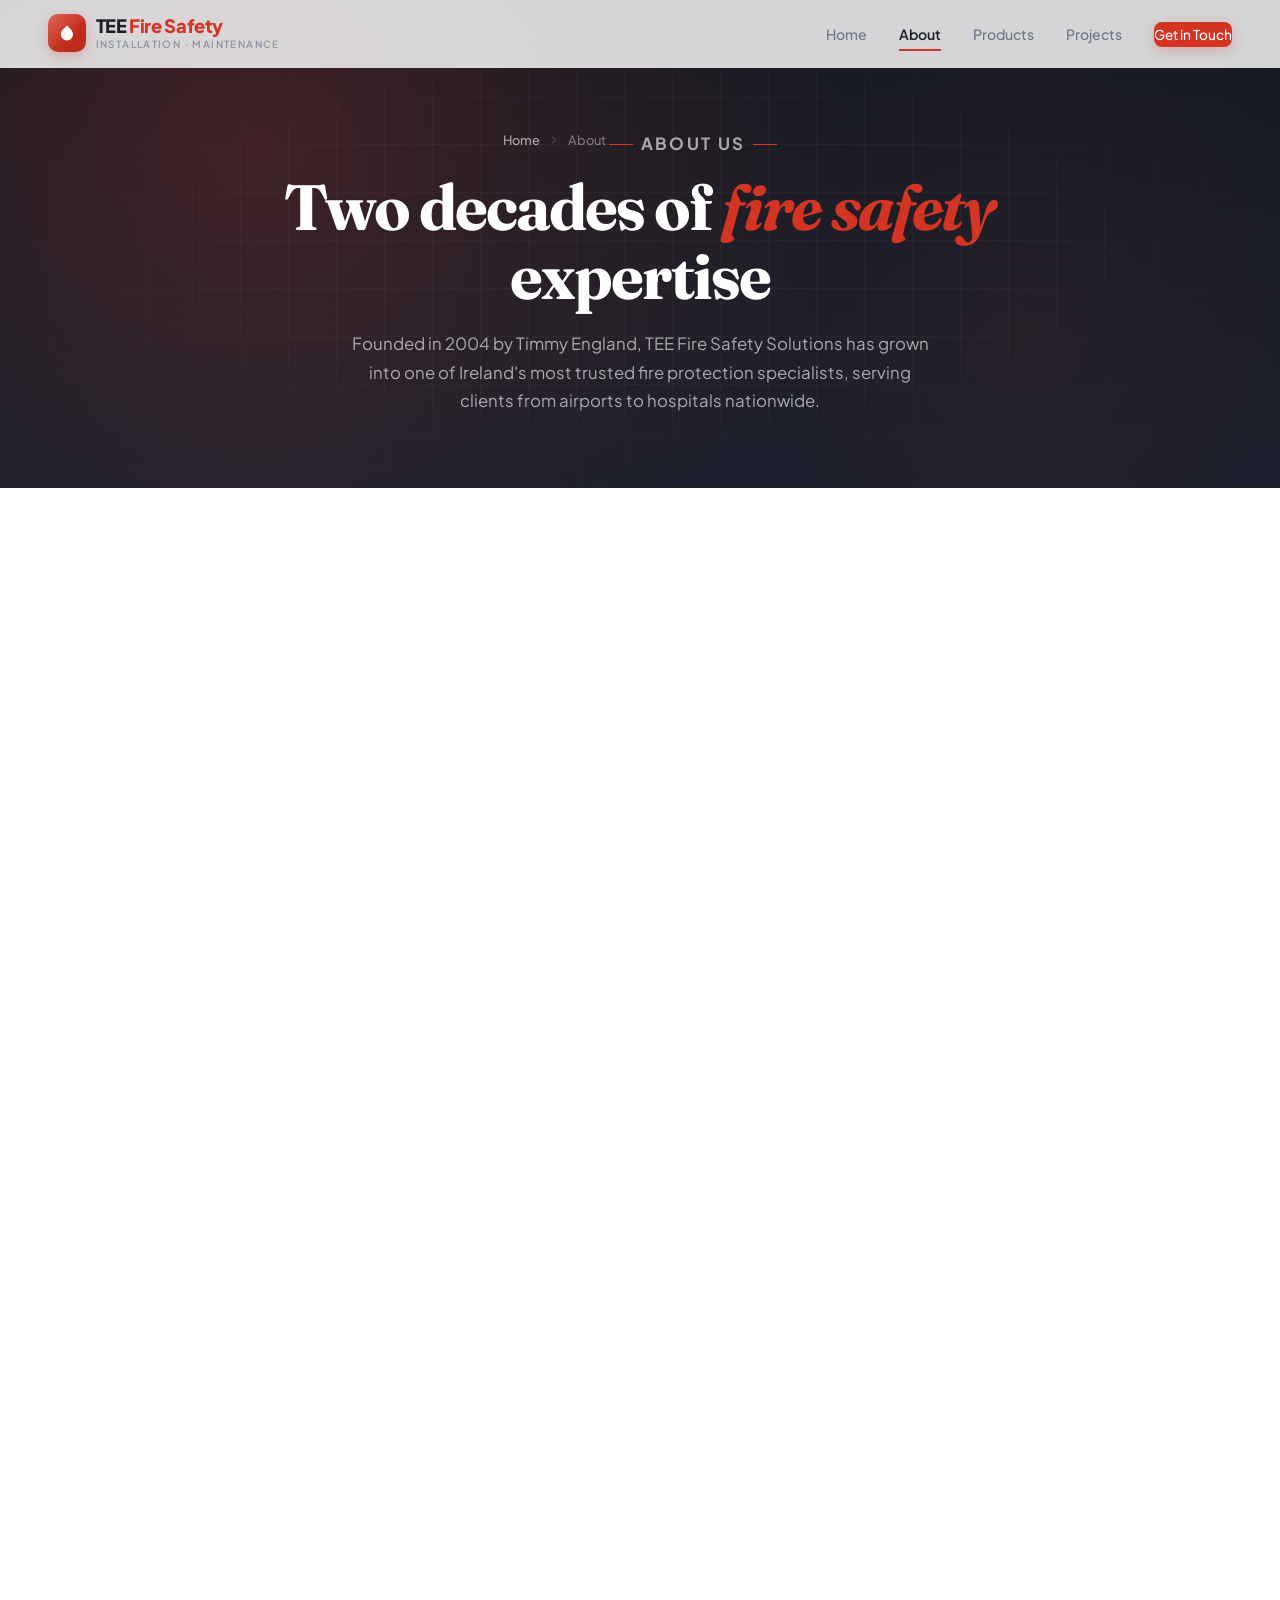
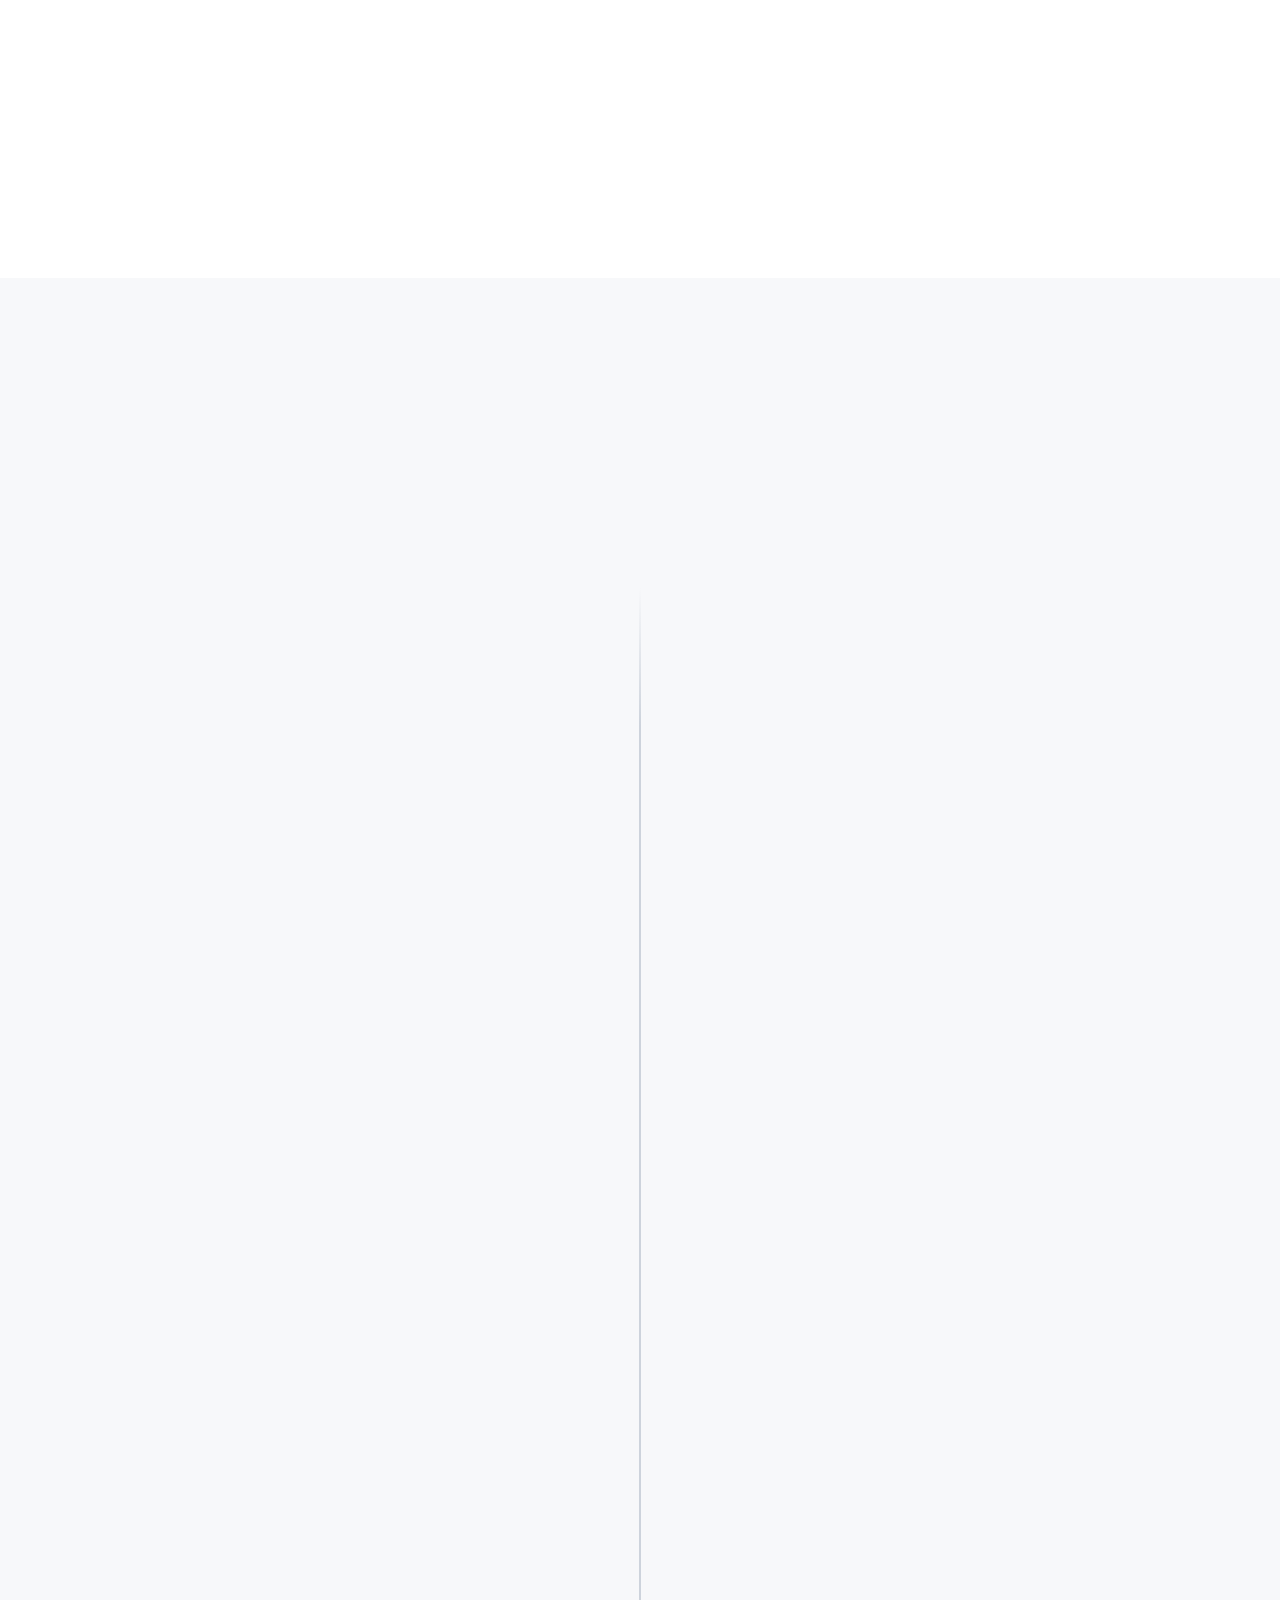
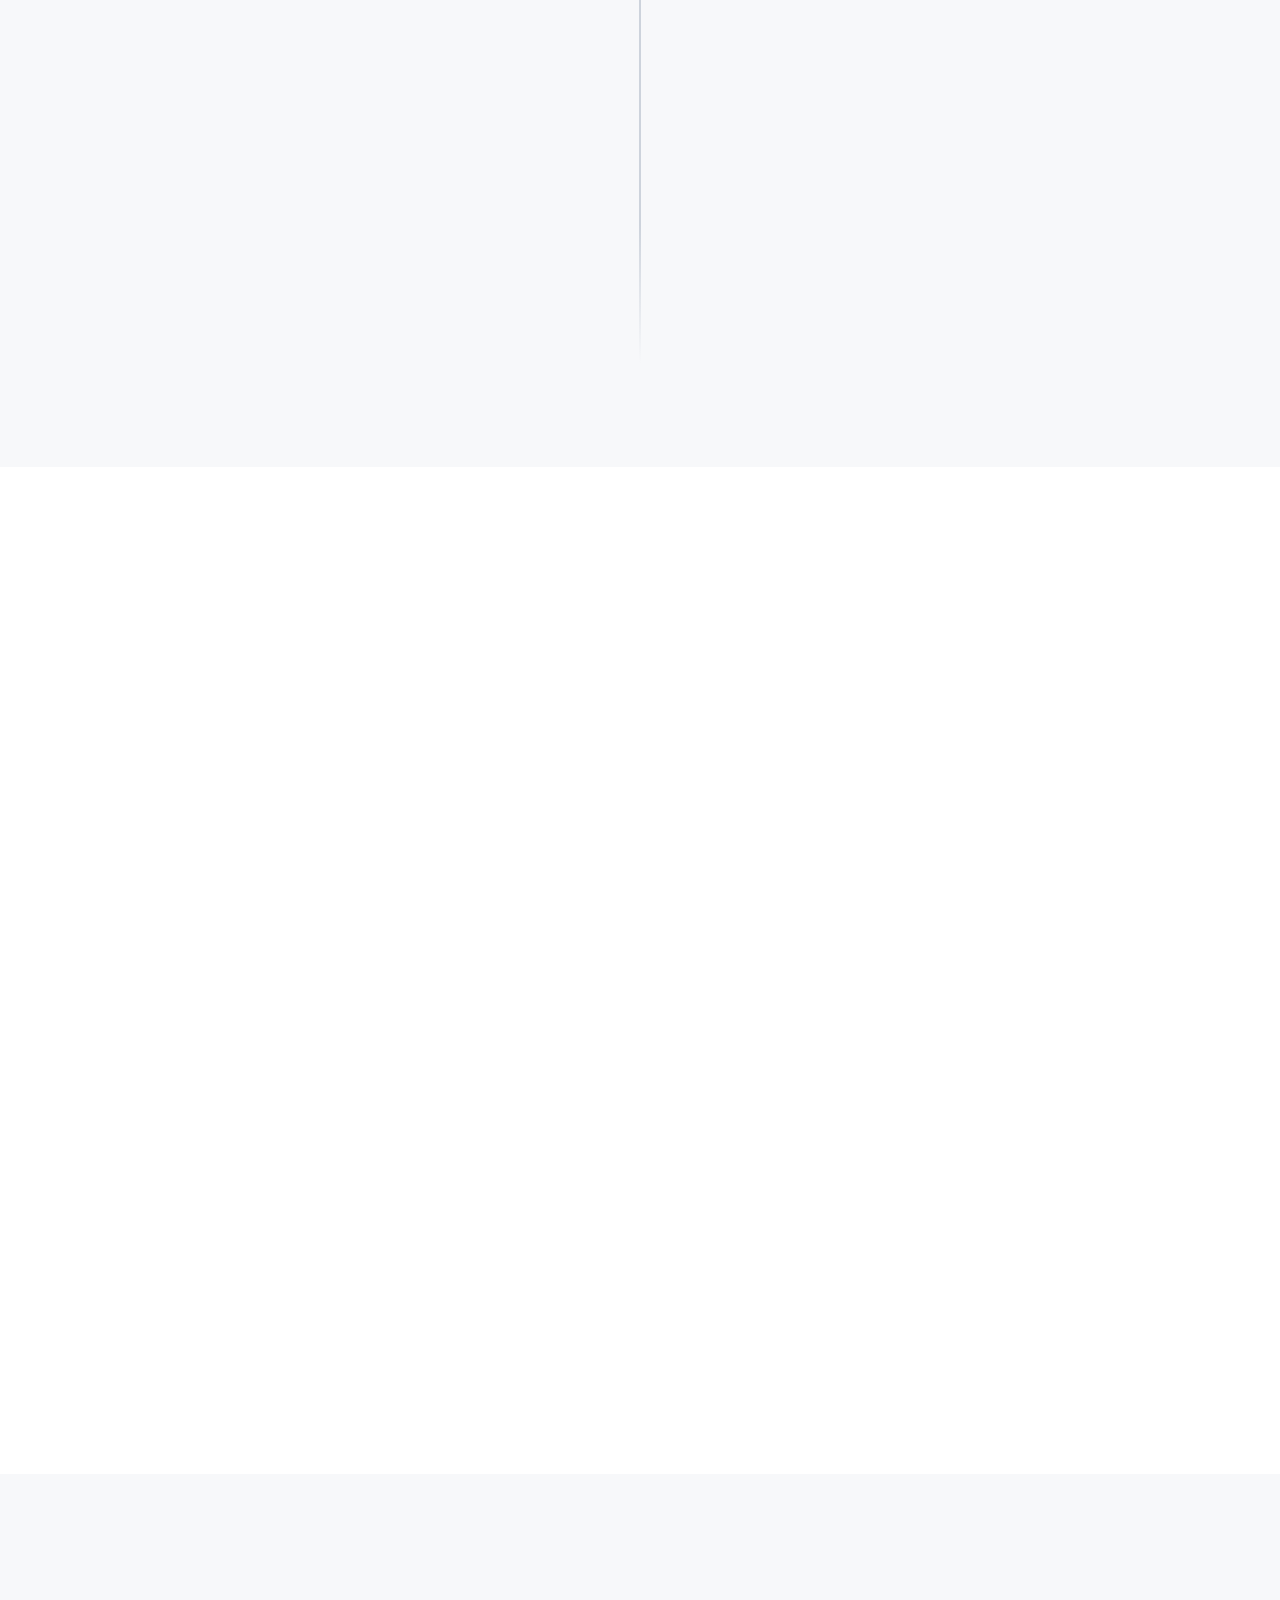
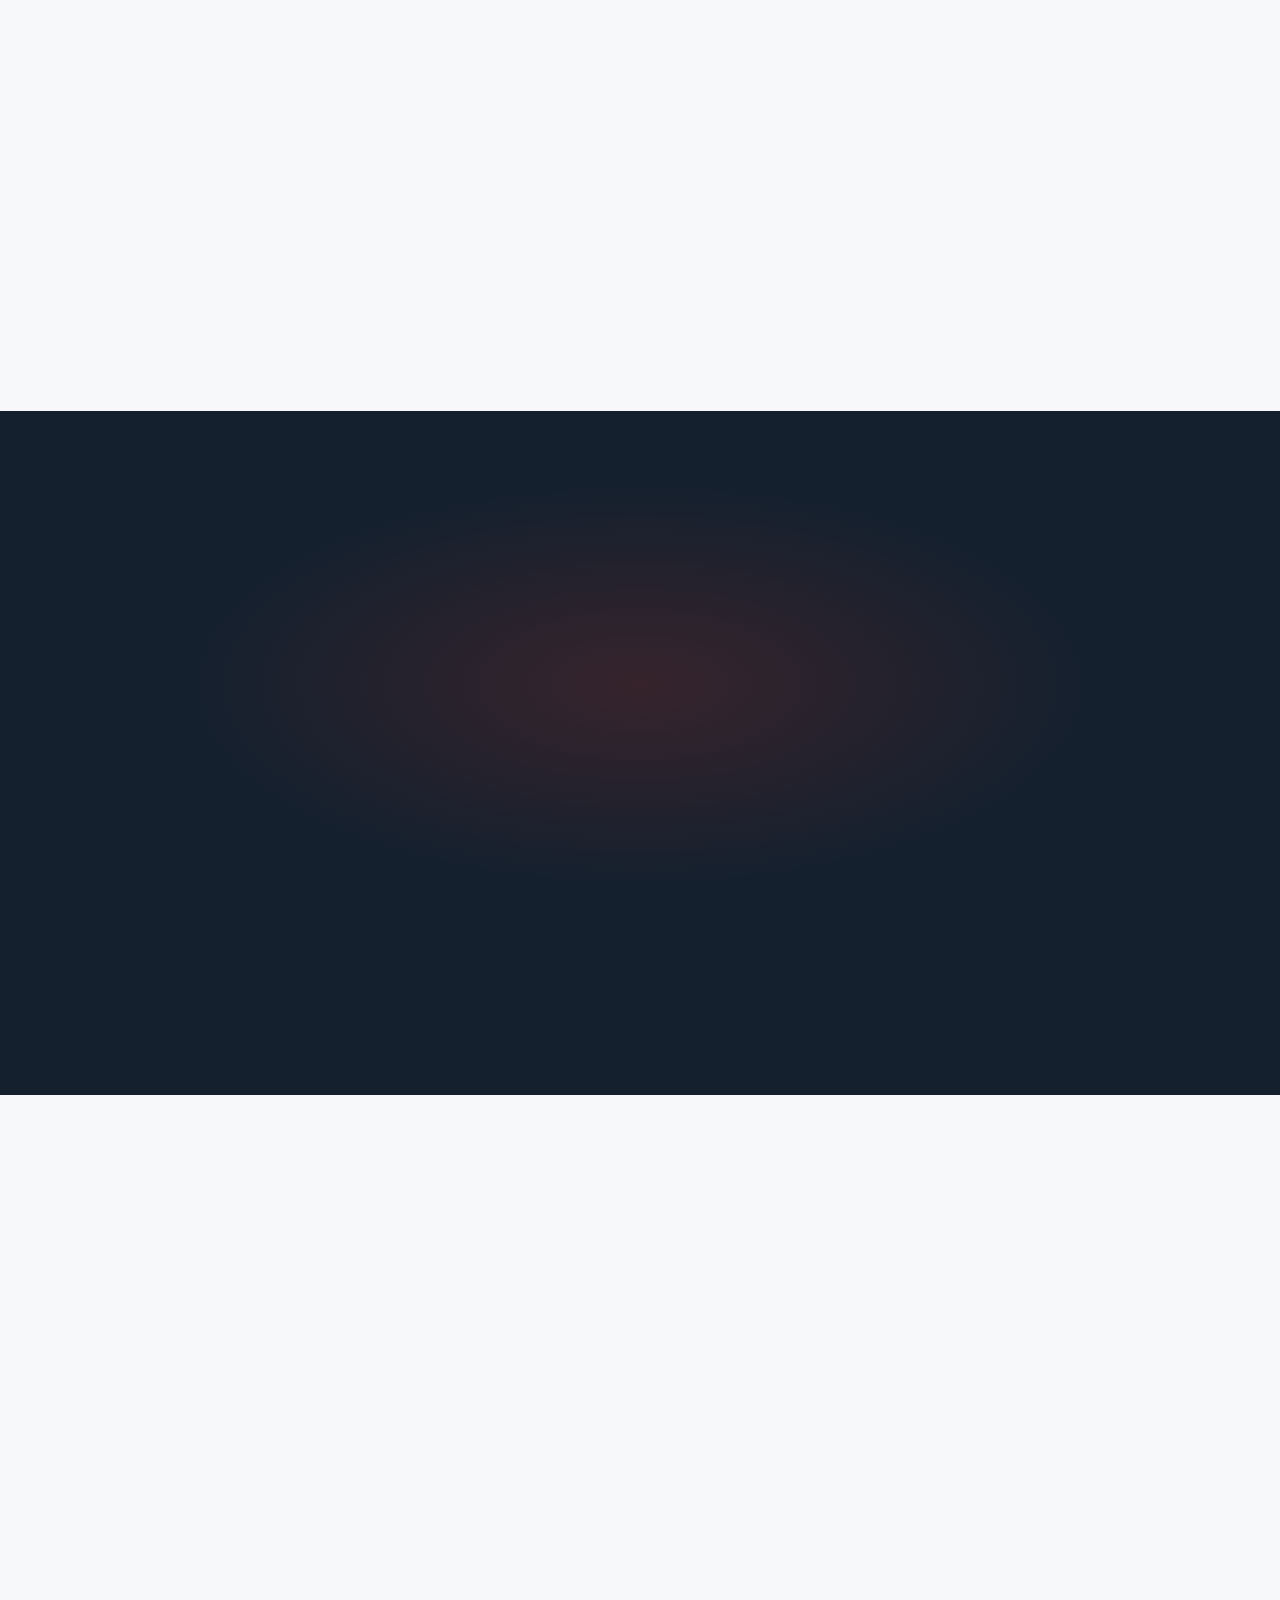
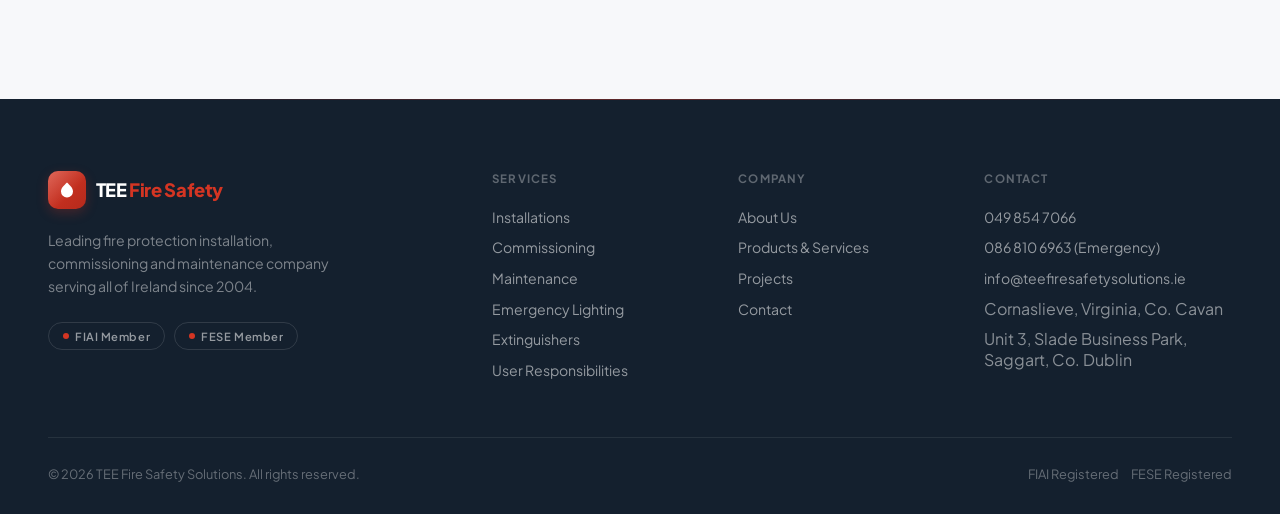
==== about.html @ 0a38d97e "Initial commit: TEE Fire Safety Solutions website rebuild" ====
<!DOCTYPE html>
<html lang="en">
<head>
<meta charset="UTF-8">
<meta name="viewport" content="width=device-width, initial-scale=1.0">
<title>About TEE Fire Safety Solutions | Two Decades of Fire Safety Expertise</title>
<meta name="description" content="Founded in 2004 by Timmy England, TEE Fire Safety Solutions has grown into one of Ireland's most trusted fire protection specialists. FIAI &amp; FESE registered with 10+ highly trained staff nationwide.">
<meta name="theme-color" content="#14202e">
<link rel="canonical" href="https://teefiresafetysolutions.ie/about.html">
<meta property="og:type" content="website">
<meta property="og:title" content="About TEE Fire Safety Solutions">
<meta property="og:description" content="Two decades of fire safety expertise. Founded 2004 by Timmy England. FIAI &amp; FESE registered.">
<meta property="og:url" content="https://teefiresafetysolutions.ie/about.html">
<meta property="og:image" content="https://teefiresafetysolutions.ie/images/hero-croke-park.jpg">
<link rel="preconnect" href="https://fonts.googleapis.com">
<link rel="preconnect" href="https://fonts.gstatic.com" crossorigin>
<link href="https://fonts.googleapis.com/css2?family=Plus+Jakarta+Sans:wght@300;400;500;600;700;800&family=Fraunces:ital,wght@0,700;1,700&display=swap" rel="stylesheet">
<link rel="stylesheet" href="styles.css">
<script type="application/ld+json">
{
  "@context": "https://schema.org",
  "@type": "AboutPage",
  "url": "https://teefiresafetysolutions.ie/about.html",
  "name": "About TEE Fire Safety Solutions",
  "about": {
    "@type": "Organization",
    "name": "TEE Fire Safety Solutions",
    "foundingDate": "2004",
    "founder": { "@type": "Person", "name": "Timmy England" },
    "description": "Ireland's trusted fire safety contractor delivering installation, commissioning and maintenance services nationwide.",
    "memberOf": [
      { "@type": "Organization", "name": "Fire Industry Association of Ireland" },
      { "@type": "Organization", "name": "Fire Engineering Systems Association" }
    ]
  }
}
</script>
</head>
<body>

<a href="#main" class="skip-link">Skip to main content</a>
<div class="scroll-progress" aria-hidden="true"></div>

<!-- NAV -->
<nav class="site-nav">
  <a href="index.html" class="logo" aria-label="TEE Fire Safety Solutions home">
    <div class="logo-icon"><svg width="18" height="18" viewBox="0 0 24 24" fill="none"><path d="M12 2C8 6 4 9 4 14a8 8 0 0016 0c0-5-4-8-8-12z" fill="white"/></svg></div>
    <span class="logo-text">TEE <span>Fire Safety</span><small>Installation &middot; Maintenance</small></span>
  </a>
  <ul class="nav-links">
    <li><a href="index.html">Home</a></li>
    <li><a href="about.html" class="active">About</a></li>
    <li><a href="products.html">Products</a></li>
    <li><a href="projects.html">Projects</a></li>
    <li><a href="contact.html" class="nav-cta">Get in Touch</a></li>
  </ul>
  <button class="nav-toggle" aria-label="Toggle menu" aria-expanded="false">
    <svg width="24" height="24" viewBox="0 0 24 24" fill="none" stroke="currentColor" stroke-width="2" stroke-linecap="round"><path d="M4 6h16M4 12h16M4 18h16"/></svg>
  </button>
</nav>

<main id="main">

<!-- PAGE HERO -->
<section class="page-hero">
  <div class="page-hero-content">
    <div class="breadcrumb">
      <a href="index.html">Home</a>
      <svg width="12" height="12" viewBox="0 0 16 16" fill="none"><path d="M6 4l4 4-4 4" stroke="currentColor" stroke-width="1.5" stroke-linecap="round" stroke-linejoin="round"/></svg>
      <span>About</span>
    </div>
    <p class="section-label centered">About Us</p>
    <h1>Two decades of <em>fire safety</em> expertise</h1>
    <p>Founded in 2004 by Timmy England, TEE Fire Safety Solutions has grown into one of Ireland's most trusted fire protection specialists, serving clients from airports to hospitals nationwide.</p>
  </div>
</section>

<!-- STORY -->
<section class="story">
  <div class="story-inner">
    <div class="story-left" data-reveal>
      <p class="section-label">Our Story</p>
      <h2 class="section-title">From electrical contractor to Ireland's trusted <em>fire safety</em> partner.</h2>
      <div class="story-stats">
        <div class="story-stat-solo">
          <h3>20<span>+</span></h3>
          <p>Years in Business</p>
        </div>
      </div>
    </div>

    <div class="story-body" data-reveal>
      <p class="story-chapter">The Company</p>
      <p><strong>TEE (Timmy England Electrical)</strong> was started in 2004 by Timmy England, primarily as an electrical contracting business. Our main frame of works concentrated on the installation of fire alarm systems for all the major fire alarm companies operating in Ireland at the time.</p>
      <p>Over the years that followed, TEE was involved in some of the largest system installations in the country, including at Kerry General Hospital, Naas General Hospital, Temple Street Hospital, Dublin Airport T1 and T2, and the ESB Money Point facility, which has the only fibre laser fire alarm and detection and deluge system in Europe. This system protects the movement of highly combustible coal from the ship to the stock yard, and subsequently from the stock yard to the interceptor.</p>

      <p class="story-chapter">The Expansion</p>
      <p>In late 2008, we made the decision to expand our efforts and set up TEE Fire Safety Solutions, with the aim of providing a one-stop shop for the client. This enables us to carry out the supply, installation, commissioning and maintenance not only of fire alarm systems, but also of associated systems such as emergency lighting, suppression systems, moisture detection and fire extinguishers.</p>
      <p>From our customers' perspective, this gives a very important comfort factor on any project, large or small. It means the client has one point of contact and all aspects are channelled through that contact.</p>

      <p class="story-chapter">Today</p>
      <p>TEE Fire Safety Solutions has become a leading fire protection installation, commissioning and maintenance company in Ireland. We have continued to grow and develop to meet the needs of our clients, and our reputation for professionalism and quality service is unrivalled in the fire safety and fire protection industry.</p>
      <p>This has ensured that TEE Fire Safety Solutions are the fire protection and safety installation contractor of choice. <strong>Our aim is to provide a top quality service to each customer with a competitive price, and in compliance with the required Fire Industry Regulations.</strong></p>
      <p>We are proud members of both the <strong>F.I.A.I.</strong> (Fire Industry Association of Ireland) and <strong>F.E.S.E.</strong> (Fire Engineering Systems Association).</p>
    </div>
  </div>
</section>

<!-- TIMELINE -->
<section class="timeline-section">
  <div class="timeline-inner">
    <div class="timeline-header" data-reveal>
      <p class="section-label">Our Journey</p>
      <h2 class="section-title">Two decades, <em>one mission</em></h2>
      <p class="section-desc">The milestones that shaped TEE into the fire safety partner Ireland trusts today.</p>
    </div>

    <div class="timeline" data-stagger>
      <div class="tl-item">
        <p class="tl-year">2004</p>
        <p class="tl-title">TEE is founded</p>
        <p class="tl-desc">Timmy England starts Timmy England Electrical, focusing on fire alarm installations for major fire alarm companies in Ireland.</p>
      </div>
      <div class="tl-item">
        <p class="tl-year">2006</p>
        <p class="tl-title">Major hospital installations</p>
        <p class="tl-desc">Delivery of fire alarm systems at Kerry General, Naas General, and Temple Street hospitals establishes TEE's reputation in critical environments.</p>
      </div>
      <div class="tl-item">
        <p class="tl-year">2007</p>
        <p class="tl-title">Dublin Airport Terminal projects</p>
        <p class="tl-desc">Involvement in fire alarm installations across Dublin Airport T1 and T2, cementing capability on live-environment projects.</p>
      </div>
      <div class="tl-item">
        <p class="tl-year">2008</p>
        <p class="tl-title">TEE Fire Safety Solutions launched</p>
        <p class="tl-desc">Expansion into a one-stop shop: supply, installation, commissioning and maintenance across fire alarms, emergency lighting, suppression, and extinguishers.</p>
      </div>
      <div class="tl-item">
        <p class="tl-year">2010</p>
        <p class="tl-title">ESB Money Point</p>
        <p class="tl-desc">Installation of the only fibre laser fire alarm detection and deluge system in Europe, protecting the movement of combustible coal at the facility.</p>
      </div>
      <div class="tl-item">
        <p class="tl-year">2015+</p>
        <p class="tl-title">National coverage</p>
        <p class="tl-desc">Field engineers placed across Killarney, Limerick, Clare, the Midlands and the Cavan region. Dublin office opened in Saggart.</p>
      </div>
      <div class="tl-item">
        <p class="tl-year">Today</p>
        <p class="tl-title">Ireland's trusted fire safety partner</p>
        <p class="tl-desc">FIAI and FESE members, with clients ranging from Croke Park to Lufthansa Technik, all backed by a team of 10+ highly trained staff.</p>
      </div>
    </div>
  </div>
</section>

<!-- VALUES -->
<section class="values">
  <div class="values-header" data-reveal>
    <p class="section-label">Training &amp; Standards</p>
    <h2 class="section-title">Every job done right, and <em>certified</em></h2>
    <p class="section-desc">Our reputation rests on one thing: doing the job properly. Here is what that looks like in practice.</p>
  </div>

  <div class="values-grid" data-stagger>
    <div class="value-card">
      <div class="value-icon">
        <svg width="20" height="20" viewBox="0 0 24 24" fill="none"><path d="M12 2L3 7v6c0 5.5 3.8 10.7 9 12 5.2-1.3 9-6.5 9-12V7l-9-5z" stroke="currentColor" stroke-width="1.5"/><path d="M9 12l2 2 4-4" stroke="currentColor" stroke-width="1.5" stroke-linecap="round" stroke-linejoin="round"/></svg>
      </div>
      <h3>Fully certified staff</h3>
      <p>All TEE staff members are highly trained and certified to the relevant fire industry standards. Ongoing development is part of the culture.</p>
    </div>
    <div class="value-card">
      <div class="value-icon">
        <svg width="20" height="20" viewBox="0 0 24 24" fill="none"><path d="M20 7L9 18l-5-5" stroke="currentColor" stroke-width="1.5" stroke-linecap="round" stroke-linejoin="round"/></svg>
      </div>
      <h3>IS 3218 &amp; FESA certified</h3>
      <p>We install and maintain to Irish fire alarm and emergency lighting standards, with full documentation supplied on every project.</p>
    </div>
    <div class="value-card">
      <div class="value-icon">
        <svg width="20" height="20" viewBox="0 0 24 24" fill="none"><path d="M3 7h18M3 12h18M3 17h18" stroke="currentColor" stroke-width="1.5" stroke-linecap="round"/></svg>
      </div>
      <h3>Supplier-trained</h3>
      <p>Product training direct from all of our major suppliers, so we work fluently across the systems we specify and install.</p>
    </div>
    <div class="value-card">
      <div class="value-icon">
        <svg width="20" height="20" viewBox="0 0 24 24" fill="none"><path d="M12 2v4M12 18v4M2 12h4M18 12h4M4.9 4.9l2.8 2.8M16.3 16.3l2.8 2.8M4.9 19.1l2.8-2.8M16.3 7.7l2.8-2.8" stroke="currentColor" stroke-width="1.5" stroke-linecap="round"/></svg>
      </div>
      <h3>MEWP &amp; ladder trained</h3>
      <p>Certified to work at heights. Whatever the access challenge, our team is trained to handle it safely and properly.</p>
    </div>
    <div class="value-card">
      <div class="value-icon">
        <svg width="20" height="20" viewBox="0 0 24 24" fill="none"><circle cx="12" cy="12" r="9" stroke="currentColor" stroke-width="1.5"/><path d="M12 7v5l3 2" stroke="currentColor" stroke-width="1.5" stroke-linecap="round"/></svg>
      </div>
      <h3>24 hour response</h3>
      <p>Scheduled preventative maintenance calls plus reactive 24/7 call-out service with guaranteed response times on contract.</p>
    </div>
    <div class="value-card">
      <div class="value-icon">
        <svg width="20" height="20" viewBox="0 0 24 24" fill="none"><path d="M7 12l3 3 7-7" stroke="currentColor" stroke-width="1.5" stroke-linecap="round" stroke-linejoin="round"/><circle cx="12" cy="12" r="9" stroke="currentColor" stroke-width="1.5"/></svg>
      </div>
      <h3>Compliance guaranteed</h3>
      <p>Every system delivered in compliance with the required Fire Industry Regulations. Full certification supplied as standard.</p>
    </div>
  </div>
</section>

<!-- TEAM -->
<section class="team">
  <div class="team-inner">
    <div class="team-header" data-reveal>
      <p class="section-label">Our Team</p>
      <h2 class="section-title">Staff and staff locations</h2>
      <p class="section-desc">A team of 10 covering Ireland, with engineers strategically placed to respond fast wherever you are.</p>
    </div>

    <div class="team-grid" data-stagger>
      <div class="team-cell">
        <h3>1</h3>
        <p>Killarney</p>
      </div>
      <div class="team-cell">
        <h3>2</h3>
        <p>Limerick / Clare</p>
      </div>
      <div class="team-cell">
        <h3>4</h3>
        <p>Midlands</p>
      </div>
      <div class="team-cell">
        <h3>2</h3>
        <p>Cavan Region</p>
      </div>
      <div class="team-cell">
        <h3>1</h3>
        <p>Office Based</p>
      </div>
    </div>
  </div>
</section>

<!-- TESTIMONIAL HERO -->
<section class="testimonial-hero">
  <div class="th-inner" data-reveal>
    <div class="th-header">
      <p class="section-label">What Customers Say</p>
      <h2 class="section-title">Trusted by Ireland's most demanding clients</h2>
    </div>

    <div class="th-quote">"</div>
    <p class="th-text">Timmy England Electrical have carried out various electrical works at Lufthansa Technik Airmotive Ireland over the last approx. 8 years. I have found them very professional to deal with and very obliging. On many occasions Timmy would arrange his staff at very short notice to come to site to fix a problem. I would have no hesitation in recommending TEE as a competent, hardworking and reliable service provider.</p>

    <div class="th-author">
      <div class="th-avatar">SM</div>
      <div class="th-author-text">
        <strong>Stephen Mc Fadden</strong>
        <small>Facilities Manager, Lufthansa Technik Airmotive Ireland</small>
      </div>
    </div>
  </div>
</section>

<!-- CTA -->
<section class="cta-section alt">
  <div class="cta-inner">
    <div class="cta-banner" data-reveal>
      <p class="section-label">Get in Touch</p>
      <h2 class="section-title">Ready to work with us?</h2>
      <p class="section-desc">Whether you need a new system, a maintenance contract, or a second opinion, we are here to help.</p>
      <div class="cta-banner-actions">
        <a href="contact.html" class="btn-primary">
          Contact our team
          <svg width="16" height="16" viewBox="0 0 16 16" fill="none"><path d="M3 8h10M9 4l4 4-4 4" stroke="currentColor" stroke-width="1.5" stroke-linecap="round" stroke-linejoin="round"/></svg>
        </a>
        <a href="tel:0498547066" class="btn-ghost">049 854 7066</a>
      </div>
    </div>
  </div>
</section>

</main>

<!-- FOOTER -->
<footer>
  <div class="footer-inner">
    <div class="footer-brand">
      <a href="index.html" class="logo">
        <div class="logo-icon"><svg width="18" height="18" viewBox="0 0 24 24" fill="none"><path d="M12 2C8 6 4 9 4 14a8 8 0 0016 0c0-5-4-8-8-12z" fill="white"/></svg></div>
        <span class="logo-text">TEE <span>Fire Safety</span></span>
      </a>
      <p>Leading fire protection installation, commissioning and maintenance company serving all of Ireland since 2004.</p>
      <div class="footer-badges">
        <span class="footer-badge">FIAI Member</span>
        <span class="footer-badge">FESE Member</span>
      </div>
    </div>
    <div class="footer-col">
      <h4>Services</h4>
      <ul>
        <li><a href="products.html#installations">Installations</a></li>
        <li><a href="products.html#commissioning">Commissioning</a></li>
        <li><a href="products.html#maintenance">Maintenance</a></li>
        <li><a href="products.html#emergency-lighting">Emergency Lighting</a></li>
        <li><a href="products.html#extinguishers">Extinguishers</a></li>
        <li><a href="products.html#responsibilities">User Responsibilities</a></li>
      </ul>
    </div>
    <div class="footer-col">
      <h4>Company</h4>
      <ul>
        <li><a href="about.html">About Us</a></li>
        <li><a href="products.html">Products &amp; Services</a></li>
        <li><a href="projects.html">Projects</a></li>
        <li><a href="contact.html">Contact</a></li>
      </ul>
    </div>
    <div class="footer-col">
      <h4>Contact</h4>
      <ul>
        <li><a href="tel:0498547066">049 854 7066</a></li>
        <li><a href="tel:0868106963">086 810 6963 (Emergency)</a></li>
        <li><a href="mailto:info@teefiresafetysolutions.ie">info@teefiresafetysolutions.ie</a></li>
        <li>Cornaslieve, Virginia, Co. Cavan</li>
        <li>Unit 3, Slade Business Park, Saggart, Co. Dublin</li>
      </ul>
    </div>
  </div>
  <div class="footer-bottom">
    <span>&copy; <span data-year>2026</span> TEE Fire Safety Solutions. All rights reserved.</span>
    <div class="memberships">
      <span>FIAI Registered</span>
      <span>FESE Registered</span>
    </div>
  </div>
</footer>

<script src="main.js" defer></script>
</body>
</html>
---- styles.css ----
/* =========================================================
   TEE Fire Safety Solutions - Shared Stylesheet
   v2 - 2026
   ========================================================= */

*, *::before, *::after { margin: 0; padding: 0; box-sizing: border-box; }

:root {
  --white: #ffffff;
  --off-white: #f7f8fa;
  --gray-50: #f0f2f5;
  --gray-100: #e4e7ec;
  --gray-200: #cdd3dc;
  --gray-400: #8a95a5;
  --gray-500: #6b7788;
  --gray-700: #3d4856;
  --gray-900: #1a1f28;
  --fire: #d43523;
  --fire-light: #e8493a;
  --fire-dark: #b52a1c;
  --fire-glow: rgba(212, 53, 35, 0.08);
  --fire-glow-strong: rgba(212, 53, 35, 0.14);
  --navy: #14202e;
  --navy-deep: #0f1822;
  --font-body: 'Plus Jakarta Sans', sans-serif;
  --font-display: 'Fraunces', serif;
  --shadow-sm: 0 2px 8px rgba(15, 24, 34, 0.04);
  --shadow-md: 0 8px 28px rgba(15, 24, 34, 0.07);
  --shadow-lg: 0 20px 50px rgba(15, 24, 34, 0.10);
  --radius-sm: 8px;
  --radius-md: 12px;
  --radius-lg: 16px;
  --radius-xl: 20px;
}

html { scroll-behavior: smooth; }

body {
  font-family: var(--font-body);
  background: var(--white);
  color: var(--gray-700);
  overflow-x: hidden;
  -webkit-font-smoothing: antialiased;
  text-rendering: optimizeLegibility;
}

a { color: inherit; text-decoration: none; }
img { display: block; max-width: 100%; }

::selection { background: rgba(212, 53, 35, 0.22); color: var(--gray-900); }

/* Skip link for a11y */
.skip-link {
  position: absolute; top: -60px; left: 1rem; z-index: 200;
  background: var(--fire); color: var(--white);
  padding: 0.75rem 1.25rem; border-radius: 8px;
  font-size: 0.85rem; font-weight: 600;
  transition: top 0.2s;
}
.skip-link:focus { top: 1rem; }

/* =========================================================
   SCROLL PROGRESS BAR
   ========================================================= */
.scroll-progress {
  position: fixed; top: 0; left: 0;
  height: 2px; width: 0%;
  background: linear-gradient(90deg, var(--fire), var(--fire-light));
  z-index: 101;
  transition: width 0.08s linear;
}

/* =========================================================
   NAV
   ========================================================= */
nav.site-nav {
  position: fixed;
  top: 0; left: 0; right: 0;
  z-index: 100;
  padding: 0.9rem 3rem;
  display: flex;
  align-items: center;
  justify-content: space-between;
  backdrop-filter: blur(20px);
  -webkit-backdrop-filter: blur(20px);
  background: rgba(255, 255, 255, 0.82);
  border-bottom: 1px solid transparent;
  transition: padding 0.25s ease, background 0.25s ease, border-color 0.25s ease, box-shadow 0.25s ease;
}
nav.site-nav.scrolled {
  padding: 0.6rem 3rem;
  background: rgba(255, 255, 255, 0.94);
  border-bottom-color: var(--gray-100);
  box-shadow: 0 4px 20px rgba(15, 24, 34, 0.04);
}

.logo { display: flex; align-items: center; gap: 0.6rem; }
.logo-icon {
  width: 38px; height: 38px;
  background: linear-gradient(135deg, var(--fire) 0%, var(--fire-dark) 100%);
  border-radius: 10px;
  display: flex; align-items: center; justify-content: center;
  box-shadow: 0 4px 12px rgba(212, 53, 35, 0.25);
  position: relative;
  overflow: hidden;
}
.logo-icon::after {
  content: ''; position: absolute; inset: 0;
  background: linear-gradient(135deg, rgba(255,255,255,0.25) 0%, transparent 60%);
}
.logo-text {
  font-weight: 800; font-size: 1.15rem; color: var(--gray-900);
  letter-spacing: -0.02em; line-height: 1;
}
.logo-text span { color: var(--fire); }
.logo-text small {
  display: block; font-size: 0.62rem; font-weight: 600;
  color: var(--gray-400); text-transform: uppercase;
  letter-spacing: 0.14em; margin-top: 0.25rem;
}

.nav-links { display: flex; gap: 2rem; list-style: none; align-items: center; }
.nav-links a {
  position: relative;
  font-size: 0.88rem; font-weight: 500;
  color: var(--gray-500); transition: color 0.2s;
  padding: 0.25rem 0;
}
.nav-links a::after {
  content: ''; position: absolute;
  left: 0; right: 0; bottom: -4px;
  height: 2px; background: var(--fire);
  transform: scaleX(0); transform-origin: left;
  transition: transform 0.25s ease;
}
.nav-links a:hover { color: var(--gray-900); }
.nav-links a:hover::after { transform: scaleX(1); }
.nav-links a.active { color: var(--gray-900); font-weight: 600; }
.nav-links a.active::after { transform: scaleX(1); }
.nav-links a.nav-cta::after { display: none; }

.nav-cta {
  background: var(--fire) !important; color: var(--white) !important;
  padding: 0.65rem 1.4rem; border-radius: 8px;
  font-weight: 600; font-size: 0.85rem !important;
  transition: background 0.2s, transform 0.2s, box-shadow 0.2s !important;
  box-shadow: 0 4px 14px rgba(212, 53, 35, 0.25);
}
.nav-cta:hover {
  background: var(--fire-light) !important;
  transform: translateY(-1px);
  box-shadow: 0 6px 18px rgba(212, 53, 35, 0.33);
}

.nav-toggle {
  display: none; background: none; border: none; cursor: pointer;
  color: var(--gray-900); padding: 0.5rem;
}

/* =========================================================
   REUSABLE SECTION HEADINGS
   ========================================================= */
section { padding: 6.5rem 3rem; position: relative; }

.section-label {
  display: inline-flex; align-items: center; gap: 0.5rem;
  font-size: 0.72rem; font-weight: 700;
  text-transform: uppercase; letter-spacing: 0.14em;
  color: var(--fire); margin-bottom: 0.85rem;
}
.section-label.centered::before,
.section-label.centered::after {
  content: ''; width: 24px; height: 1px; background: var(--fire);
}
.section-title {
  font-family: var(--font-display);
  font-size: clamp(2rem, 3.4vw, 2.85rem);
  color: var(--gray-900); line-height: 1.1;
  letter-spacing: -0.025em; margin-bottom: 0.85rem;
  font-weight: 700;
}
.section-title em { font-style: italic; color: var(--fire); }
.section-desc {
  font-size: 1.02rem; color: var(--gray-500);
  max-width: 560px; line-height: 1.7;
}

/* =========================================================
   BUTTONS
   ========================================================= */
.btn-primary {
  display: inline-flex; align-items: center; gap: 0.5rem;
  padding: 0.95rem 1.9rem;
  background: var(--fire); color: var(--white);
  font-family: var(--font-body);
  font-weight: 600; font-size: 0.92rem;
  border-radius: 10px; border: none;
  cursor: pointer;
  transition: background 0.2s, transform 0.2s, box-shadow 0.2s;
  box-shadow: 0 4px 14px rgba(212, 53, 35, 0.25);
  position: relative; overflow: hidden;
}
.btn-primary::before {
  content: ''; position: absolute; inset: 0;
  background: linear-gradient(135deg, rgba(255,255,255,0.18), transparent 60%);
  pointer-events: none;
}
.btn-primary:hover {
  background: var(--fire-light);
  transform: translateY(-2px);
  box-shadow: 0 10px 26px rgba(212, 53, 35, 0.36);
}

.btn-secondary {
  display: inline-flex; align-items: center; gap: 0.5rem;
  padding: 0.95rem 1.9rem;
  background: rgba(255,255,255,0.08);
  color: rgba(255,255,255,0.92);
  font-family: var(--font-body);
  font-weight: 600; font-size: 0.92rem;
  border-radius: 10px;
  border: 1px solid rgba(255,255,255,0.16);
  cursor: pointer;
  backdrop-filter: blur(10px);
  transition: all 0.2s;
}
.btn-secondary:hover {
  background: rgba(255,255,255,0.14);
  border-color: rgba(255,255,255,0.28);
  color: var(--white);
}

.btn-ghost {
  display: inline-flex; align-items: center; gap: 0.4rem;
  padding: 0.65rem 1.2rem;
  background: transparent;
  color: var(--gray-700);
  font-weight: 600; font-size: 0.85rem;
  border: 1px solid var(--gray-100);
  border-radius: 8px;
  transition: all 0.2s;
}
.btn-ghost:hover {
  background: var(--off-white);
  border-color: var(--gray-200);
  color: var(--gray-900);
}

/* =========================================================
   DARK SURFACE HELPERS
   ========================================================= */
.dark-surface {
  position: relative; background: var(--gray-900);
  color: var(--white); overflow: hidden;
}
.dark-surface::before {
  content: ''; position: absolute; inset: 0;
  background:
    radial-gradient(circle at 18% 28%, rgba(212, 53, 35, 0.26), transparent 55%),
    radial-gradient(circle at 82% 72%, rgba(212, 53, 35, 0.12), transparent 50%),
    linear-gradient(180deg, var(--navy-deep) 0%, var(--navy) 100%);
  z-index: 0;
}
.dark-surface::after {
  content: ''; position: absolute; inset: 0; z-index: 0;
  background-image:
    linear-gradient(rgba(255,255,255,0.03) 1px, transparent 1px),
    linear-gradient(90deg, rgba(255,255,255,0.03) 1px, transparent 1px);
  background-size: 48px 48px;
  mask-image: radial-gradient(ellipse at center, black 40%, transparent 85%);
  -webkit-mask-image: radial-gradient(ellipse at center, black 40%, transparent 85%);
}
.dark-surface > * { position: relative; z-index: 2; }

/* Subtle drifting orbs for premium depth */
.bg-orbs { position: absolute; inset: 0; z-index: 1; overflow: hidden; pointer-events: none; }
.bg-orb {
  position: absolute;
  width: 520px; height: 520px;
  border-radius: 50%;
  background: radial-gradient(circle, rgba(212, 53, 35, 0.18), transparent 65%);
  filter: blur(20px);
  animation: orbDrift 22s ease-in-out infinite;
}
.bg-orb.b { top: -120px; left: -80px; animation-delay: -6s; }
.bg-orb.c { bottom: -140px; right: -120px;
  background: radial-gradient(circle, rgba(212, 53, 35, 0.11), transparent 65%);
  animation-delay: -12s;
}
@keyframes orbDrift {
  0%, 100% { transform: translate(0, 0) scale(1); }
  33%      { transform: translate(60px, -40px) scale(1.08); }
  66%      { transform: translate(-30px, 50px) scale(0.95); }
}

/* =========================================================
   HOMEPAGE HERO
   ========================================================= */
.hero {
  position: relative; min-height: 100vh;
  display: flex; align-items: center;
  padding: 7rem 3rem 4rem;
  overflow: hidden; background: var(--gray-900);
}
.hero-slides { position: absolute; inset: 0; z-index: 0; }
.hero-slide { position: absolute; inset: 0; opacity: 0; transition: opacity 1.4s ease; }
.hero-slide.active { opacity: 1; }
.hero-slide img {
  width: 100%; height: 100%; object-fit: cover;
  transform: scale(1.06);
  animation: kenBurns 12s ease-in-out infinite alternate;
}
@keyframes kenBurns {
  0%   { transform: scale(1.06) translate(0, 0); }
  100% { transform: scale(1.12) translate(-1%, 1%); }
}

.hero-overlay {
  position: absolute; inset: 0; z-index: 1;
  background:
    linear-gradient(100deg, rgba(15, 24, 34, 0.94) 0%, rgba(15, 24, 34, 0.72) 50%, rgba(15, 24, 34, 0.42) 100%),
    radial-gradient(ellipse 70% 50% at 0% 50%, rgba(212, 53, 35, 0.12), transparent 60%);
}

.hero-content {
  position: relative; z-index: 2;
  max-width: 720px; width: 100%;
}

.hero-badge {
  display: inline-flex; align-items: center; gap: 0.6rem;
  padding: 0.45rem 1rem 0.45rem 0.7rem;
  background: rgba(255,255,255,0.06);
  border: 1px solid rgba(255,255,255,0.14);
  border-radius: 100px;
  backdrop-filter: blur(10px);
  font-size: 0.78rem; font-weight: 600;
  color: rgba(255,255,255,0.88);
  margin-bottom: 2rem;
  animation: fadeUp 0.8s ease both;
}
.badge-dot {
  width: 8px; height: 8px; background: var(--fire);
  border-radius: 50%;
  box-shadow: 0 0 0 0 rgba(212, 53, 35, 0.6);
  animation: pulseDot 2.2s ease-out infinite;
}
@keyframes pulseDot {
  0%   { box-shadow: 0 0 0 0 rgba(212, 53, 35, 0.55); }
  70%  { box-shadow: 0 0 0 10px rgba(212, 53, 35, 0); }
  100% { box-shadow: 0 0 0 0 rgba(212, 53, 35, 0); }
}

.hero h1 {
  font-family: var(--font-display);
  font-size: clamp(2.9rem, 6vw, 5rem);
  color: var(--white); line-height: 1.04;
  letter-spacing: -0.035em; margin-bottom: 1.5rem;
  font-weight: 700;
  animation: fadeUp 0.8s 0.08s ease both;
}
.hero h1 em { font-style: italic; color: var(--fire); }
.hero h1 .h1-underline {
  display: inline-block; position: relative;
}
.hero h1 .h1-underline::after {
  content: ''; position: absolute;
  left: 0; right: 0; bottom: -6px;
  height: 5px; border-radius: 4px;
  background: linear-gradient(90deg, var(--fire), transparent);
  transform-origin: left;
  animation: underlineGrow 1.1s 0.6s ease both;
}
@keyframes underlineGrow {
  from { transform: scaleX(0); }
  to   { transform: scaleX(1); }
}

.hero-sub {
  font-size: 1.12rem; line-height: 1.7;
  color: rgba(255,255,255,0.68);
  max-width: 540px; margin-bottom: 2.25rem;
  animation: fadeUp 0.8s 0.18s ease both;
}

.hero-actions {
  display: flex; gap: 0.75rem; flex-wrap: wrap;
  margin-bottom: 3rem;
  animation: fadeUp 0.8s 0.28s ease both;
}

.hero-stats {
  position: relative; z-index: 2;
  display: grid; grid-template-columns: repeat(4, 1fr);
  gap: 0;
  margin-top: 2rem; padding-top: 2.5rem;
  border-top: 1px solid rgba(255,255,255,0.1);
  animation: fadeUp 0.8s 0.36s ease both;
}
.hero-stat { padding: 0 1.25rem 0 0; border-right: 1px solid rgba(255,255,255,0.08); }
.hero-stat:last-child { border-right: none; }
.hero-stat-num {
  font-family: var(--font-display);
  font-size: 2rem; color: var(--white);
  line-height: 1; letter-spacing: -0.02em;
  font-weight: 700;
}
.hero-stat-num span { color: var(--fire); }
.hero-stat-label {
  font-size: 0.74rem; font-weight: 600;
  text-transform: uppercase; letter-spacing: 0.1em;
  color: rgba(255,255,255,0.55);
  margin-top: 0.5rem;
}

/* Hero slide indicators */
.hero-indicators {
  position: absolute; bottom: 2rem; right: 3rem;
  z-index: 3;
  display: flex; gap: 0.5rem;
  animation: fadeUp 0.8s 0.5s ease both;
}
.hero-dot {
  width: 28px; height: 3px;
  background: rgba(255,255,255,0.2);
  border: none; border-radius: 2px;
  cursor: pointer;
  transition: background 0.3s ease, width 0.3s ease;
}
.hero-dot:hover { background: rgba(255,255,255,0.4); }
.hero-dot.active { background: var(--fire); width: 42px; }

@keyframes fadeUp {
  from { opacity: 0; transform: translateY(24px); }
  to   { opacity: 1; transform: translateY(0); }
}

/* =========================================================
   PAGE HERO (inner pages)
   ========================================================= */
.page-hero {
  position: relative; min-height: 48vh;
  display: flex; align-items: center; justify-content: center;
  padding: 8rem 3rem 4.5rem;
  background: var(--gray-900);
  overflow: hidden; text-align: center;
}
.page-hero::before {
  content: ''; position: absolute; inset: 0;
  background:
    radial-gradient(circle at 20% 30%, rgba(212, 53, 35, 0.24), transparent 55%),
    radial-gradient(circle at 80% 70%, rgba(212, 53, 35, 0.10), transparent 50%),
    linear-gradient(180deg, var(--navy-deep) 0%, var(--navy) 100%);
  z-index: 0;
}
.page-hero::after {
  content: ''; position: absolute; inset: 0; z-index: 0;
  background-image:
    linear-gradient(rgba(255,255,255,0.03) 1px, transparent 1px),
    linear-gradient(90deg, rgba(255,255,255,0.03) 1px, transparent 1px);
  background-size: 48px 48px;
  mask-image: radial-gradient(ellipse at center, black 40%, transparent 80%);
  -webkit-mask-image: radial-gradient(ellipse at center, black 40%, transparent 80%);
}
.page-hero-content { position: relative; z-index: 2; max-width: 760px; }
.page-hero h1 {
  font-family: var(--font-display);
  font-size: clamp(2.5rem, 5vw, 4rem);
  color: var(--white); line-height: 1.08;
  letter-spacing: -0.03em; margin-bottom: 1.25rem;
  font-weight: 700;
}
.page-hero h1 em { font-style: italic; color: var(--fire); }
.page-hero p {
  font-size: 1.05rem; line-height: 1.7;
  color: rgba(255,255,255,0.62);
  max-width: 580px; margin: 0 auto;
}

/* Breadcrumb (inner pages) */
.breadcrumb {
  position: relative; z-index: 2;
  display: inline-flex; align-items: center; gap: 0.5rem;
  color: rgba(255,255,255,0.4);
  font-size: 0.8rem; font-weight: 500;
  margin-bottom: 1.5rem;
}
.breadcrumb a { color: rgba(255,255,255,0.62); transition: color 0.2s; }
.breadcrumb a:hover { color: var(--fire); }
.breadcrumb svg { opacity: 0.4; }

/* =========================================================
   LOGO / SECTORS MARQUEE
   ========================================================= */
.marquee-strip {
  background: var(--off-white);
  border-top: 1px solid var(--gray-100);
  border-bottom: 1px solid var(--gray-100);
  padding: 1.5rem 0;
  overflow: hidden;
}
.marquee-head {
  max-width: 1200px; margin: 0 auto 1rem;
  padding: 0 3rem;
  font-size: 0.72rem; font-weight: 700;
  text-transform: uppercase; letter-spacing: 0.14em;
  color: var(--gray-400);
  text-align: center;
}
.marquee-track {
  display: flex; gap: 3rem;
  animation: marquee 32s linear infinite;
  width: max-content;
}
.marquee-track:hover { animation-play-state: paused; }
.marquee-item {
  display: flex; align-items: center; gap: 0.65rem;
  font-family: var(--font-display);
  font-size: 1.25rem; color: var(--gray-700);
  font-weight: 700; letter-spacing: -0.01em;
  white-space: nowrap;
}
.marquee-item svg { color: var(--fire); opacity: 0.8; flex-shrink: 0; }
.marquee-dot {
  width: 6px; height: 6px;
  background: var(--fire);
  border-radius: 50%;
  opacity: 0.5;
  flex-shrink: 0;
}
@keyframes marquee {
  from { transform: translateX(0); }
  to   { transform: translateX(-50%); }
}

/* =========================================================
   SERVICES GRID (homepage)
   ========================================================= */
.services-header { text-align: center; max-width: 640px; margin: 0 auto 3.5rem; }
.services-header .section-label { display: inline-flex; }
.services-header .section-desc { margin: 0.75rem auto 0; }

.services-grid {
  display: grid; grid-template-columns: repeat(3, 1fr);
  gap: 1.25rem; max-width: 1200px; margin: 0 auto;
}
.service-card {
  position: relative;
  background: var(--white);
  border: 1px solid var(--gray-100);
  border-radius: var(--radius-lg);
  padding: 2.25rem 2rem;
  transition: transform 0.3s ease, box-shadow 0.3s ease, border-color 0.3s ease;
  overflow: hidden;
}
.service-card::before {
  content: ''; position: absolute;
  inset: 0; border-radius: inherit;
  padding: 1px;
  background: linear-gradient(135deg, rgba(212,53,35,0.35), transparent 60%);
  -webkit-mask: linear-gradient(#000 0 0) content-box, linear-gradient(#000 0 0);
  mask: linear-gradient(#000 0 0) content-box, linear-gradient(#000 0 0);
  -webkit-mask-composite: xor;
  mask-composite: exclude;
  opacity: 0;
  transition: opacity 0.3s;
}
.service-card:hover {
  transform: translateY(-4px);
  box-shadow: var(--shadow-lg);
  border-color: var(--gray-200);
}
.service-card:hover::before { opacity: 1; }

.service-icon {
  width: 52px; height: 52px;
  background: var(--fire-glow-strong);
  border-radius: 12px;
  display: flex; align-items: center; justify-content: center;
  margin-bottom: 1.35rem; color: var(--fire);
}
.service-card h3 {
  font-family: var(--font-display);
  font-weight: 700;
  font-size: 1.2rem;
  color: var(--gray-900);
  margin-bottom: 0.6rem;
  letter-spacing: -0.01em;
}
.service-card p {
  font-size: 0.92rem; line-height: 1.65; color: var(--gray-500);
}
.service-card-more {
  margin-top: 1.25rem;
  font-size: 0.82rem; font-weight: 600;
  color: var(--fire);
  display: inline-flex; align-items: center; gap: 0.35rem;
  transition: gap 0.2s;
}
.service-card:hover .service-card-more { gap: 0.6rem; }

/* =========================================================
   PROJECT GRID (homepage + projects page)
   ========================================================= */
.projects-header { text-align: center; max-width: 640px; margin: 0 auto 3.5rem; }
.projects-header .section-label { display: inline-flex; }
.projects-header .section-desc { margin: 0.75rem auto 0; }

.project-grid {
  display: grid; grid-template-columns: repeat(3, 1fr);
  gap: 1.5rem; max-width: 1200px; margin: 0 auto;
}
.project-card {
  background: var(--white);
  border: 1px solid var(--gray-100);
  border-radius: var(--radius-lg);
  overflow: hidden;
  transition: transform 0.35s ease, box-shadow 0.35s ease, border-color 0.35s ease;
  display: flex; flex-direction: column;
}
.project-card:hover {
  transform: translateY(-5px);
  box-shadow: var(--shadow-lg);
  border-color: var(--gray-200);
}
.project-img-wrap {
  position: relative; width: 100%; aspect-ratio: 3/2; overflow: hidden;
  background: var(--navy);
}
.project-img {
  width: 100%; height: 100%; object-fit: cover;
  transition: transform 0.6s cubic-bezier(.2,.8,.2,1);
}
.project-card:hover .project-img { transform: scale(1.08); }
.project-img-overlay {
  position: absolute; inset: 0; z-index: 1;
  background: linear-gradient(180deg, rgba(15, 24, 34, 0.05) 0%, rgba(15, 24, 34, 0.55) 100%);
}
.project-img-tag {
  position: absolute; top: 1rem; left: 1rem; z-index: 2;
  display: inline-block; padding: 0.3rem 0.75rem;
  background: rgba(255,255,255,0.96);
  color: var(--fire);
  font-size: 0.68rem; font-weight: 700;
  text-transform: uppercase; letter-spacing: 0.1em;
  border-radius: 4px;
  backdrop-filter: blur(8px);
}
.project-body {
  padding: 1.75rem 1.85rem 1.85rem;
  flex: 1; display: flex; flex-direction: column;
}
.project-body h3 {
  font-family: var(--font-display);
  font-weight: 700; font-size: 1.2rem;
  color: var(--gray-900); margin-bottom: 0.6rem;
  line-height: 1.3; letter-spacing: -0.01em;
}
.project-body p {
  font-size: 0.9rem; line-height: 1.6;
  color: var(--gray-500); flex: 1;
}
.project-meta {
  margin-top: 1.25rem; padding-top: 1rem;
  border-top: 1px solid var(--gray-100);
  display: flex; align-items: center; justify-content: space-between;
  font-size: 0.82rem;
}
.project-meta-loc { color: var(--gray-400); font-weight: 500; }
.project-meta-link {
  color: var(--fire); font-weight: 600;
  display: inline-flex; align-items: center; gap: 0.35rem;
  transition: gap 0.2s;
}
.project-card:hover .project-meta-link { gap: 0.6rem; }

/* Fallback visual (when no image) */
.project-visual-fallback {
  position: relative; width: 100%; aspect-ratio: 3/2; overflow: hidden;
  background: var(--navy);
}
.project-visual-fallback::before {
  content: ''; position: absolute; inset: 0; z-index: 1;
  background:
    radial-gradient(circle at 30% 30%, rgba(212, 53, 35, 0.28), transparent 55%),
    linear-gradient(135deg, rgba(20, 32, 46, 0.6) 0%, rgba(20, 32, 46, 0.9) 100%);
}
.project-visual-fallback::after {
  content: ''; position: absolute; inset: 0; z-index: 0;
  background-image:
    linear-gradient(rgba(255,255,255,0.05) 1px, transparent 1px),
    linear-gradient(90deg, rgba(255,255,255,0.05) 1px, transparent 1px);
  background-size: 36px 36px;
}
.project-visual-inner {
  position: absolute; inset: 0; z-index: 2;
  display: flex; flex-direction: column; justify-content: space-between;
  padding: 1.5rem;
}
.project-visual-icon {
  width: 44px; height: 44px; border-radius: 10px;
  background: rgba(212, 53, 35, 0.18);
  border: 1px solid rgba(212, 53, 35, 0.35);
  display: flex; align-items: center; justify-content: center;
  color: var(--fire);
}
.project-visual-title {
  font-family: var(--font-display);
  font-size: 1.5rem; font-weight: 700; line-height: 1.15;
  color: var(--white); letter-spacing: -0.01em;
}

/* =========================================================
   WHY / FEATURE LIST
   ========================================================= */
.why-section { background: var(--off-white); }
.why-inner { max-width: 1200px; margin: 0 auto; }
.why-header { text-align: center; max-width: 640px; margin: 0 auto 3.5rem; }
.why-header .section-label { display: inline-flex; }
.why-header .section-desc { margin: 0.75rem auto 0; }

.why-grid {
  display: grid; grid-template-columns: 0.95fr 1.05fr;
  gap: 3rem; align-items: start;
  max-width: 1200px; margin: 0 auto;
}

.why-visual {
  position: sticky; top: 6rem;
  background: var(--white);
  border: 1px solid var(--gray-100);
  border-radius: var(--radius-lg);
  padding: 2.25rem 2rem;
  display: flex; flex-direction: column; gap: 1rem;
  box-shadow: var(--shadow-sm);
}
.why-visual-stat {
  display: flex; align-items: flex-start; gap: 1rem;
  padding: 1.1rem 1.25rem;
  background: var(--off-white);
  border: 1px solid var(--gray-100);
  border-radius: 12px;
}
.wv-icon {
  width: 40px; height: 40px;
  background: var(--fire-glow-strong);
  border-radius: 10px;
  display: flex; align-items: center; justify-content: center;
  color: var(--fire); flex-shrink: 0;
}
.wv-text { display: flex; flex-direction: column; }
.wv-text strong {
  font-weight: 700; color: var(--gray-900);
  font-size: 0.95rem; margin-bottom: 0.15rem;
}
.wv-text small { font-size: 0.82rem; color: var(--gray-500); }

.why-list { display: flex; flex-direction: column; gap: 1rem; }
.why-item {
  display: flex; gap: 1.25rem;
  padding: 1.75rem;
  background: var(--white);
  border: 1px solid var(--gray-100);
  border-radius: 14px;
  transition: transform 0.25s, border-color 0.25s, box-shadow 0.25s;
}
.why-item:hover {
  transform: translateX(4px);
  border-color: var(--gray-200);
  box-shadow: var(--shadow-sm);
}
.why-num {
  font-family: var(--font-display);
  font-size: 1.5rem; font-weight: 700;
  color: var(--fire);
  line-height: 1; flex-shrink: 0;
  width: 38px;
}
.why-item h4 {
  font-family: var(--font-display);
  font-weight: 700; font-size: 1.08rem;
  color: var(--gray-900); margin-bottom: 0.4rem;
  letter-spacing: -0.01em;
}
.why-item p {
  font-size: 0.9rem; line-height: 1.6;
  color: var(--gray-500);
}

/* =========================================================
   STAT ROW (inline)
   ========================================================= */
.stat-row {
  display: grid; grid-template-columns: repeat(4, 1fr);
  max-width: 1200px; margin: 0 auto;
  background: var(--white);
  border: 1px solid var(--gray-100);
  border-radius: var(--radius-lg);
  overflow: hidden;
}
.stat-cell {
  padding: 2.25rem 2rem;
  border-right: 1px solid var(--gray-100);
  text-align: center;
}
.stat-cell:last-child { border-right: none; }
.stat-cell h3 {
  font-family: var(--font-display);
  font-size: 2.75rem; font-weight: 700;
  color: var(--gray-900);
  line-height: 1; letter-spacing: -0.03em;
  margin-bottom: 0.5rem;
}
.stat-cell h3 span { color: var(--fire); }
.stat-cell p {
  font-size: 0.78rem; font-weight: 600;
  text-transform: uppercase; letter-spacing: 0.1em;
  color: var(--gray-500);
}

/* =========================================================
   TESTIMONIALS
   ========================================================= */
.testimonials { background: var(--white); }
.testimonials-header { text-align: center; max-width: 640px; margin: 0 auto 3.5rem; }
.testimonials-header .section-label { display: inline-flex; }
.testimonials-header .section-desc { margin: 0.75rem auto 0; }

.testimonial-grid {
  display: grid; grid-template-columns: repeat(3, 1fr);
  gap: 1.25rem; max-width: 1200px; margin: 0 auto;
}
.testimonial-card {
  background: var(--off-white);
  border: 1px solid var(--gray-100);
  border-radius: var(--radius-lg);
  padding: 2rem 1.85rem 1.85rem;
  display: flex; flex-direction: column;
  transition: transform 0.25s, box-shadow 0.25s, border-color 0.25s;
}
.testimonial-card:hover {
  transform: translateY(-3px);
  box-shadow: var(--shadow-md);
  border-color: var(--gray-200);
}
.tc-quote {
  font-family: var(--font-display);
  font-size: 3.5rem;
  color: var(--fire);
  line-height: 0.4;
  opacity: 0.35;
  margin-bottom: 0.5rem;
}
.testimonial-card blockquote {
  font-size: 0.95rem; line-height: 1.7;
  color: var(--gray-700);
  font-style: italic;
  margin-bottom: 1.5rem;
  flex: 1;
}
.testimonial-author {
  display: flex; align-items: center; gap: 0.85rem;
  padding-top: 1.25rem;
  border-top: 1px solid var(--gray-100);
}
.author-avatar {
  width: 42px; height: 42px; border-radius: 10px;
  background: var(--fire-glow-strong);
  display: flex; align-items: center; justify-content: center;
  font-weight: 700; color: var(--fire);
  font-size: 0.82rem;
  flex-shrink: 0;
}
.author-info { display: flex; flex-direction: column; }
.author-info span {
  font-weight: 700; font-size: 0.9rem;
  color: var(--gray-900);
}
.author-info small {
  font-size: 0.78rem; color: var(--gray-500);
  margin-top: 0.15rem;
}

/* =========================================================
   SECTORS
   ========================================================= */
.sectors { background: var(--navy); color: var(--white); position: relative; overflow: hidden; }
.sectors::before {
  content: ''; position: absolute; inset: 0;
  background:
    radial-gradient(circle at 15% 20%, rgba(212, 53, 35, 0.14), transparent 55%),
    radial-gradient(circle at 85% 80%, rgba(212, 53, 35, 0.08), transparent 50%);
}
.sectors > * { position: relative; z-index: 2; }
.sectors-header { text-align: center; max-width: 640px; margin: 0 auto 3.5rem; }
.sectors-header .section-label { color: var(--fire); display: inline-flex; }
.sectors-header .section-title { color: var(--white); }
.sectors-header .section-desc { color: rgba(255,255,255,0.6); margin: 0.75rem auto 0; }

.sectors-grid {
  display: flex; flex-wrap: wrap; gap: 0.6rem;
  justify-content: center; max-width: 1000px; margin: 0 auto;
}
.sector-pill {
  padding: 0.85rem 1.5rem;
  background: rgba(255,255,255,0.04);
  border: 1px solid rgba(255,255,255,0.1);
  border-radius: 100px;
  font-size: 0.9rem; font-weight: 600;
  color: rgba(255,255,255,0.85);
  backdrop-filter: blur(10px);
  transition: all 0.2s;
  display: inline-flex; align-items: center; gap: 0.5rem;
}
.sector-pill:hover {
  background: rgba(212, 53, 35, 0.12);
  border-color: rgba(212, 53, 35, 0.4);
  color: var(--white);
  transform: translateY(-2px);
}
.sector-pill svg { color: var(--fire); opacity: 0.85; }

/* =========================================================
   CTA BANNER
   ========================================================= */
.cta-section { background: var(--white); }
.cta-section.alt { background: var(--off-white); }
.cta-inner { max-width: 1200px; margin: 0 auto; }
.cta-banner {
  position: relative; background: var(--off-white);
  border: 1px solid var(--gray-100);
  border-radius: var(--radius-xl);
  padding: 5rem 4rem; text-align: center; overflow: hidden;
}
.cta-section.alt .cta-banner { background: var(--white); }
.cta-banner::before {
  content: ''; position: absolute; inset: 0;
  background:
    radial-gradient(ellipse 50% 60% at 50% 40%, var(--fire-glow), transparent),
    radial-gradient(ellipse 40% 50% at 15% 90%, rgba(212, 53, 35, 0.05), transparent 60%),
    radial-gradient(ellipse 40% 50% at 85% 10%, rgba(212, 53, 35, 0.05), transparent 60%);
  pointer-events: none;
}
.cta-banner > * { position: relative; z-index: 2; }
.cta-banner .section-label { display: inline-flex; }
.cta-banner .section-desc {
  margin: 0.5rem auto 2rem; text-align: center;
}
.cta-banner .btn-primary { padding: 1rem 2.25rem; font-size: 0.95rem; }
.cta-banner-actions {
  display: flex; gap: 0.75rem; justify-content: center; flex-wrap: wrap;
}

/* Dark CTA variant */
.cta-banner.dark {
  background: var(--navy); color: var(--white); border-color: rgba(255,255,255,0.08);
}
.cta-banner.dark .section-title { color: var(--white); }
.cta-banner.dark .section-desc { color: rgba(255,255,255,0.66); }
.cta-banner.dark::before {
  background:
    radial-gradient(ellipse 55% 60% at 50% 40%, rgba(212, 53, 35, 0.18), transparent),
    radial-gradient(ellipse 40% 50% at 15% 90%, rgba(212, 53, 35, 0.08), transparent 60%);
}
.cta-banner.dark .btn-secondary { color: rgba(255,255,255,0.92); }

/* =========================================================
   FOOTER
   ========================================================= */
footer {
  background: var(--navy);
  padding: 4.5rem 3rem 2rem;
  color: rgba(255,255,255,0.5);
  position: relative; overflow: hidden;
}
footer::before {
  content: ''; position: absolute;
  top: 0; left: 50%; transform: translateX(-50%);
  width: 80%; height: 1px;
  background: linear-gradient(90deg, transparent, rgba(212, 53, 35, 0.4), transparent);
}
.footer-inner {
  max-width: 1200px; margin: 0 auto;
  display: grid; grid-template-columns: 2fr 1fr 1fr 1.25fr; gap: 3rem;
}
.footer-brand .logo { margin-bottom: 1.25rem; }
.footer-brand .logo-text { color: var(--white); }
.footer-brand p {
  font-size: 0.88rem; line-height: 1.65; max-width: 300px;
  color: rgba(255,255,255,0.45);
}
.footer-brand .footer-badges {
  margin-top: 1.5rem; display: flex; gap: 0.6rem; flex-wrap: wrap;
}
.footer-badge {
  padding: 0.35rem 0.85rem;
  border: 1px solid rgba(255,255,255,0.12);
  border-radius: 100px;
  font-size: 0.7rem; font-weight: 600;
  letter-spacing: 0.05em;
  color: rgba(255,255,255,0.55);
  display: inline-flex; align-items: center; gap: 0.4rem;
}
.footer-badge::before {
  content: ''; width: 6px; height: 6px;
  background: var(--fire); border-radius: 50%;
}
.footer-col h4 {
  font-size: 0.72rem; font-weight: 700;
  text-transform: uppercase; letter-spacing: 0.1em;
  color: rgba(255,255,255,0.32);
  margin-bottom: 1.25rem;
}
.footer-col ul { list-style: none; }
.footer-col li { margin-bottom: 0.6rem; }
.footer-col a {
  font-size: 0.88rem;
  color: rgba(255,255,255,0.55);
  transition: color 0.2s;
}
.footer-col a:hover { color: var(--white); }
.footer-bottom {
  max-width: 1200px; margin: 3rem auto 0;
  padding-top: 1.75rem;
  border-top: 1px solid rgba(255,255,255,0.08);
  display: flex; justify-content: space-between; align-items: center;
  font-size: 0.8rem; color: rgba(255,255,255,0.35);
  flex-wrap: wrap; gap: 1rem;
}
.memberships { display: flex; gap: 0.75rem; align-items: center; }

/* =========================================================
   REVEAL ANIMATIONS
   ========================================================= */
[data-reveal] {
  opacity: 0; transform: translateY(28px);
  transition: opacity 0.7s ease, transform 0.7s cubic-bezier(.2,.8,.2,1);
}
[data-reveal].in { opacity: 1; transform: translateY(0); }

/* Staggered children */
[data-stagger] > * {
  opacity: 0; transform: translateY(20px);
  transition: opacity 0.6s ease, transform 0.6s cubic-bezier(.2,.8,.2,1);
}
[data-stagger].in > * { opacity: 1; transform: translateY(0); }
[data-stagger].in > *:nth-child(1) { transition-delay: 0.02s; }
[data-stagger].in > *:nth-child(2) { transition-delay: 0.08s; }
[data-stagger].in > *:nth-child(3) { transition-delay: 0.14s; }
[data-stagger].in > *:nth-child(4) { transition-delay: 0.2s; }
[data-stagger].in > *:nth-child(5) { transition-delay: 0.26s; }
[data-stagger].in > *:nth-child(6) { transition-delay: 0.32s; }
[data-stagger].in > *:nth-child(7) { transition-delay: 0.38s; }
[data-stagger].in > *:nth-child(8) { transition-delay: 0.44s; }
[data-stagger].in > *:nth-child(9) { transition-delay: 0.5s; }

/* =========================================================
   FAQ ACCORDION
   ========================================================= */
.faq-list { max-width: 860px; margin: 0 auto; display: flex; flex-direction: column; gap: 0.75rem; }
.faq-item {
  background: var(--white);
  border: 1px solid var(--gray-100);
  border-radius: 14px;
  overflow: hidden;
  transition: border-color 0.2s, box-shadow 0.2s;
}
.faq-item:hover { border-color: var(--gray-200); }
.faq-item[open] {
  border-color: rgba(212, 53, 35, 0.22);
  box-shadow: var(--shadow-sm);
}
.faq-item summary {
  padding: 1.25rem 1.5rem;
  cursor: pointer;
  font-family: var(--font-body);
  font-weight: 600; font-size: 0.98rem;
  color: var(--gray-900);
  display: flex; align-items: center; justify-content: space-between;
  gap: 1rem;
  list-style: none;
}
.faq-item summary::-webkit-details-marker { display: none; }
.faq-plus {
  width: 24px; height: 24px; flex-shrink: 0;
  background: var(--fire-glow-strong); color: var(--fire);
  border-radius: 6px;
  display: flex; align-items: center; justify-content: center;
  transition: transform 0.25s ease, background 0.25s ease;
}
.faq-item[open] .faq-plus { transform: rotate(45deg); background: var(--fire); color: var(--white); }
.faq-body {
  padding: 0 1.5rem 1.5rem;
  font-size: 0.92rem; line-height: 1.7; color: var(--gray-500);
}

/* =========================================================
   UTILITIES
   ========================================================= */
.container { max-width: 1200px; margin: 0 auto; }
.text-center { text-align: center; }

/* =========================================================
   RESPONSIVE
   ========================================================= */
@media (max-width: 1100px) {
  .footer-inner { grid-template-columns: 1.5fr 1fr 1fr 1.25fr; gap: 2rem; }
  .why-grid { grid-template-columns: 1fr; }
  .why-visual { position: static; }
  .services-grid, .project-grid, .testimonial-grid { grid-template-columns: repeat(2, 1fr); }
  .stat-row { grid-template-columns: repeat(2, 1fr); }
  .stat-cell:nth-child(2) { border-right: none; }
  .stat-cell:nth-child(1), .stat-cell:nth-child(2) { border-bottom: 1px solid var(--gray-100); }
  .hero-stats { grid-template-columns: repeat(2, 1fr); gap: 1.25rem 0; }
  .hero-stat:nth-child(2) { border-right: none; }
}
@media (max-width: 900px) {
  nav.site-nav, nav.site-nav.scrolled { padding: 0.75rem 1.25rem; }
  .nav-links { display: none; }
  .nav-toggle { display: block; }
  .nav-links.open {
    display: flex; flex-direction: column;
    position: absolute; top: 100%; left: 0; right: 0;
    background: var(--white); padding: 1.5rem;
    gap: 1rem; border-bottom: 1px solid var(--gray-100);
    box-shadow: 0 12px 28px rgba(15,24,34,0.1);
  }
  .nav-links.open a::after { display: none; }
  section { padding: 4rem 1.25rem; }
  .hero { padding: 7rem 1.25rem 4rem; }
  .hero h1 { font-size: clamp(2.25rem, 9vw, 3rem); }
  .hero-sub { font-size: 1rem; }
  .hero-indicators { right: 1.25rem; bottom: 1rem; }
  .page-hero { padding: 7rem 1.25rem 3rem; min-height: auto; }
  .marquee-head { padding: 0 1.25rem; }
  .services-grid, .project-grid, .testimonial-grid { grid-template-columns: 1fr; }
  .cta-banner { padding: 3rem 1.5rem; }
  .stat-row { grid-template-columns: 1fr; }
  .stat-cell { border-right: none !important; border-bottom: 1px solid var(--gray-100); }
  .stat-cell:last-child { border-bottom: none; }
  .hero-stats { grid-template-columns: 1fr 1fr; }
  .footer-inner { grid-template-columns: 1fr 1fr; }
  .footer-bottom { flex-direction: column; gap: 0.75rem; text-align: center; }
}
@media (max-width: 480px) {
  .hero-stats { grid-template-columns: 1fr; }
  .hero-stat { border-right: none; padding-bottom: 1rem; border-bottom: 1px solid rgba(255,255,255,0.08); }
  .hero-stat:last-child { border-bottom: none; padding-bottom: 0; }
  .footer-inner { grid-template-columns: 1fr; }
}

/* =========================================================
   PRODUCTS PAGE (tab nav + service blocks)
   ========================================================= */
.tab-nav {
  padding: 1.5rem 3rem;
  border-bottom: 1px solid var(--gray-100);
  position: sticky; top: 64px; z-index: 50;
  backdrop-filter: blur(20px);
  background: rgba(247, 248, 250, 0.94);
}
.tab-nav-inner {
  max-width: 1200px; margin: 0 auto;
  display: flex; gap: 0.5rem; flex-wrap: wrap;
  justify-content: center;
}
.tab-link {
  padding: 0.65rem 1.25rem;
  background: var(--white);
  border: 1px solid var(--gray-100);
  border-radius: 100px;
  font-size: 0.82rem; font-weight: 600;
  color: var(--gray-500);
  transition: all 0.25s;
  cursor: pointer;
  display: inline-flex; align-items: center; gap: 0.5rem;
}
.tab-link:hover { color: var(--gray-900); border-color: var(--gray-200); }
.tab-link.active {
  background: var(--fire); color: var(--white);
  border-color: var(--fire);
  box-shadow: 0 4px 14px rgba(212, 53, 35, 0.25);
}
.tab-link-num {
  display: inline-flex; align-items: center; justify-content: center;
  width: 20px; height: 20px; border-radius: 50%;
  background: var(--fire-glow-strong); color: var(--fire);
  font-size: 0.68rem; font-weight: 700;
}
.tab-link.active .tab-link-num {
  background: rgba(255,255,255,0.22); color: var(--white);
}

.service-block { padding: 6rem 3rem; scroll-margin-top: 140px; }
.service-block:nth-child(even) { background: var(--off-white); }
.service-block:nth-child(odd) { background: var(--white); }
.service-inner {
  max-width: 1200px; margin: 0 auto;
  display: grid; grid-template-columns: 1fr 1.3fr;
  gap: 4rem; align-items: start;
}
.service-meta { position: sticky; top: 10rem; }
.service-meta .section-label {
  display: inline-flex; align-items: center; gap: 0.6rem;
  padding: 0.4rem 0.9rem; background: var(--fire-glow);
  border-radius: 100px; margin-bottom: 1.25rem;
}
.service-meta .section-label::before {
  content: ''; width: 8px; height: 8px; background: var(--fire);
  border-radius: 50%;
}
.service-icon-large {
  width: 68px; height: 68px;
  background: var(--fire-glow-strong);
  border-radius: 16px;
  display: flex; align-items: center; justify-content: center;
  margin-bottom: 1.5rem; color: var(--fire);
}
.service-cert {
  display: inline-flex; align-items: center; gap: 0.5rem;
  margin-top: 1.5rem; padding: 0.55rem 1rem;
  background: var(--white);
  border: 1px solid var(--gray-100);
  border-radius: 8px;
  font-size: 0.78rem; font-weight: 600;
  color: var(--gray-700);
}
.service-cert svg { color: var(--fire); }
.service-content { font-size: 0.98rem; line-height: 1.75; color: var(--gray-700); }
.service-content p { margin-bottom: 1.25rem; }
.service-content p strong { color: var(--gray-900); font-weight: 700; }
.service-features {
  list-style: none; margin-top: 1.5rem;
  display: grid; grid-template-columns: 1fr; gap: 0.75rem;
}
.service-features li {
  display: flex; align-items: flex-start; gap: 0.85rem;
  padding: 1.1rem 1.25rem;
  background: var(--white);
  border: 1px solid var(--gray-100);
  border-radius: 10px;
  font-size: 0.92rem; color: var(--gray-700);
  line-height: 1.6;
  transition: border-color 0.2s, transform 0.2s;
}
.service-features li:hover {
  border-color: rgba(212, 53, 35, 0.25);
  transform: translateX(3px);
}
.service-block:nth-child(odd) .service-features li { background: var(--off-white); }
.service-features li svg { flex-shrink: 0; margin-top: 0.2rem; color: var(--fire); }
.service-sub {
  margin-top: 2rem; padding: 1.5rem 1.75rem;
  background: rgba(212, 53, 35, 0.04);
  border: 1px solid rgba(212, 53, 35, 0.15);
  border-radius: 12px;
  border-left: 3px solid var(--fire);
}
.service-sub h4 {
  font-size: 0.95rem; font-weight: 700;
  color: var(--gray-900); margin-bottom: 0.5rem;
}
.service-sub p {
  font-size: 0.88rem; line-height: 1.65;
  color: var(--gray-500); margin-bottom: 0;
}
.sub-heading {
  font-family: var(--font-display);
  font-size: 1.35rem; font-weight: 700;
  color: var(--gray-900);
  margin: 2rem 0 0.75rem;
  letter-spacing: -0.01em;
}
.sub-heading:first-child { margin-top: 0; }
.resp-callout {
  background: var(--navy); color: var(--white);
  border-radius: 16px; padding: 2.5rem;
  margin-top: 1.5rem;
  position: relative; overflow: hidden;
}
.resp-callout::before {
  content: ''; position: absolute;
  top: 0; right: 0; width: 260px; height: 260px;
  background: radial-gradient(circle, rgba(212, 53, 35, 0.18), transparent 70%);
  pointer-events: none;
}
.resp-callout > * { position: relative; z-index: 2; }
.resp-callout h4 {
  font-family: var(--font-display);
  font-size: 1.4rem; margin-bottom: 1rem;
  color: var(--white); font-weight: 700;
}
.resp-callout p {
  color: rgba(255,255,255,0.72);
  font-size: 0.92rem; line-height: 1.7;
  margin-bottom: 1.25rem;
}
.resp-callout ul { list-style: none; }
.resp-callout li {
  padding: 0.85rem 0; border-top: 1px solid rgba(255,255,255,0.08);
  font-size: 0.9rem; color: rgba(255,255,255,0.78);
  display: flex; align-items: flex-start; gap: 0.75rem;
}
.resp-callout li:first-of-type { border-top: none; padding-top: 0; }
.resp-callout li svg { flex-shrink: 0; margin-top: 0.2rem; color: var(--fire); }

@media (max-width: 900px) {
  .tab-nav { padding: 1rem 1.25rem; top: 56px; }
  .tab-link { font-size: 0.78rem; padding: 0.55rem 1rem; }
  .service-block { padding: 4rem 1.25rem; }
  .service-inner { grid-template-columns: 1fr; gap: 2rem; }
  .service-meta { position: static; }
  .resp-callout { padding: 1.75rem; }
}

/* =========================================================
   PROJECTS PAGE
   ========================================================= */
.filter-bar {
  padding: 1.5rem 3rem;
  border-bottom: 1px solid var(--gray-100);
  position: sticky; top: 64px; z-index: 50;
  backdrop-filter: blur(20px);
  background: rgba(247, 248, 250, 0.94);
}
.filter-inner {
  max-width: 1200px; margin: 0 auto;
  display: flex; gap: 0.5rem; flex-wrap: wrap;
  justify-content: center;
}
.filter-chip {
  padding: 0.65rem 1.35rem;
  background: var(--white);
  border: 1px solid var(--gray-100);
  border-radius: 100px;
  font-size: 0.82rem; font-weight: 600;
  color: var(--gray-500);
  transition: all 0.25s;
  cursor: pointer;
}
.filter-chip:hover { color: var(--gray-900); border-color: var(--gray-200); }
.filter-chip.active {
  background: var(--fire); color: var(--white);
  border-color: var(--fire);
  box-shadow: 0 4px 14px rgba(212, 53, 35, 0.25);
}

@media (max-width: 900px) {
  .filter-bar { padding: 1rem 1.25rem; top: 56px; }
}

/* =========================================================
   PROJECT DETAIL PAGE
   ========================================================= */
.project-hero {
  position: relative; min-height: 62vh;
  display: flex; align-items: center;
  padding: 9rem 3rem 5rem;
  background: var(--gray-900); overflow: hidden;
}
.project-hero::before {
  content: ''; position: absolute; inset: 0;
  background:
    radial-gradient(circle at 75% 35%, rgba(212, 53, 35, 0.28), transparent 55%),
    radial-gradient(circle at 15% 70%, rgba(212, 53, 35, 0.13), transparent 50%),
    linear-gradient(180deg, var(--navy-deep) 0%, var(--navy) 100%);
  z-index: 0;
}
.project-hero::after {
  content: ''; position: absolute; inset: 0; z-index: 0;
  background-image:
    linear-gradient(rgba(255,255,255,0.03) 1px, transparent 1px),
    linear-gradient(90deg, rgba(255,255,255,0.03) 1px, transparent 1px);
  background-size: 48px 48px;
  mask-image: radial-gradient(ellipse at center, black 40%, transparent 80%);
  -webkit-mask-image: radial-gradient(ellipse at center, black 40%, transparent 80%);
}
.project-hero-inner {
  position: relative; z-index: 2;
  max-width: 1200px; margin: 0 auto; width: 100%;
  display: grid; grid-template-columns: 1.3fr 0.9fr;
  gap: 4rem; align-items: center;
}
.project-hero .project-tag {
  display: inline-block; padding: 0.35rem 0.85rem;
  background: rgba(212, 53, 35, 0.15);
  border: 1px solid rgba(212, 53, 35, 0.35);
  color: var(--fire);
  font-size: 0.72rem; font-weight: 700;
  text-transform: uppercase; letter-spacing: 0.1em;
  border-radius: 100px;
  margin-bottom: 1.25rem;
}
.project-hero h1 {
  font-family: var(--font-display);
  font-size: clamp(2.25rem, 4.5vw, 3.5rem);
  color: var(--white); line-height: 1.1;
  letter-spacing: -0.025em; margin-bottom: 1.25rem;
  font-weight: 700;
}
.project-hero h1 em { font-style: italic; color: var(--fire); }
.project-hero p {
  font-size: 1.1rem; line-height: 1.65;
  color: rgba(255,255,255,0.68);
}

.project-hero-visual {
  position: relative; aspect-ratio: 4/3;
  border-radius: 18px; overflow: hidden;
  border: 1px solid rgba(212, 53, 35, 0.2);
  box-shadow: 0 30px 80px rgba(0,0,0,0.4);
}
.project-hero-visual img {
  width: 100%; height: 100%; object-fit: cover;
}
.project-hero-visual::after {
  content: ''; position: absolute; inset: 0;
  background: linear-gradient(180deg, transparent 60%, rgba(15, 24, 34, 0.5) 100%);
  pointer-events: none;
}

.meta-bar {
  background: var(--off-white);
  border-bottom: 1px solid var(--gray-100);
  padding: 2rem 3rem;
}
.meta-inner {
  max-width: 1200px; margin: 0 auto;
  display: grid; grid-template-columns: repeat(5, 1fr);
  gap: 1.5rem;
}
.meta-cell { display: flex; flex-direction: column; gap: 0.3rem; }
.meta-label {
  font-size: 0.68rem; font-weight: 700;
  text-transform: uppercase; letter-spacing: 0.1em;
  color: var(--gray-400);
}
.meta-value {
  font-size: 0.98rem; font-weight: 700;
  color: var(--gray-900);
  font-family: var(--font-display);
  letter-spacing: -0.01em;
}

.project-body-section { padding: 6rem 3rem; background: var(--white); }
.body-inner {
  max-width: 1200px; margin: 0 auto;
  display: grid; grid-template-columns: 1fr 1.4fr;
  gap: 5rem; align-items: start;
}
.body-sidebar { position: sticky; top: 7rem; }
.body-sidebar h2 {
  font-family: var(--font-display);
  font-size: clamp(1.75rem, 2.8vw, 2.25rem);
  color: var(--gray-900); line-height: 1.15;
  letter-spacing: -0.02em; margin-bottom: 1.25rem;
  font-weight: 700;
}
.body-sidebar p {
  font-size: 0.95rem; color: var(--gray-500); line-height: 1.7;
}
.body-content { font-size: 1rem; line-height: 1.8; color: var(--gray-700); }
.body-content p { margin-bottom: 1.25rem; }
.body-content p strong { color: var(--gray-900); font-weight: 700; }
.body-content h3 {
  font-family: var(--font-display);
  font-size: 1.4rem; font-weight: 700;
  color: var(--gray-900);
  letter-spacing: -0.01em;
  margin: 2.5rem 0 0.85rem;
}
.body-content h3:first-child { margin-top: 0; }
.outcome-list {
  list-style: none; margin: 1.5rem 0;
  display: grid; gap: 0.75rem;
}
.outcome-list li {
  padding: 1.1rem 1.35rem;
  background: var(--off-white);
  border: 1px solid var(--gray-100);
  border-left: 3px solid var(--fire);
  border-radius: 10px;
  font-size: 0.92rem; line-height: 1.65; color: var(--gray-700);
  display: flex; align-items: flex-start; gap: 0.85rem;
  transition: transform 0.2s, border-left-width 0.2s;
}
.outcome-list li:hover {
  transform: translateX(4px);
  border-left-width: 5px;
}
.outcome-list li svg { flex-shrink: 0; margin-top: 0.15rem; color: var(--fire); }
.outcome-list li strong { display: block; margin-bottom: 0.25rem; color: var(--gray-900); }
.pullquote {
  margin: 2.5rem 0;
  padding: 2.5rem;
  background: linear-gradient(135deg, rgba(212, 53, 35, 0.05), rgba(212, 53, 35, 0.01));
  border-radius: 16px;
  border-left: 3px solid var(--fire);
  position: relative;
}
.pullquote::before {
  content: '"';
  position: absolute; top: 0.5rem; left: 1.5rem;
  font-family: var(--font-display);
  font-size: 4.5rem; line-height: 1;
  color: var(--fire); opacity: 0.22;
}
.pullquote p {
  font-family: var(--font-display);
  font-style: italic; font-size: 1.22rem;
  line-height: 1.55; color: var(--gray-900);
  margin-bottom: 1rem !important;
  padding-left: 1rem;
  font-weight: 500;
}
.pullquote cite {
  font-style: normal; font-weight: 600;
  font-size: 0.85rem; color: var(--gray-500);
  padding-left: 1rem;
}

.related-section { background: var(--off-white); padding: 6rem 3rem; }
.related-inner { max-width: 1200px; margin: 0 auto; }
.related-header { text-align: center; max-width: 640px; margin: 0 auto 3rem; }
.related-header .section-label { display: inline-flex; }
.related-grid {
  display: grid; grid-template-columns: repeat(3, 1fr);
  gap: 1.25rem;
}
.related-card {
  background: var(--white); border: 1px solid var(--gray-100);
  border-radius: 14px; padding: 1.85rem;
  transition: transform 0.25s, box-shadow 0.25s, border-color 0.25s;
  display: block;
}
.related-card:hover {
  transform: translateY(-3px);
  box-shadow: var(--shadow-md);
  border-color: var(--gray-200);
}
.related-card .tag {
  display: inline-block; padding: 0.25rem 0.7rem;
  background: var(--fire-glow); color: var(--fire);
  font-size: 0.68rem; font-weight: 600;
  text-transform: uppercase; letter-spacing: 0.08em;
  border-radius: 4px; margin-bottom: 0.75rem;
}
.related-card h4 {
  font-family: var(--font-display);
  font-size: 1.18rem; font-weight: 700;
  color: var(--gray-900);
  line-height: 1.25; margin-bottom: 0.5rem;
  letter-spacing: -0.01em;
}
.related-card p {
  font-size: 0.85rem; color: var(--gray-500); line-height: 1.6;
}

@media (max-width: 900px) {
  .project-hero { padding: 7rem 1.25rem 3rem; min-height: auto; }
  .project-hero-inner { grid-template-columns: 1fr; gap: 2.5rem; }
  .meta-bar { padding: 1.5rem 1.25rem; }
  .meta-inner { grid-template-columns: repeat(2, 1fr); }
  .project-body-section { padding: 4rem 1.25rem; }
  .body-inner { grid-template-columns: 1fr; gap: 2.5rem; }
  .body-sidebar { position: static; }
  .related-section { padding: 4rem 1.25rem; }
  .related-grid { grid-template-columns: 1fr; }
  .pullquote { padding: 1.75rem; }
}
@media (max-width: 480px) {
  .meta-inner { grid-template-columns: 1fr; }
}

/* =========================================================
   ABOUT PAGE
   ========================================================= */
.story { background: var(--white); }
.story-inner {
  max-width: 1200px; margin: 0 auto;
  display: grid; grid-template-columns: 1fr 1.25fr;
  gap: 5rem; align-items: start;
}
.story-left { position: sticky; top: 7rem; }
.story-stats {
  display: grid; grid-template-columns: 1fr;
  gap: 1rem; margin-top: 2rem;
}
.story-stat-solo {
  padding: 2rem 2.25rem;
  display: flex; align-items: center; gap: 1.5rem;
  background: linear-gradient(135deg, rgba(212, 53, 35, 0.06), rgba(212, 53, 35, 0.02));
  border: 1px solid rgba(212, 53, 35, 0.18);
  border-radius: 14px;
}
.story-stat-solo h3 {
  font-family: var(--font-display);
  font-size: 3.5rem; color: var(--gray-900);
  line-height: 1; letter-spacing: -0.03em;
  flex-shrink: 0; font-weight: 700;
}
.story-stat-solo h3 span { color: var(--fire); }
.story-stat-solo p {
  font-size: 0.8rem; font-weight: 600;
  text-transform: uppercase; letter-spacing: 0.1em;
  color: var(--gray-500);
  line-height: 1.4;
}
.story-body { font-size: 1rem; line-height: 1.8; color: var(--gray-700); }
.story-body p { margin-bottom: 1.25rem; }
.story-body p strong { color: var(--gray-900); font-weight: 700; }
.story-chapter {
  font-size: 0.72rem; font-weight: 700;
  text-transform: uppercase; letter-spacing: 0.14em;
  color: var(--fire);
  margin: 2rem 0 0.75rem;
  display: flex; align-items: center; gap: 0.75rem;
}
.story-chapter::before {
  content: ''; width: 24px; height: 1px; background: var(--fire);
}

.timeline-section { background: var(--off-white); }
.timeline-inner { max-width: 1100px; margin: 0 auto; }
.timeline-header { text-align: center; max-width: 600px; margin: 0 auto 3.5rem; }
.timeline-header .section-label { display: inline-flex; }
.timeline-header .section-desc { margin: 0.75rem auto 0; }
.timeline {
  position: relative; max-width: 920px; margin: 0 auto;
  padding: 1rem 0;
}
.timeline::before {
  content: ''; position: absolute; left: 50%;
  top: 0; bottom: 0; width: 2px;
  background: linear-gradient(to bottom, transparent, var(--gray-200) 10%, var(--gray-200) 90%, transparent);
  transform: translateX(-50%);
}
.tl-item {
  position: relative; width: 50%;
  padding: 1rem 2.5rem 2rem;
  box-sizing: border-box;
}
.tl-item:nth-child(odd) { margin-left: 0; text-align: right; }
.tl-item:nth-child(even) { margin-left: 50%; text-align: left; }
.tl-item::before {
  content: ''; position: absolute; top: 1.75rem;
  width: 14px; height: 14px; border-radius: 50%;
  background: var(--fire);
  box-shadow: 0 0 0 4px var(--off-white), 0 0 0 5px var(--gray-200);
}
.tl-item:nth-child(odd)::before { right: -7px; }
.tl-item:nth-child(even)::before { left: -7px; }
.tl-year {
  font-family: var(--font-display);
  font-size: 1.65rem; color: var(--fire);
  font-weight: 700; margin-bottom: 0.5rem;
  letter-spacing: -0.01em;
}
.tl-title {
  font-weight: 700; font-size: 1.08rem;
  color: var(--gray-900); margin-bottom: 0.5rem;
  letter-spacing: -0.01em;
}
.tl-desc {
  font-size: 0.92rem; line-height: 1.65;
  color: var(--gray-500);
}

.values { background: var(--white); }
.values-header { text-align: center; max-width: 640px; margin: 0 auto 3.5rem; }
.values-header .section-label { display: inline-flex; }
.values-header .section-desc { margin: 0.75rem auto 0; }
.values-grid {
  display: grid; grid-template-columns: repeat(3, 1fr);
  gap: 1.25rem; max-width: 1200px; margin: 0 auto;
}
.value-card {
  background: var(--off-white); border: 1px solid var(--gray-100);
  border-radius: 14px; padding: 2.25rem 2rem;
  transition: transform 0.25s, box-shadow 0.25s, border-color 0.25s;
}
.value-card:hover {
  transform: translateY(-4px);
  box-shadow: var(--shadow-md);
  border-color: var(--gray-200);
}
.value-icon {
  width: 48px; height: 48px;
  background: var(--fire-glow-strong); border-radius: 12px;
  display: flex; align-items: center; justify-content: center;
  margin-bottom: 1.35rem; color: var(--fire);
}
.value-card h3 {
  font-family: var(--font-display);
  font-weight: 700; font-size: 1.15rem;
  color: var(--gray-900); margin-bottom: 0.65rem;
  letter-spacing: -0.01em;
}
.value-card p { font-size: 0.92rem; line-height: 1.65; color: var(--gray-500); }

.team { background: var(--off-white); }
.team-inner { max-width: 1200px; margin: 0 auto; }
.team-header { text-align: center; max-width: 600px; margin: 0 auto 3.5rem; }
.team-header .section-label { display: inline-flex; }
.team-header .section-desc { margin: 0.75rem auto 0; }
.team-grid {
  display: grid; grid-template-columns: repeat(5, 1fr);
  gap: 1rem; max-width: 1050px; margin: 0 auto;
}
.team-cell {
  background: var(--white); border: 1px solid var(--gray-100);
  border-radius: 14px; padding: 1.85rem 1rem; text-align: center;
  transition: transform 0.25s, box-shadow 0.25s, border-color 0.25s;
}
.team-cell:hover {
  transform: translateY(-3px);
  box-shadow: var(--shadow-md);
  border-color: rgba(212, 53, 35, 0.25);
}
.team-cell h3 {
  font-family: var(--font-display);
  font-size: 2.25rem; color: var(--fire);
  line-height: 1; margin-bottom: 0.6rem;
  font-weight: 700; letter-spacing: -0.02em;
}
.team-cell p {
  font-size: 0.78rem; text-transform: uppercase;
  letter-spacing: 0.08em; color: var(--gray-500);
  font-weight: 600;
}

.testimonial-hero { background: var(--navy); color: var(--white); position: relative; overflow: hidden; }
.testimonial-hero::before {
  content: ''; position: absolute; inset: 0;
  background:
    radial-gradient(ellipse 60% 50% at 50% 40%, rgba(212, 53, 35, 0.18), transparent 60%);
}
.testimonial-hero > * { position: relative; z-index: 2; }
.testimonial-hero .section-label { color: var(--fire); display: inline-flex; }
.th-inner { max-width: 900px; margin: 0 auto; text-align: center; }
.th-header { margin-bottom: 2.5rem; }
.th-header .section-title { color: var(--white); }
.th-quote {
  font-family: var(--font-display);
  font-size: 4.5rem; color: var(--fire);
  line-height: 0; opacity: 0.4; margin-bottom: 1.5rem;
}
.th-text {
  font-family: var(--font-display);
  font-style: italic; font-weight: 400;
  font-size: clamp(1.25rem, 2.2vw, 1.7rem);
  line-height: 1.55; color: rgba(255,255,255,0.92);
  margin-bottom: 2rem;
}
.th-author { display: inline-flex; align-items: center; gap: 1rem; }
.th-avatar {
  width: 46px; height: 46px; border-radius: 11px;
  background: var(--fire-glow-strong);
  display: flex; align-items: center; justify-content: center;
  font-weight: 700; color: var(--fire);
}
.th-author-text { text-align: left; }
.th-author-text strong {
  display: block; font-weight: 700;
  color: var(--white); font-size: 0.98rem;
}
.th-author-text small {
  font-size: 0.84rem; color: rgba(255,255,255,0.55);
}

@media (max-width: 1100px) {
  .story-inner { grid-template-columns: 1fr; gap: 2.5rem; }
  .story-left { position: static; }
  .values-grid { grid-template-columns: 1fr 1fr; }
  .team-grid { grid-template-columns: repeat(3, 1fr); }
}
@media (max-width: 900px) {
  .values-grid { grid-template-columns: 1fr; }
  .team-grid { grid-template-columns: repeat(2, 1fr); }
  .timeline::before { left: 20px; }
  .tl-item {
    width: 100%;
    padding: 0.5rem 0 2rem 3rem;
    text-align: left !important;
    margin-left: 0 !important;
  }
  .tl-item::before { left: 13px !important; right: auto !important; }
}
@media (max-width: 480px) {
  .team-grid { grid-template-columns: 1fr; }
  .story-stats { grid-template-columns: 1fr; }
}

/* =========================================================
   CONTACT PAGE
   ========================================================= */
.quick-bar {
  background: var(--white);
  padding: 3rem 3rem;
  border-bottom: 1px solid var(--gray-100);
}
.quick-inner {
  max-width: 1200px; margin: 0 auto;
  display: grid; grid-template-columns: repeat(3, 1fr);
  gap: 1rem;
}
.quick-card {
  background: var(--off-white); border: 1px solid var(--gray-100);
  border-radius: 14px; padding: 2rem;
  display: flex; align-items: flex-start; gap: 1.25rem;
  transition: transform 0.25s, box-shadow 0.25s, border-color 0.25s;
}
.quick-card:hover {
  transform: translateY(-3px);
  box-shadow: var(--shadow-md);
  border-color: rgba(212, 53, 35, 0.22);
}
.quick-icon {
  width: 48px; height: 48px;
  background: var(--fire-glow-strong); border-radius: 11px;
  display: flex; align-items: center; justify-content: center;
  color: var(--fire); flex-shrink: 0;
}
.quick-body { flex: 1; min-width: 0; }
.quick-label {
  font-size: 0.7rem; font-weight: 700;
  text-transform: uppercase; letter-spacing: 0.1em;
  color: var(--gray-400); margin-bottom: 0.35rem;
}
.quick-value {
  font-family: var(--font-display);
  font-size: 1.25rem; font-weight: 700;
  color: var(--gray-900); letter-spacing: -0.01em;
  margin-bottom: 0.35rem;
  display: block;
  transition: color 0.2s;
}
.quick-card:hover .quick-value { color: var(--fire); }
.quick-sub { font-size: 0.82rem; color: var(--gray-500); }

.contact-main { padding: 6rem 3rem; background: var(--off-white); }
.contact-inner {
  max-width: 1200px; margin: 0 auto;
  display: grid; grid-template-columns: 1.1fr 1fr;
  gap: 3rem; align-items: start;
}
.form-card {
  background: var(--white); border: 1px solid var(--gray-100);
  border-radius: 18px; padding: 2.75rem;
}
.form-card .form-title {
  font-family: var(--font-display);
  font-size: 1.95rem; color: var(--gray-900);
  line-height: 1.15; letter-spacing: -0.02em;
  margin-bottom: 0.75rem; font-weight: 700;
}
.form-card .form-sub {
  font-size: 0.95rem; color: var(--gray-500);
  line-height: 1.65; margin-bottom: 2rem;
}
.form-group { margin-bottom: 1rem; }
.form-row { display: grid; grid-template-columns: 1fr 1fr; gap: 1rem; }
.form-label {
  display: block;
  font-size: 0.78rem; font-weight: 600;
  color: var(--gray-700); margin-bottom: 0.5rem;
  letter-spacing: 0.02em;
}
.form-input, .form-textarea, .form-select {
  width: 100%; padding: 0.9rem 1rem;
  background: var(--off-white);
  border: 1px solid var(--gray-100);
  border-radius: 10px;
  font-family: var(--font-body);
  font-size: 0.92rem; color: var(--gray-900);
  transition: border-color 0.2s, background 0.2s;
}
.form-input:focus, .form-textarea:focus, .form-select:focus {
  outline: none;
  border-color: var(--fire);
  background: var(--white);
  box-shadow: 0 0 0 3px rgba(212, 53, 35, 0.12);
}
.form-textarea { resize: vertical; min-height: 140px; font-family: var(--font-body); }
.form-submit {
  width: 100%; margin-top: 0.75rem;
  padding: 1rem; background: var(--fire); color: var(--white);
  font-family: var(--font-body);
  font-weight: 600; font-size: 0.95rem;
  border: none; border-radius: 10px; cursor: pointer;
  display: inline-flex; align-items: center; justify-content: center; gap: 0.5rem;
  transition: all 0.2s;
  box-shadow: 0 4px 14px rgba(212, 53, 35, 0.25);
}
.form-submit:hover {
  background: var(--fire-light);
  transform: translateY(-1px);
  box-shadow: 0 10px 26px rgba(212, 53, 35, 0.36);
}
.form-note {
  margin-top: 1rem; font-size: 0.78rem;
  color: var(--gray-400); text-align: center;
}

.info-stack { display: flex; flex-direction: column; gap: 1rem; }
.info-card {
  background: var(--white); border: 1px solid var(--gray-100);
  border-radius: 14px; padding: 1.85rem;
}
.info-card h3 {
  font-size: 0.72rem; font-weight: 700;
  text-transform: uppercase; letter-spacing: 0.12em;
  color: var(--fire); margin-bottom: 1rem;
  display: flex; align-items: center; gap: 0.5rem;
}
.info-card h3::before {
  content: ''; width: 20px; height: 1px; background: var(--fire);
}
.office-row {
  display: grid; grid-template-columns: 40px 1fr;
  gap: 1rem; padding: 0.95rem 0;
  border-bottom: 1px solid var(--gray-100);
}
.office-row:last-child { border-bottom: none; padding-bottom: 0; }
.office-row:first-of-type { padding-top: 0; }
.office-icon {
  width: 40px; height: 40px;
  background: var(--fire-glow-strong); border-radius: 10px;
  display: flex; align-items: center; justify-content: center;
  color: var(--fire);
}
.office-text strong {
  display: block; font-size: 0.95rem;
  font-weight: 700; color: var(--gray-900);
  margin-bottom: 0.25rem;
}
.office-text p { font-size: 0.86rem; color: var(--gray-500); line-height: 1.55; }

.hours-list { list-style: none; }
.hours-list li {
  display: flex; justify-content: space-between;
  padding: 0.7rem 0; font-size: 0.9rem;
  border-bottom: 1px solid var(--gray-100);
}
.hours-list li:last-child { border-bottom: none; }
.hours-list span:first-child { color: var(--gray-700); font-weight: 500; }
.hours-list span:last-child { color: var(--gray-900); font-weight: 600; }
.hours-list li.highlight span:last-child { color: var(--fire); }

.emergency-card {
  background: var(--navy); color: var(--white);
  border-radius: 14px; padding: 1.85rem;
  position: relative; overflow: hidden;
}
.emergency-card::before {
  content: ''; position: absolute;
  top: -40px; right: -40px; width: 200px; height: 200px;
  background: radial-gradient(circle, rgba(212, 53, 35, 0.25), transparent 70%);
  pointer-events: none;
}
.emergency-card > * { position: relative; z-index: 2; }
.emergency-card h3 {
  font-size: 0.72rem; font-weight: 700;
  text-transform: uppercase; letter-spacing: 0.12em;
  color: var(--fire); margin-bottom: 0.75rem;
  display: flex; align-items: center; gap: 0.5rem;
}
.emergency-card h3::before {
  content: ''; width: 8px; height: 8px;
  background: var(--fire); border-radius: 50%;
  animation: pulseDot 2.2s ease-out infinite;
}
.emergency-card p {
  color: rgba(255,255,255,0.72);
  font-size: 0.9rem; line-height: 1.65;
  margin-bottom: 1.25rem;
}
.emergency-number {
  font-family: var(--font-display);
  font-size: 1.65rem; color: var(--white);
  font-weight: 700; letter-spacing: -0.01em;
  display: inline-flex; align-items: center; gap: 0.5rem;
  transition: color 0.2s;
}
.emergency-number:hover { color: var(--fire); }

.map-section { background: var(--white); padding: 6rem 3rem; }
.map-inner { max-width: 1200px; margin: 0 auto; }
.map-header { text-align: center; margin-bottom: 3rem; }
.map-grid {
  display: grid; grid-template-columns: 1fr 1fr;
  gap: 1.25rem;
}
.map-card {
  background: var(--off-white); border: 1px solid var(--gray-100);
  border-radius: 16px; overflow: hidden;
  transition: transform 0.25s, box-shadow 0.25s;
}
.map-card:hover {
  transform: translateY(-3px);
  box-shadow: var(--shadow-md);
}
.map-embed {
  width: 100%; height: 280px;
  border: 0; display: block;
  filter: grayscale(0.2) contrast(1.02);
}
.map-body { padding: 1.85rem 2rem; }
.map-body h4 {
  font-family: var(--font-display);
  font-size: 1.3rem; color: var(--gray-900);
  letter-spacing: -0.01em; margin-bottom: 0.75rem;
  font-weight: 700;
}
.map-body p {
  font-size: 0.9rem; color: var(--gray-500);
  line-height: 1.6; margin-bottom: 1rem;
}
.map-tag {
  display: inline-block; padding: 0.25rem 0.7rem;
  background: var(--fire-glow); color: var(--fire);
  font-size: 0.7rem; font-weight: 600;
  text-transform: uppercase; letter-spacing: 0.08em;
  border-radius: 4px; margin-bottom: 0.75rem;
}
.map-link {
  display: inline-flex; align-items: center; gap: 0.4rem;
  font-size: 0.88rem; font-weight: 600; color: var(--fire);
  transition: gap 0.2s;
}
.map-link:hover { gap: 0.65rem; }

@media (max-width: 900px) {
  .quick-bar { padding: 2.5rem 1.25rem; }
  .quick-inner { grid-template-columns: 1fr; }
  .contact-main { padding: 4rem 1.25rem; }
  .contact-inner { grid-template-columns: 1fr; }
  .form-card { padding: 1.75rem; }
  .form-row { grid-template-columns: 1fr; }
  .map-section { padding: 4rem 1.25rem; }
  .map-grid { grid-template-columns: 1fr; }
}

/* =========================================================
   TRUST STRIP (hero)
   ========================================================= */
.trust-strip {
  position: relative; z-index: 2;
  display: flex; gap: 2rem; margin-top: 3.5rem;
  padding-top: 2.25rem; border-top: 1px solid rgba(255,255,255,0.1);
  flex-wrap: wrap;
  animation: fadeUp 0.8s 0.42s ease both;
}
.trust-item {
  display: flex; align-items: center; gap: 0.5rem;
  font-size: 0.82rem; font-weight: 500;
  color: rgba(255,255,255,0.55);
}
.trust-icon { width: 18px; height: 18px; color: var(--fire); flex-shrink: 0; }

/* =========================================================
   REDUCED MOTION
   ========================================================= */
@media (prefers-reduced-motion: reduce) {
  *, *::before, *::after {
    animation-duration: 0.01ms !important;
    animation-iteration-count: 1 !important;
    transition-duration: 0.01ms !important;
    scroll-behavior: auto !important;
  }
  .hero-slide img { animation: none !important; transform: scale(1.02); }
  .bg-orb { animation: none !important; }
}
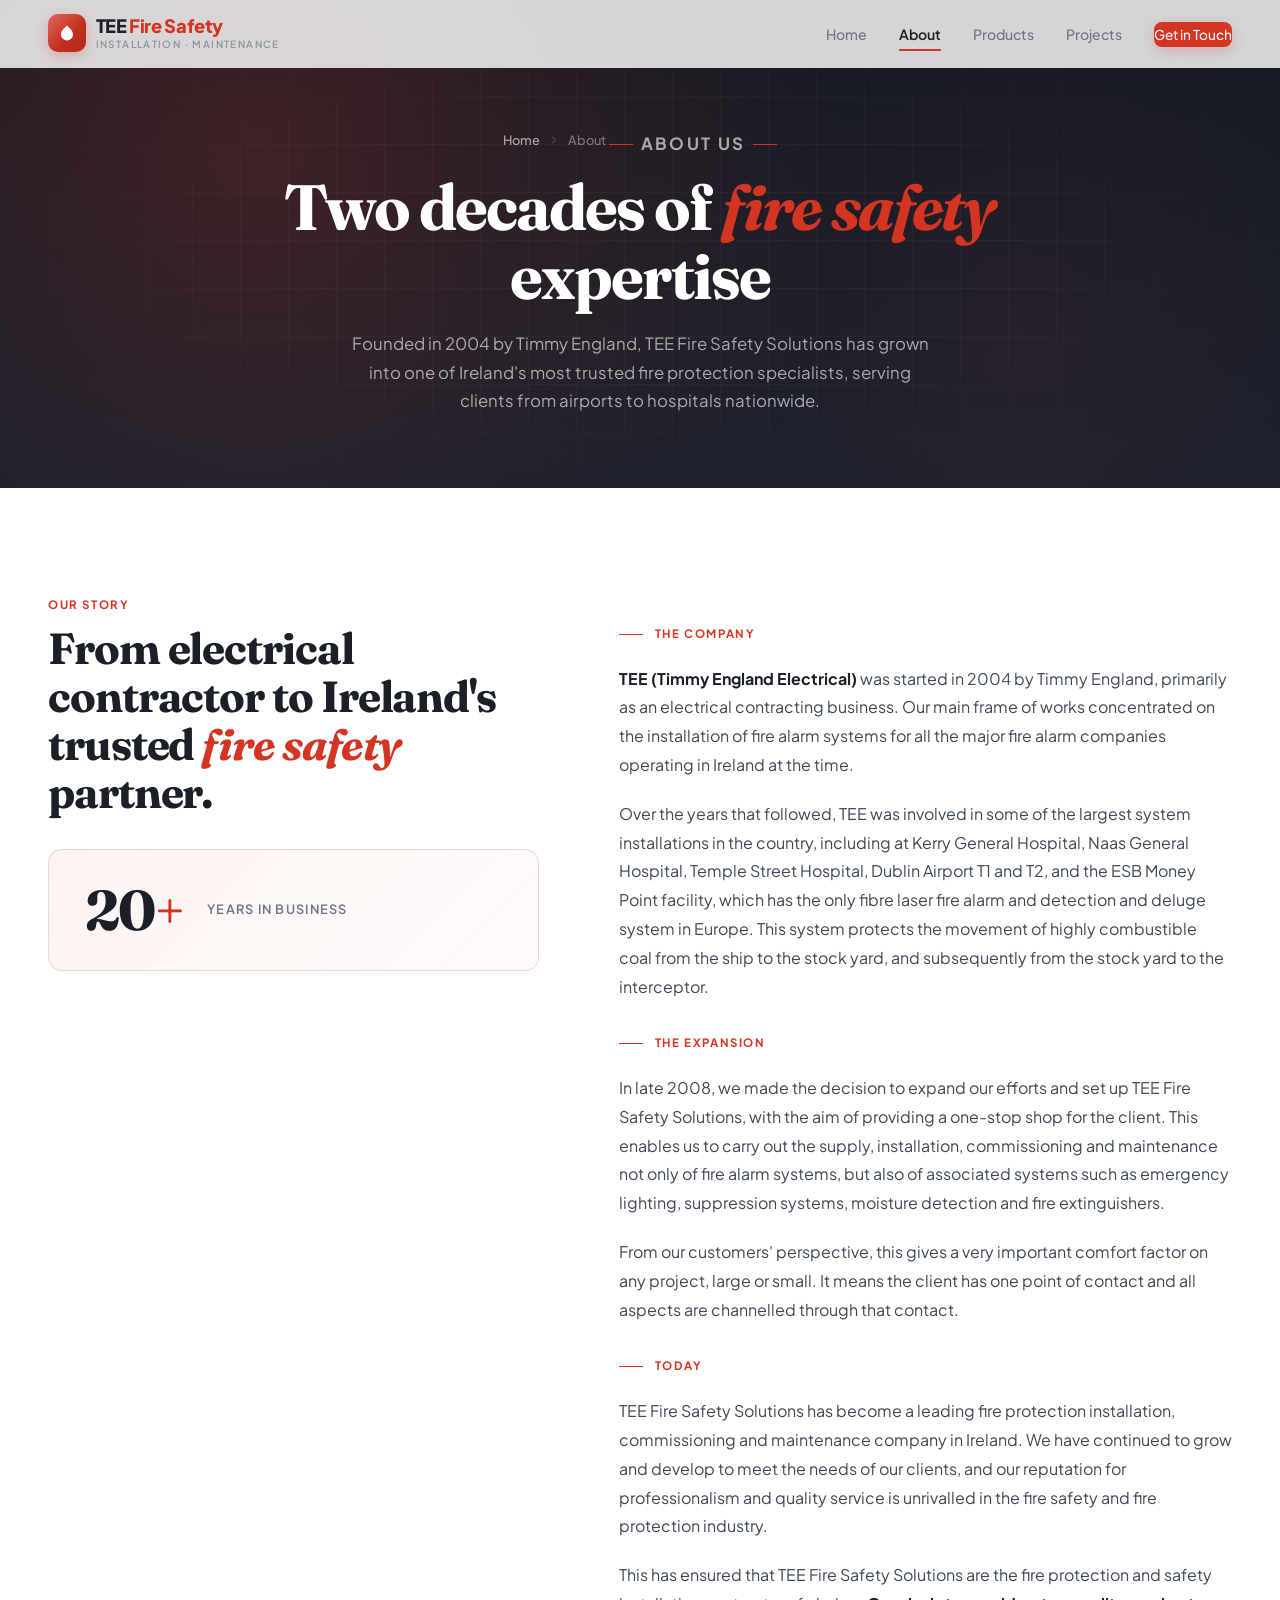
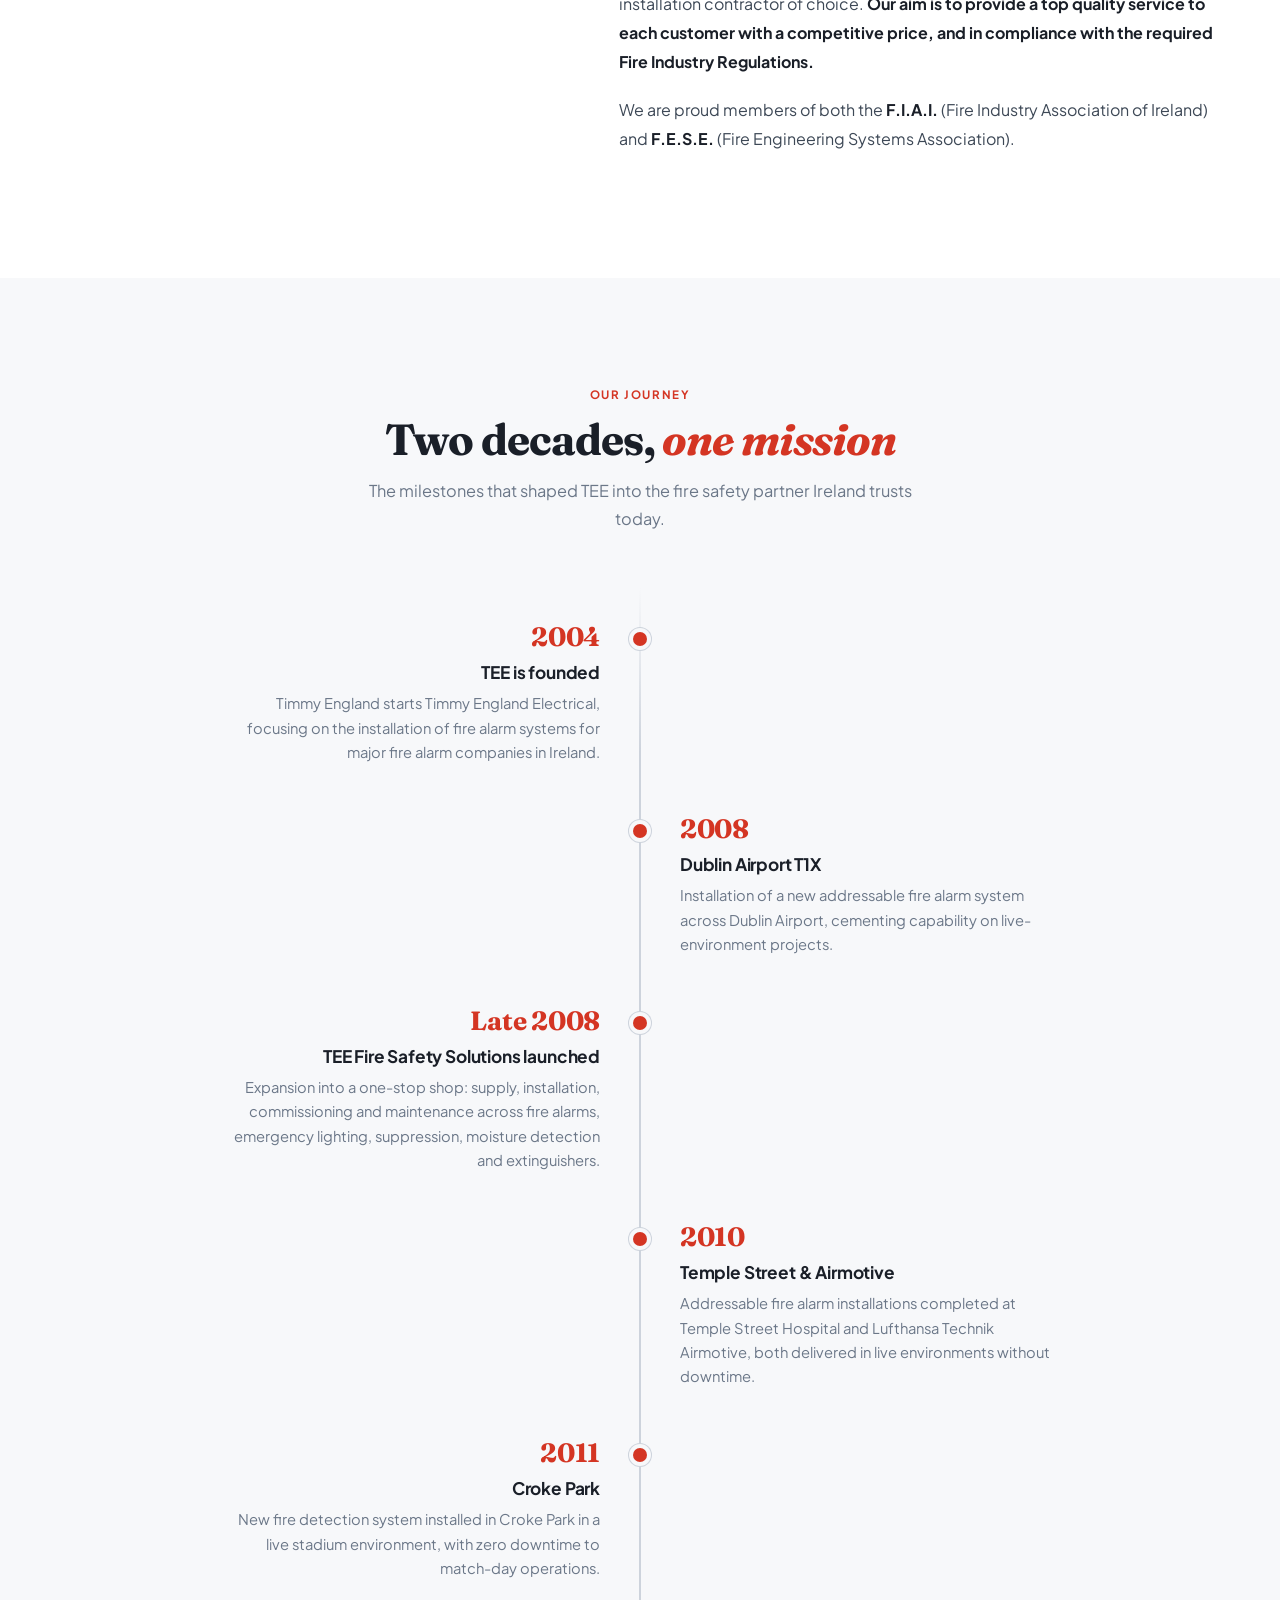
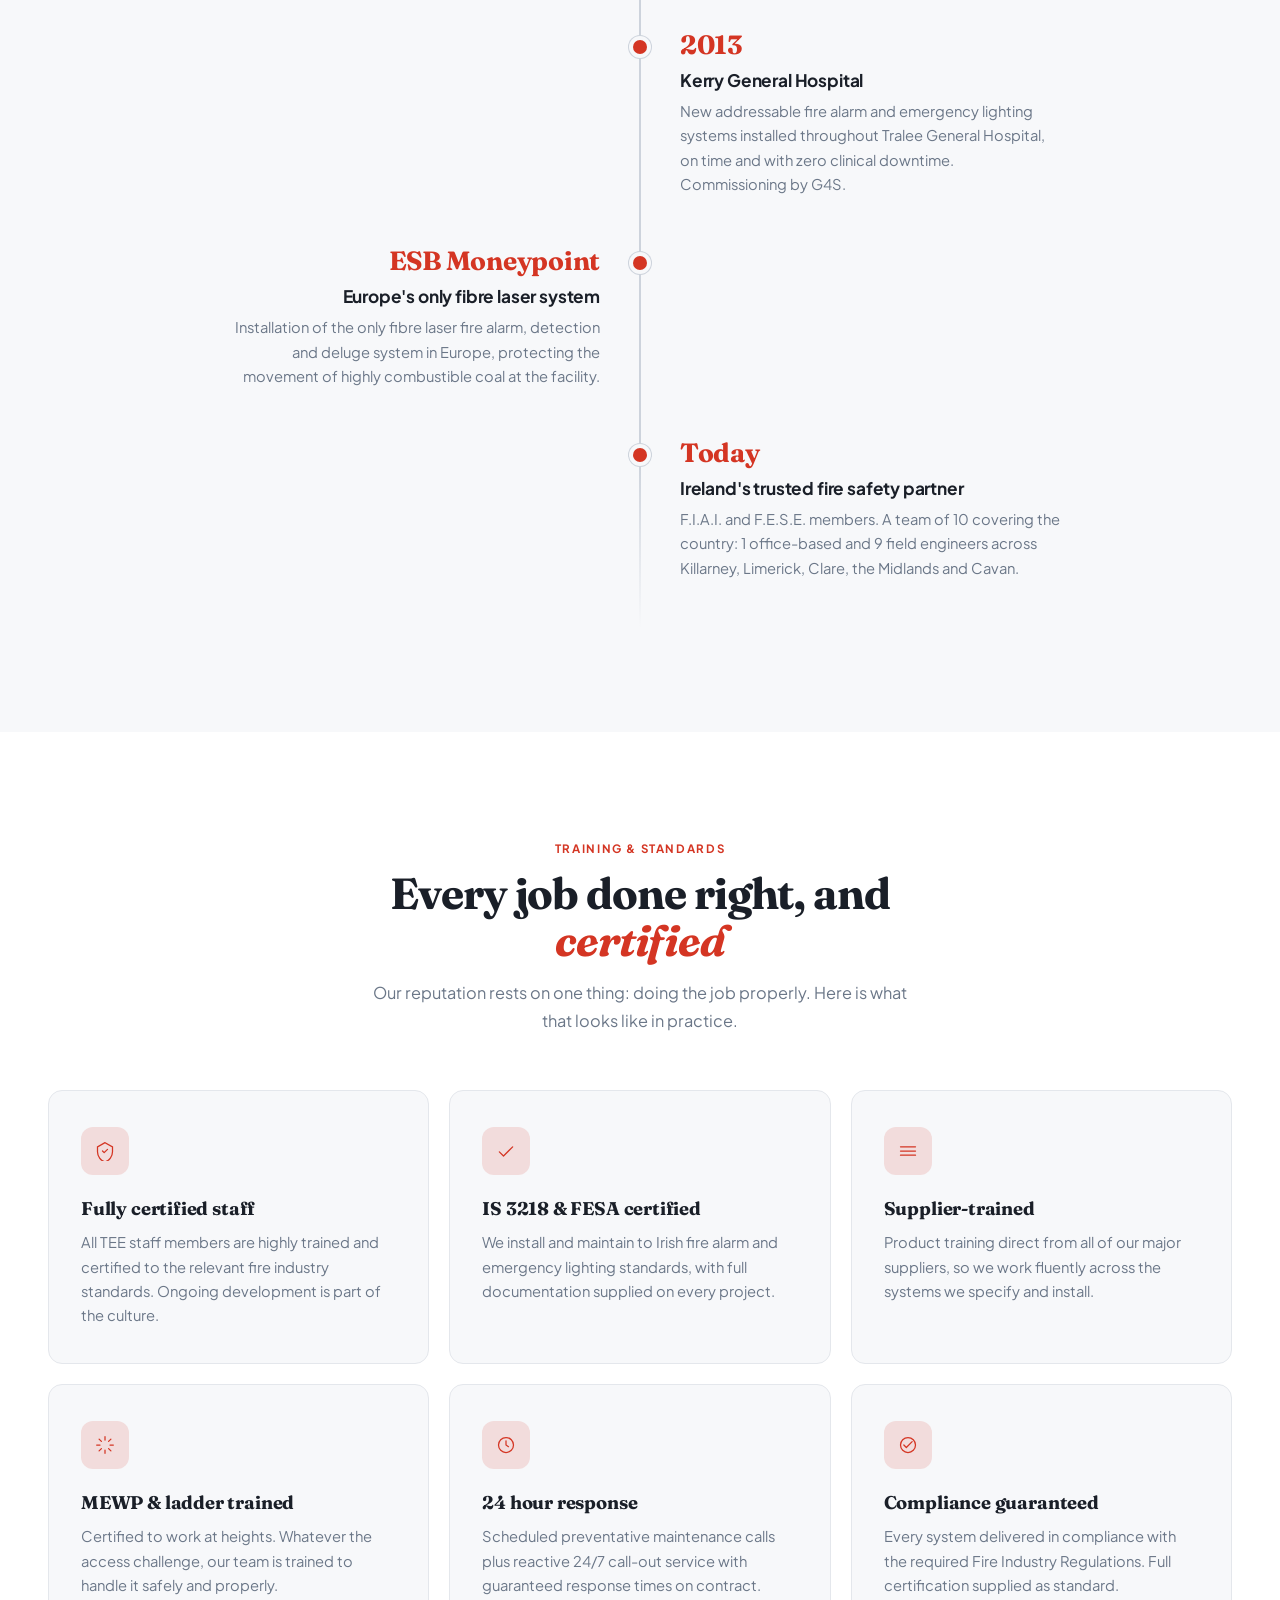
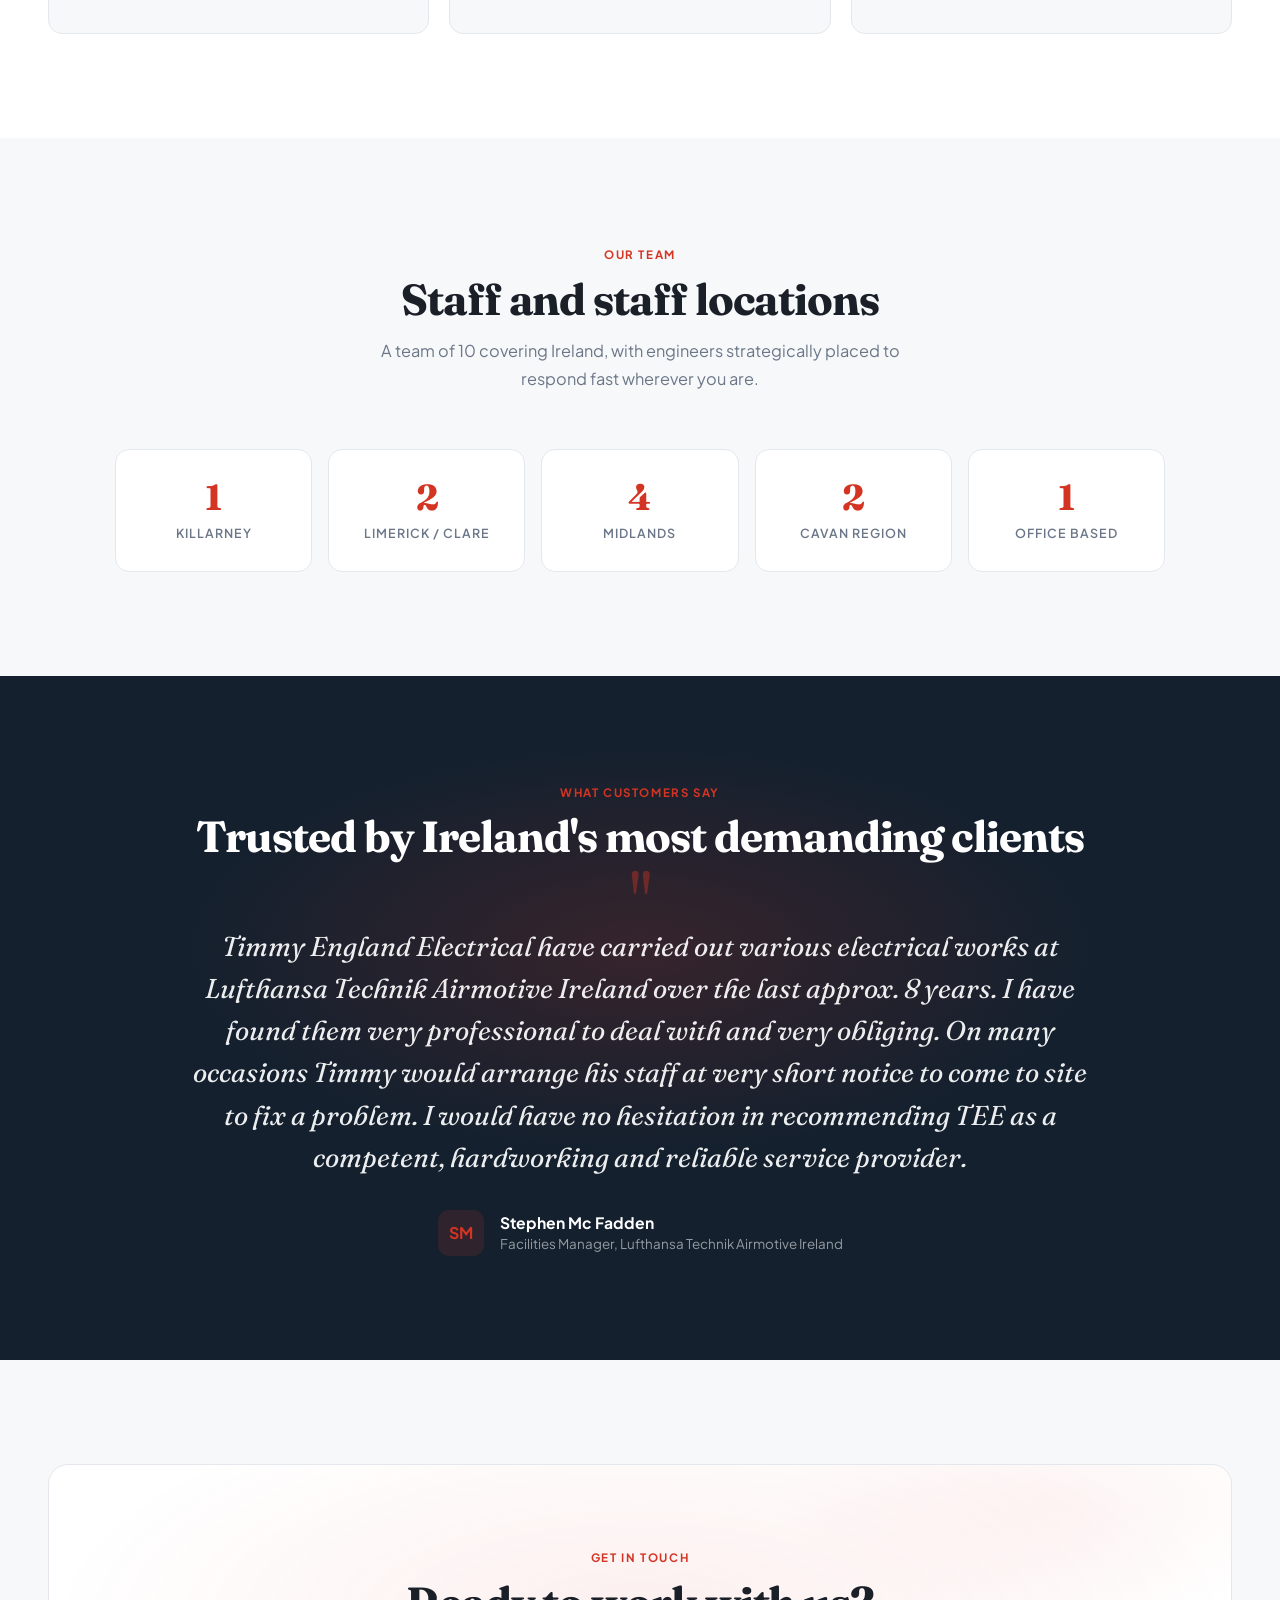
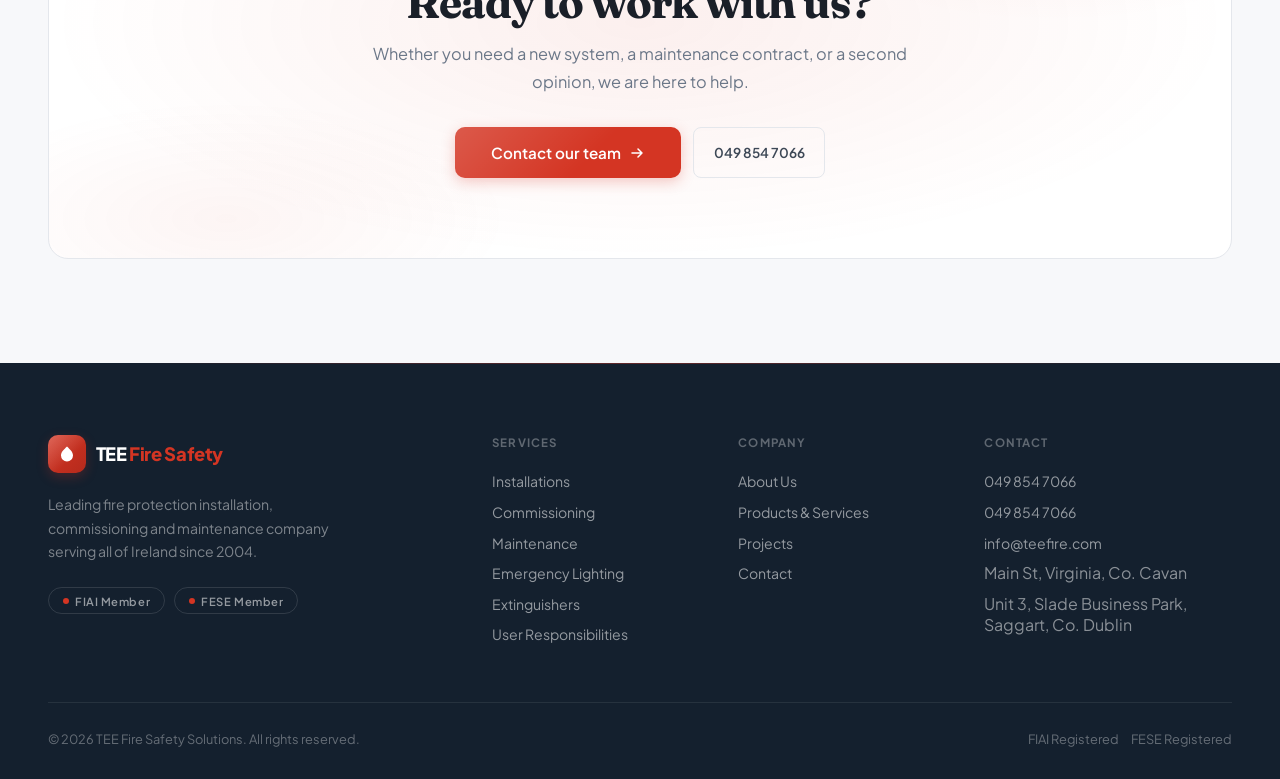
==== commit 4b0ff5cf: "Replace placeholder info with real teefire.ie content" ====
--- a/about.html
+++ b/about.html
@@ -119,37 +119,42 @@
       <div class="tl-item">
         <p class="tl-year">2004</p>
         <p class="tl-title">TEE is founded</p>
-        <p class="tl-desc">Timmy England starts Timmy England Electrical, focusing on fire alarm installations for major fire alarm companies in Ireland.</p>
-      </div>
-      <div class="tl-item">
-        <p class="tl-year">2006</p>
-        <p class="tl-title">Major hospital installations</p>
-        <p class="tl-desc">Delivery of fire alarm systems at Kerry General, Naas General, and Temple Street hospitals establishes TEE's reputation in critical environments.</p>
-      </div>
-      <div class="tl-item">
-        <p class="tl-year">2007</p>
-        <p class="tl-title">Dublin Airport Terminal projects</p>
-        <p class="tl-desc">Involvement in fire alarm installations across Dublin Airport T1 and T2, cementing capability on live-environment projects.</p>
+        <p class="tl-desc">Timmy England starts Timmy England Electrical, focusing on the installation of fire alarm systems for major fire alarm companies in Ireland.</p>
       </div>
       <div class="tl-item">
         <p class="tl-year">2008</p>
+        <p class="tl-title">Dublin Airport T1X</p>
+        <p class="tl-desc">Installation of a new addressable fire alarm system across Dublin Airport, cementing capability on live-environment projects.</p>
+      </div>
+      <div class="tl-item">
+        <p class="tl-year">Late 2008</p>
         <p class="tl-title">TEE Fire Safety Solutions launched</p>
-        <p class="tl-desc">Expansion into a one-stop shop: supply, installation, commissioning and maintenance across fire alarms, emergency lighting, suppression, and extinguishers.</p>
+        <p class="tl-desc">Expansion into a one-stop shop: supply, installation, commissioning and maintenance across fire alarms, emergency lighting, suppression, moisture detection and extinguishers.</p>
       </div>
       <div class="tl-item">
         <p class="tl-year">2010</p>
-        <p class="tl-title">ESB Money Point</p>
-        <p class="tl-desc">Installation of the only fibre laser fire alarm detection and deluge system in Europe, protecting the movement of combustible coal at the facility.</p>
-      </div>
-      <div class="tl-item">
-        <p class="tl-year">2015+</p>
-        <p class="tl-title">National coverage</p>
-        <p class="tl-desc">Field engineers placed across Killarney, Limerick, Clare, the Midlands and the Cavan region. Dublin office opened in Saggart.</p>
+        <p class="tl-title">Temple Street &amp; Airmotive</p>
+        <p class="tl-desc">Addressable fire alarm installations completed at Temple Street Hospital and Lufthansa Technik Airmotive, both delivered in live environments without downtime.</p>
+      </div>
+      <div class="tl-item">
+        <p class="tl-year">2011</p>
+        <p class="tl-title">Croke Park</p>
+        <p class="tl-desc">New fire detection system installed in Croke Park in a live stadium environment, with zero downtime to match-day operations.</p>
+      </div>
+      <div class="tl-item">
+        <p class="tl-year">2013</p>
+        <p class="tl-title">Kerry General Hospital</p>
+        <p class="tl-desc">New addressable fire alarm and emergency lighting systems installed throughout Tralee General Hospital, on time and with zero clinical downtime. Commissioning by G4S.</p>
+      </div>
+      <div class="tl-item">
+        <p class="tl-year">ESB Moneypoint</p>
+        <p class="tl-title">Europe's only fibre laser system</p>
+        <p class="tl-desc">Installation of the only fibre laser fire alarm, detection and deluge system in Europe, protecting the movement of highly combustible coal at the facility.</p>
       </div>
       <div class="tl-item">
         <p class="tl-year">Today</p>
         <p class="tl-title">Ireland's trusted fire safety partner</p>
-        <p class="tl-desc">FIAI and FESE members, with clients ranging from Croke Park to Lufthansa Technik, all backed by a team of 10+ highly trained staff.</p>
+        <p class="tl-desc">F.I.A.I. and F.E.S.E. members. A team of 10 covering the country: 1 office-based and 9 field engineers across Killarney, Limerick, Clare, the Midlands and Cavan.</p>
       </div>
     </div>
   </div>
@@ -322,9 +327,9 @@
       <h4>Contact</h4>
       <ul>
         <li><a href="tel:0498547066">049 854 7066</a></li>
-        <li><a href="tel:0868106963">086 810 6963 (Emergency)</a></li>
-        <li><a href="mailto:info@teefiresafetysolutions.ie">info@teefiresafetysolutions.ie</a></li>
-        <li>Cornaslieve, Virginia, Co. Cavan</li>
+        <li><a href="tel:0498547066">049 854 7066</a></li>
+        <li><a href="mailto:info@teefire.com">info@teefire.com</a></li>
+        <li>Main St, Virginia, Co. Cavan</li>
         <li>Unit 3, Slade Business Park, Saggart, Co. Dublin</li>
       </ul>
     </div>
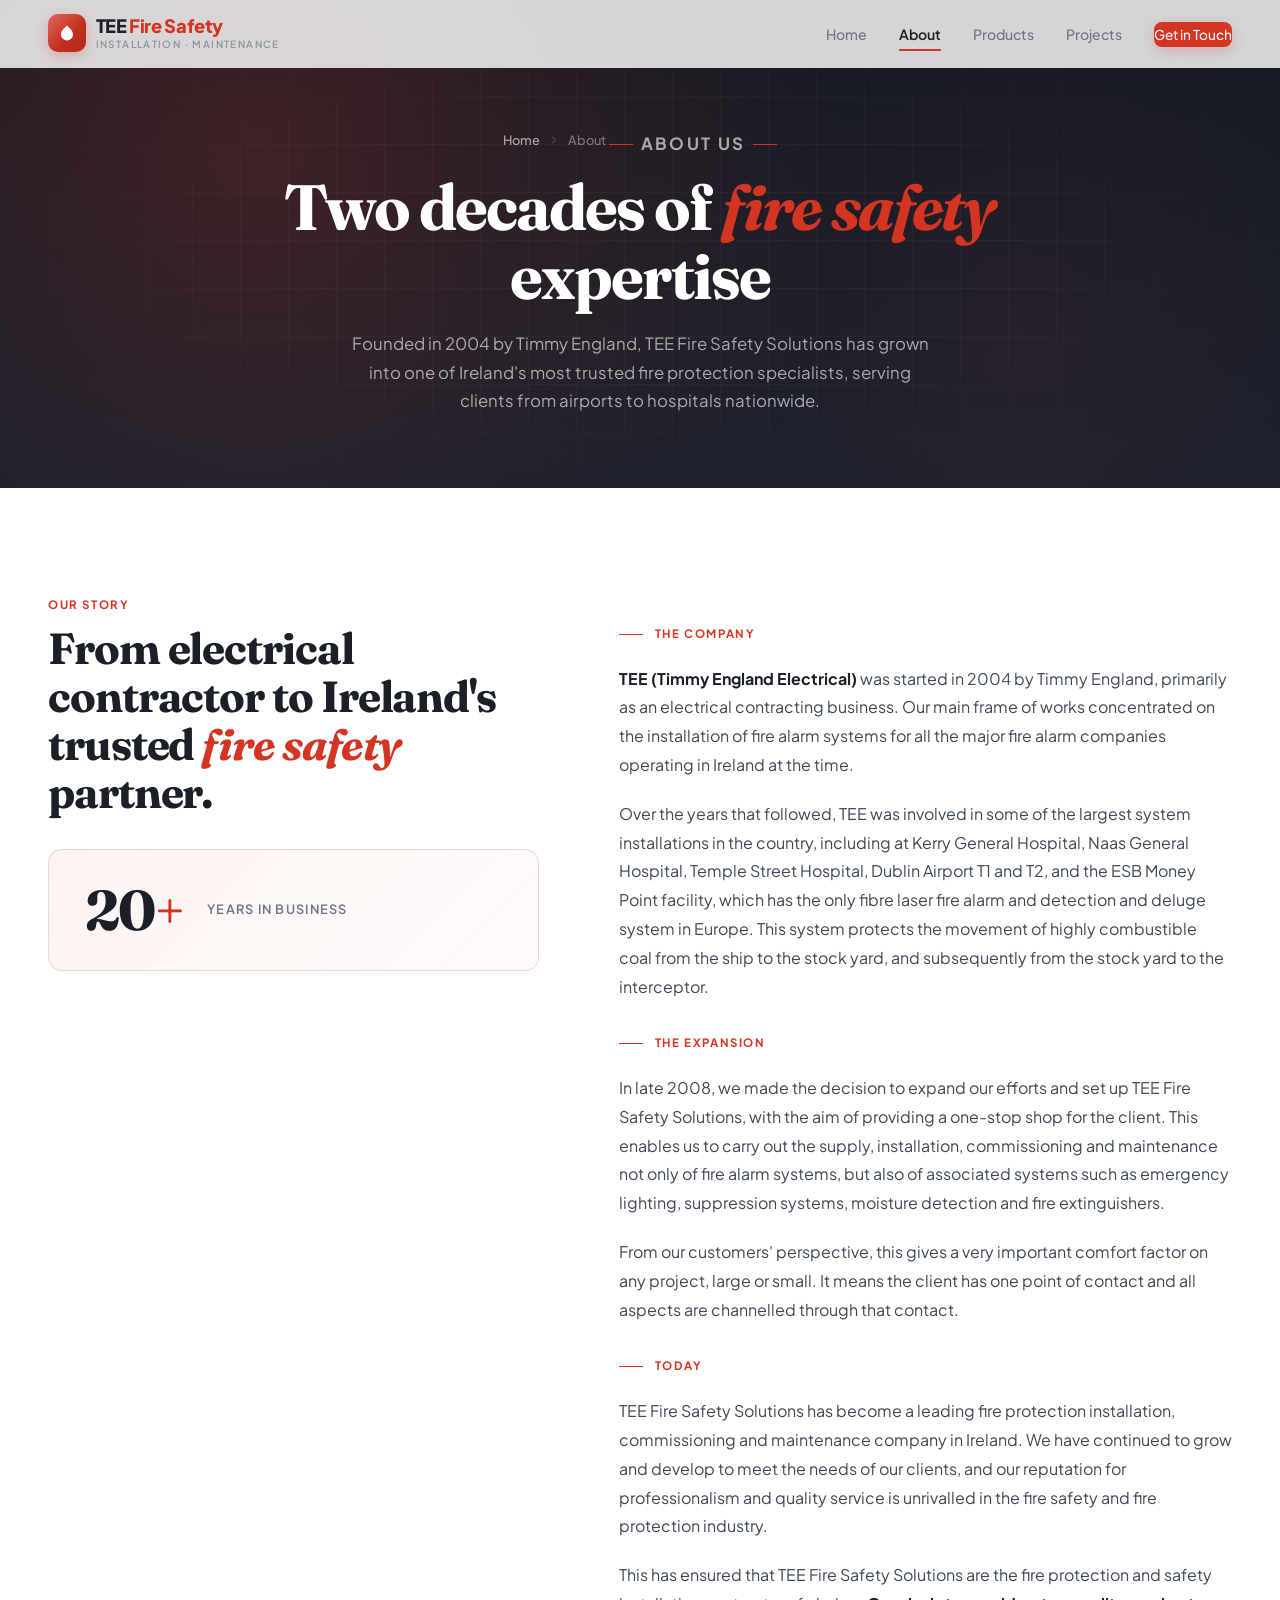
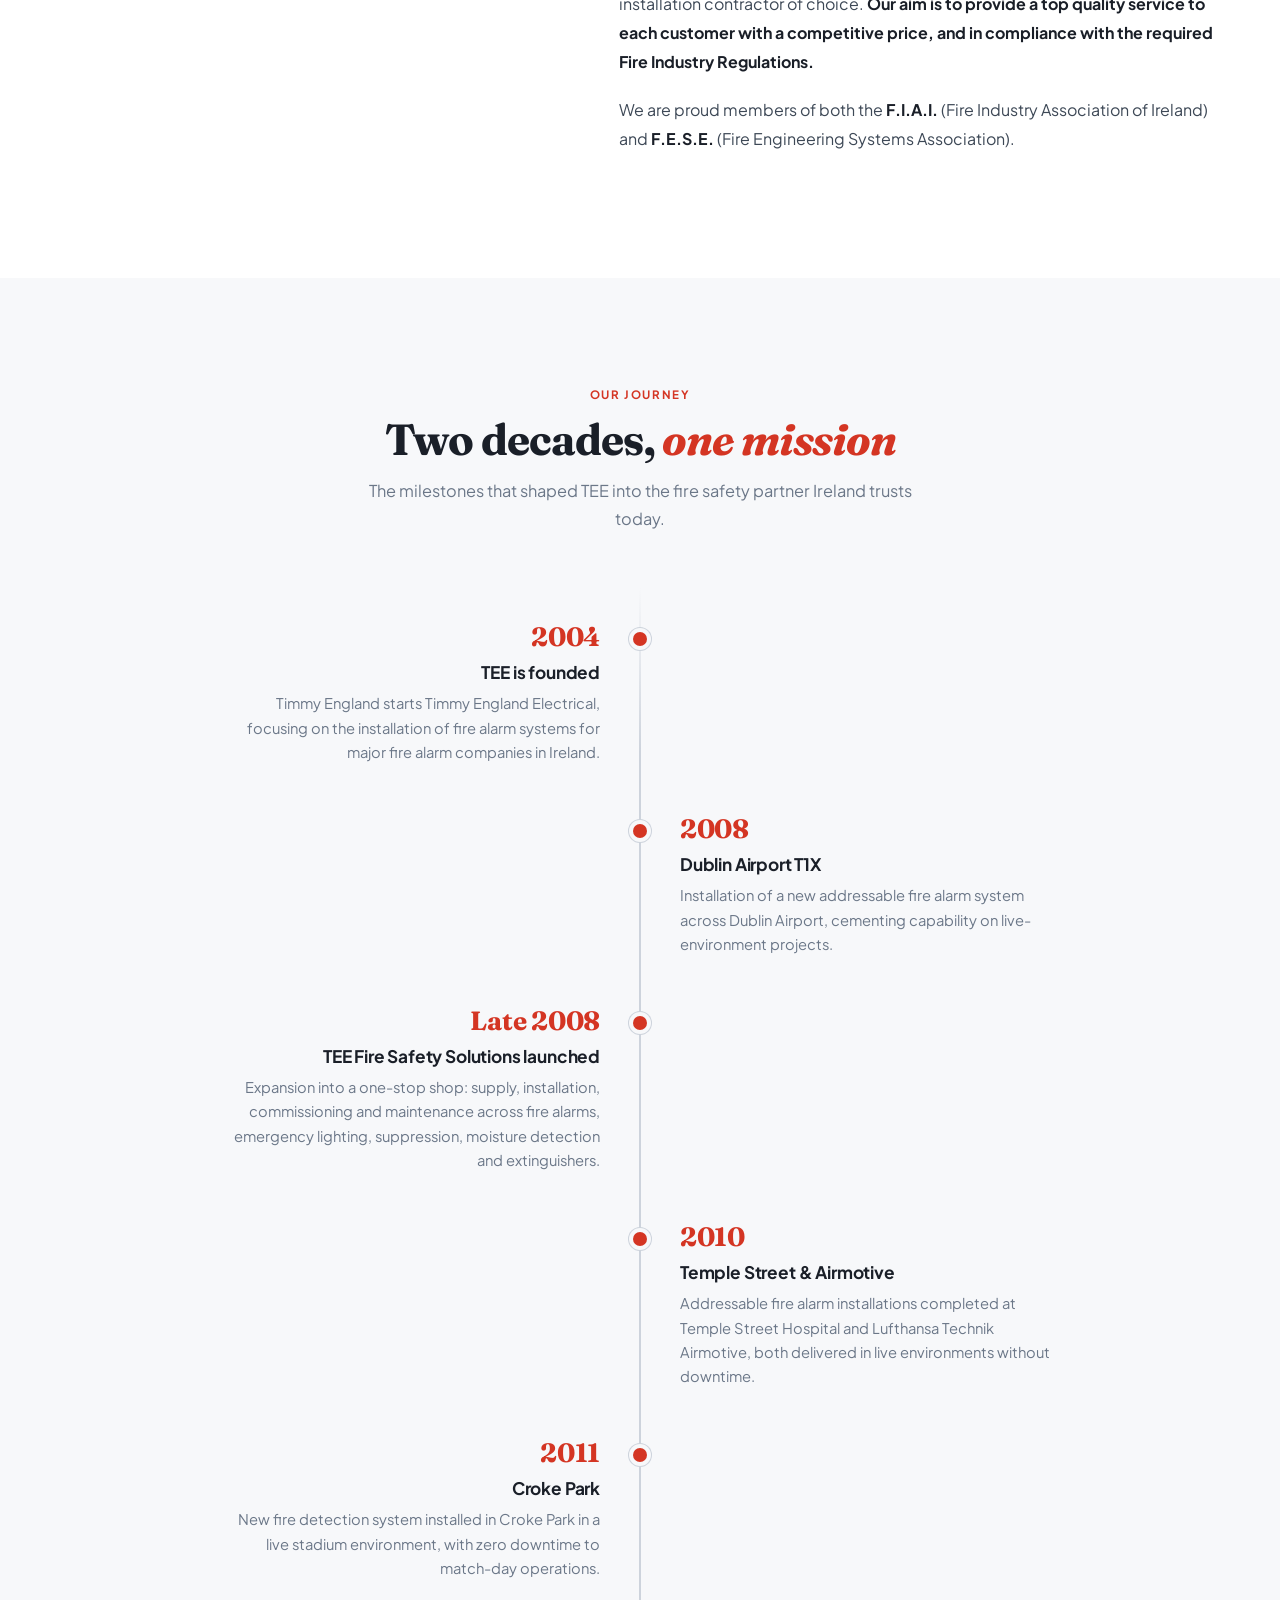
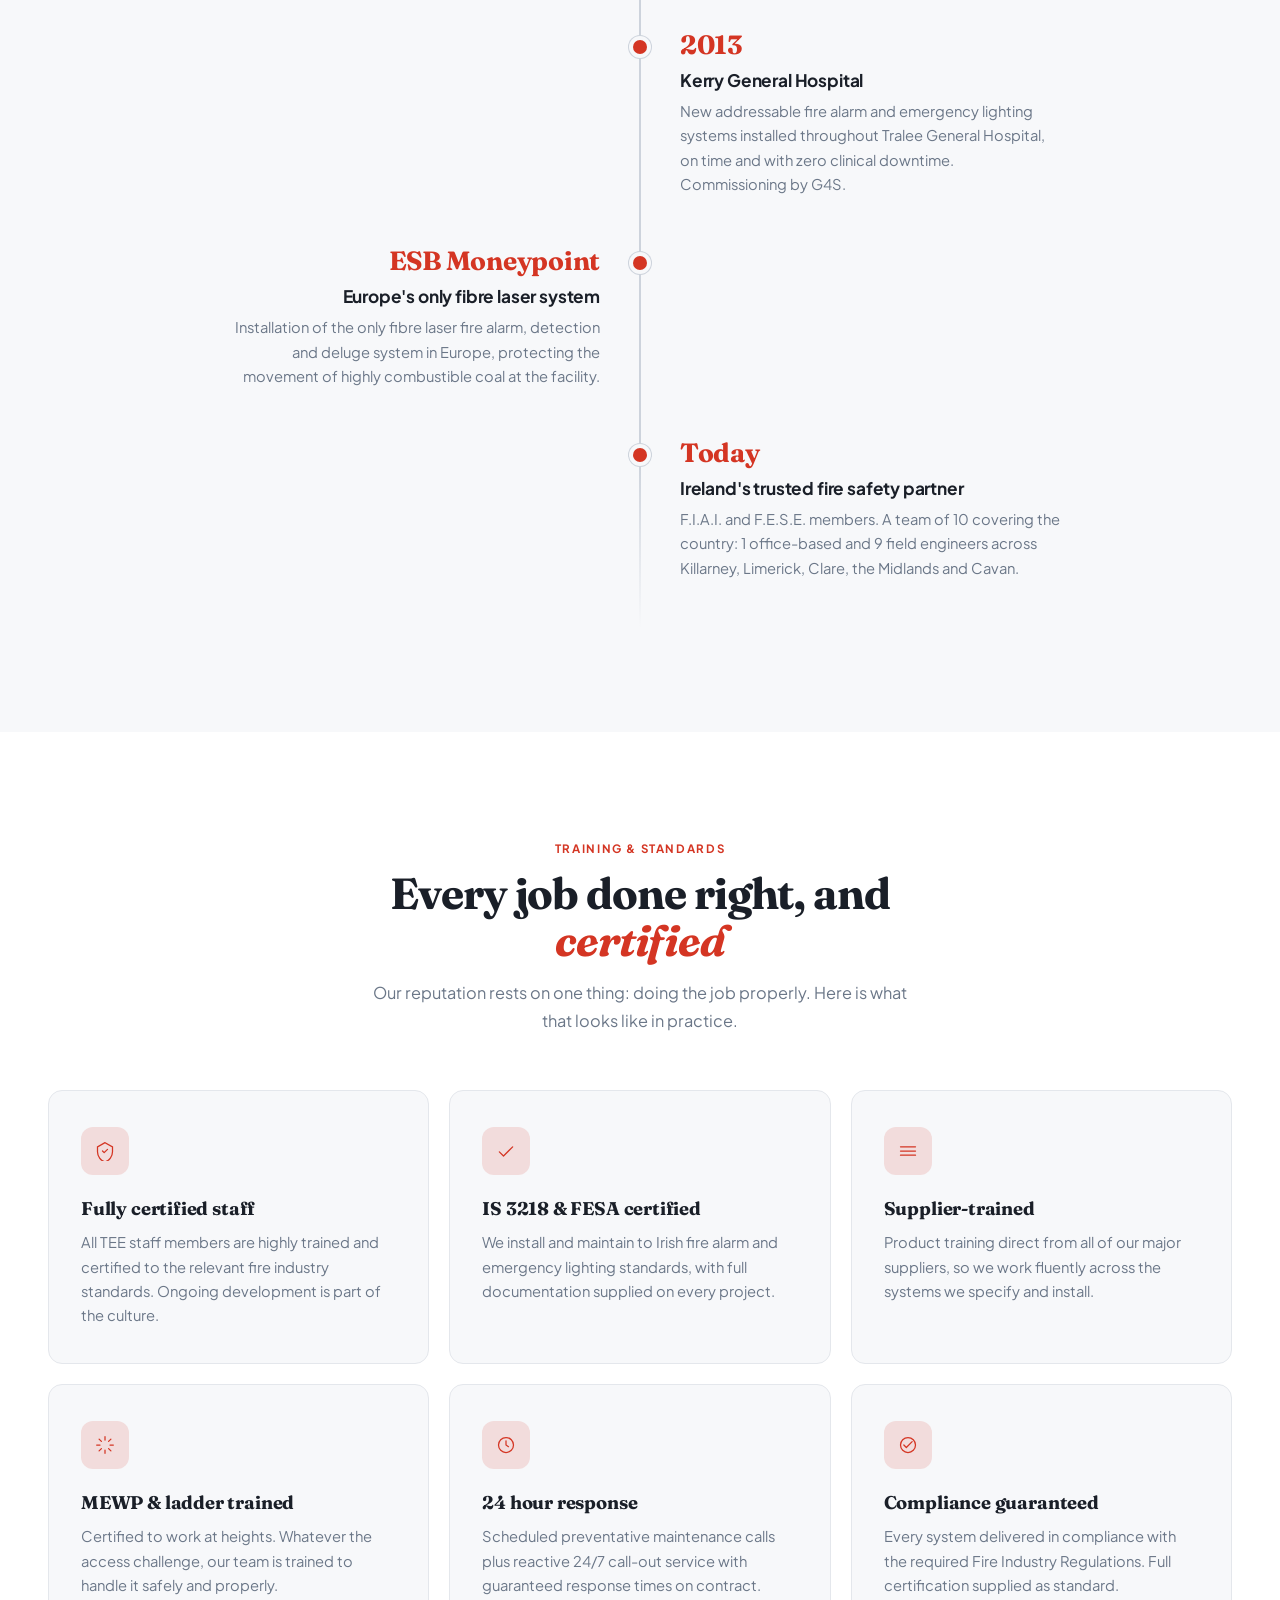
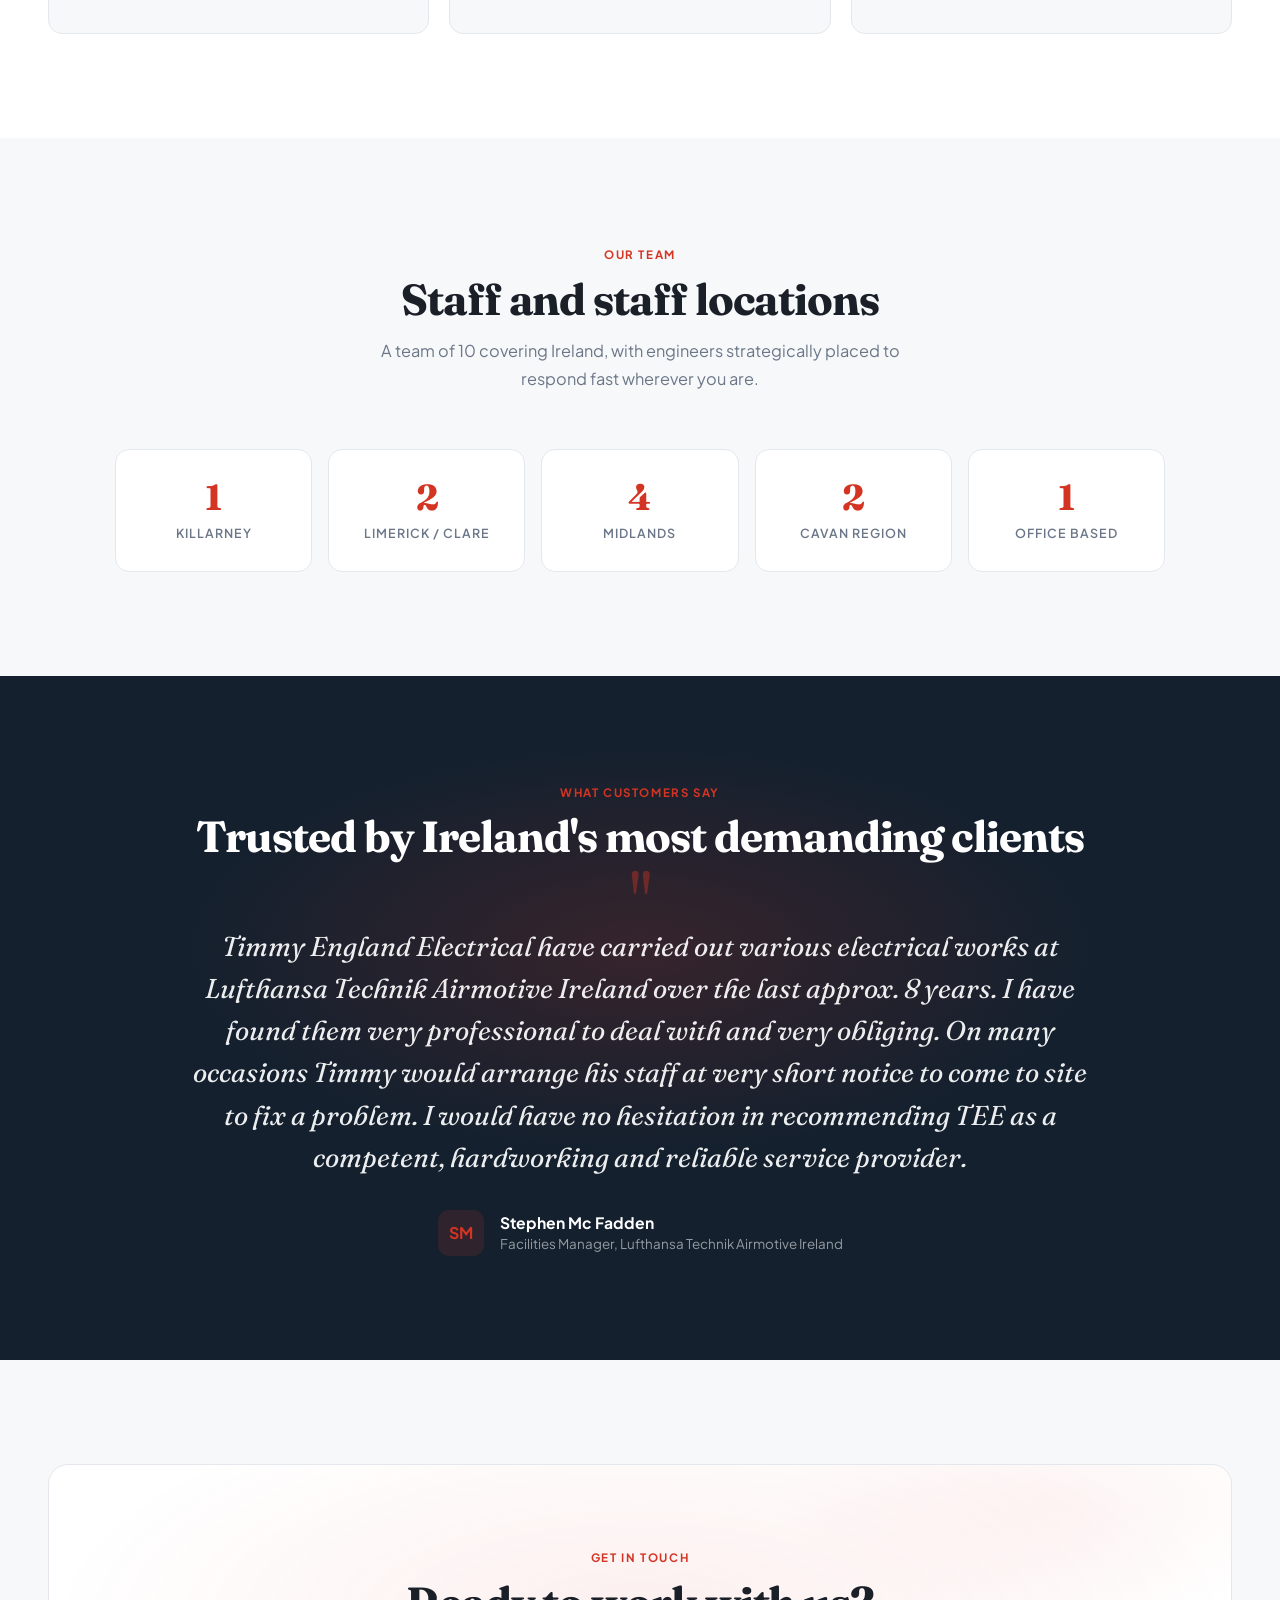
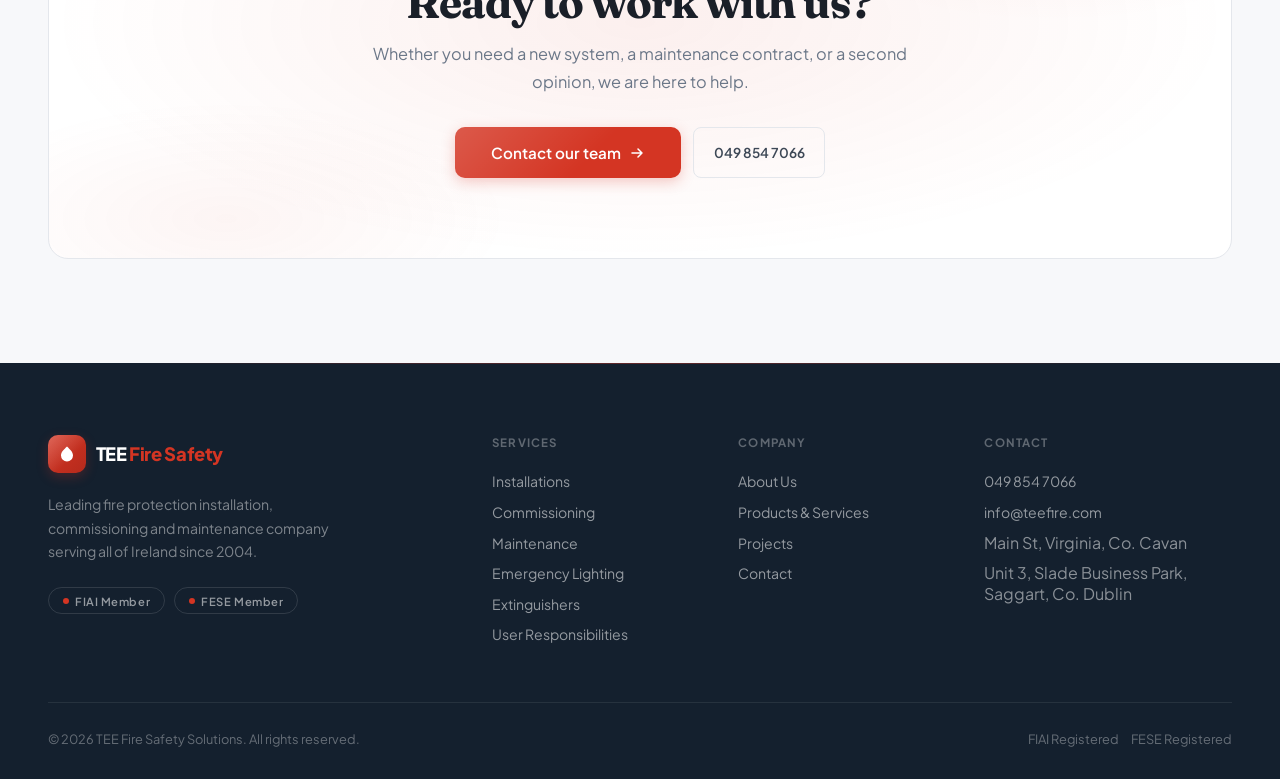
==== commit a6bec64e: "Strict mode: remove fabricated content, ground all claims in source" ====
--- a/about.html
+++ b/about.html
@@ -327,7 +327,6 @@
       <h4>Contact</h4>
       <ul>
         <li><a href="tel:0498547066">049 854 7066</a></li>
-        <li><a href="tel:0498547066">049 854 7066</a></li>
         <li><a href="mailto:info@teefire.com">info@teefire.com</a></li>
         <li>Main St, Virginia, Co. Cavan</li>
         <li>Unit 3, Slade Business Park, Saggart, Co. Dublin</li>
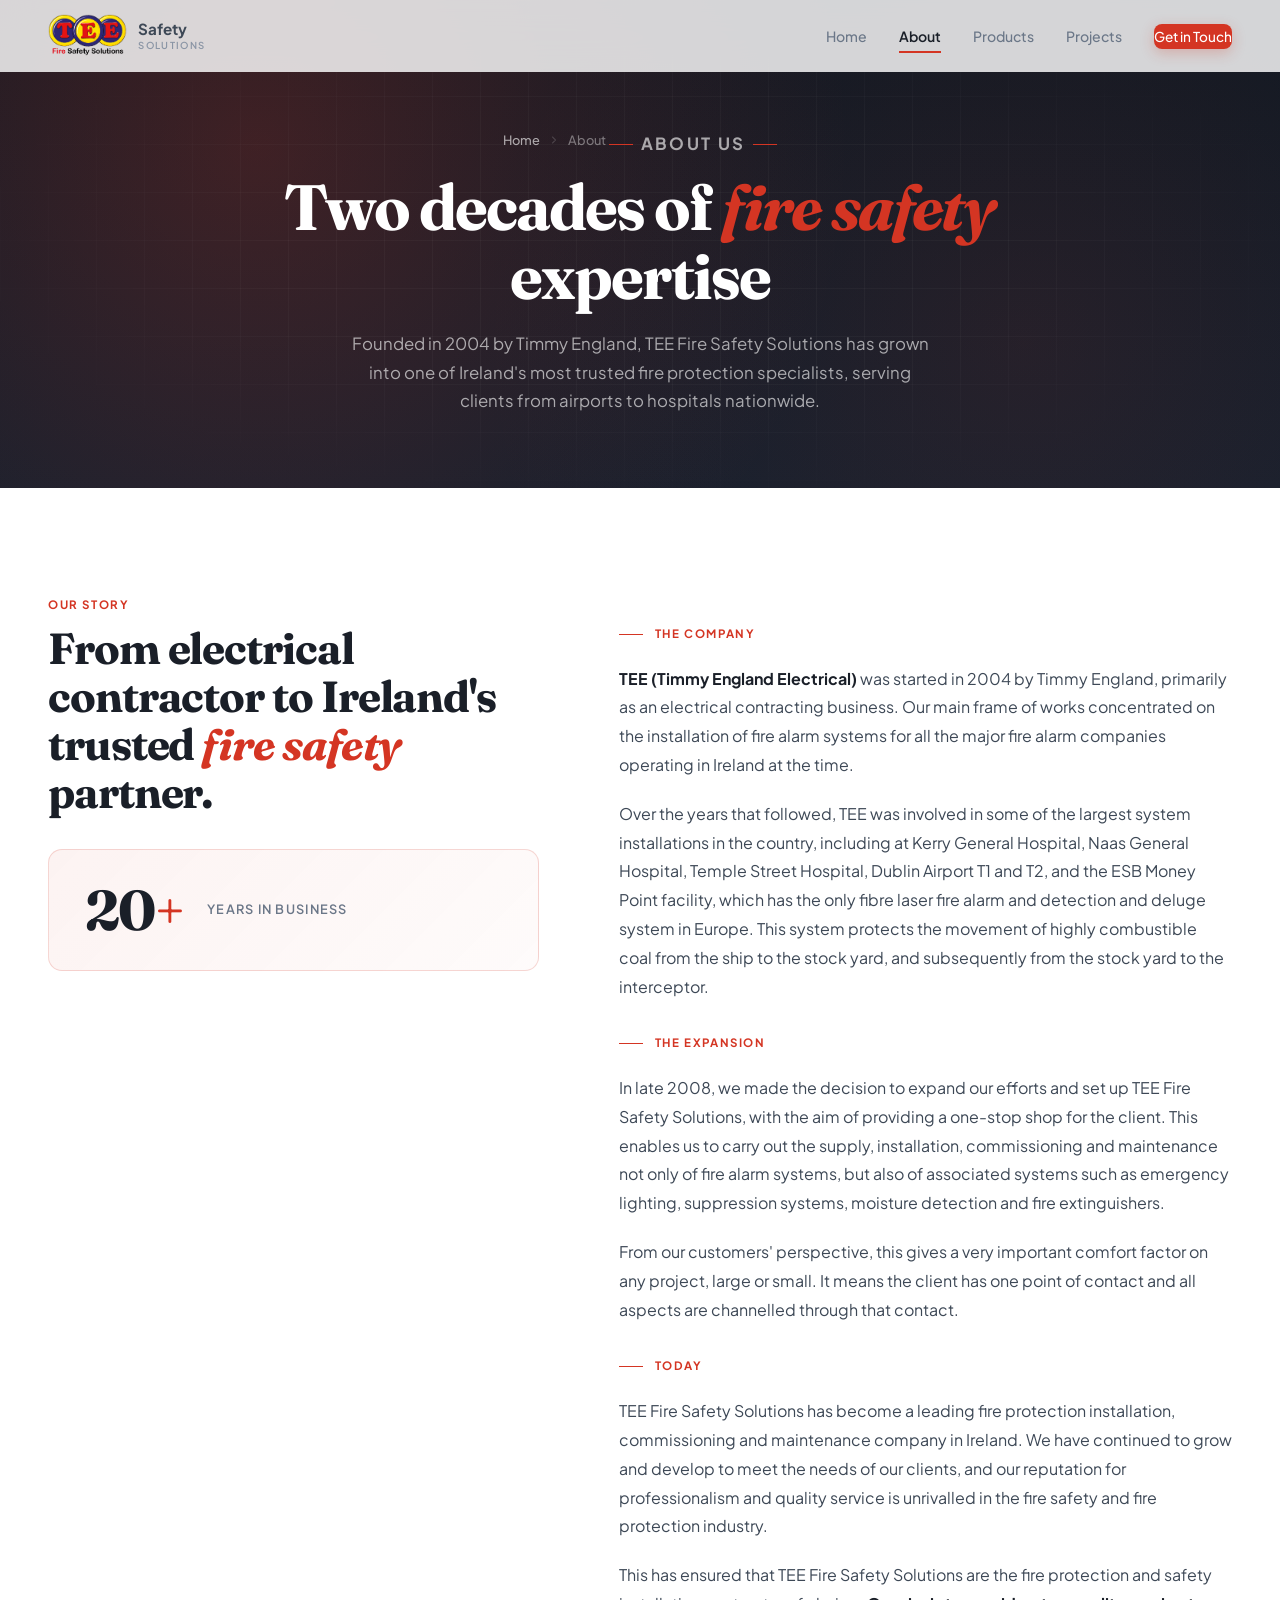
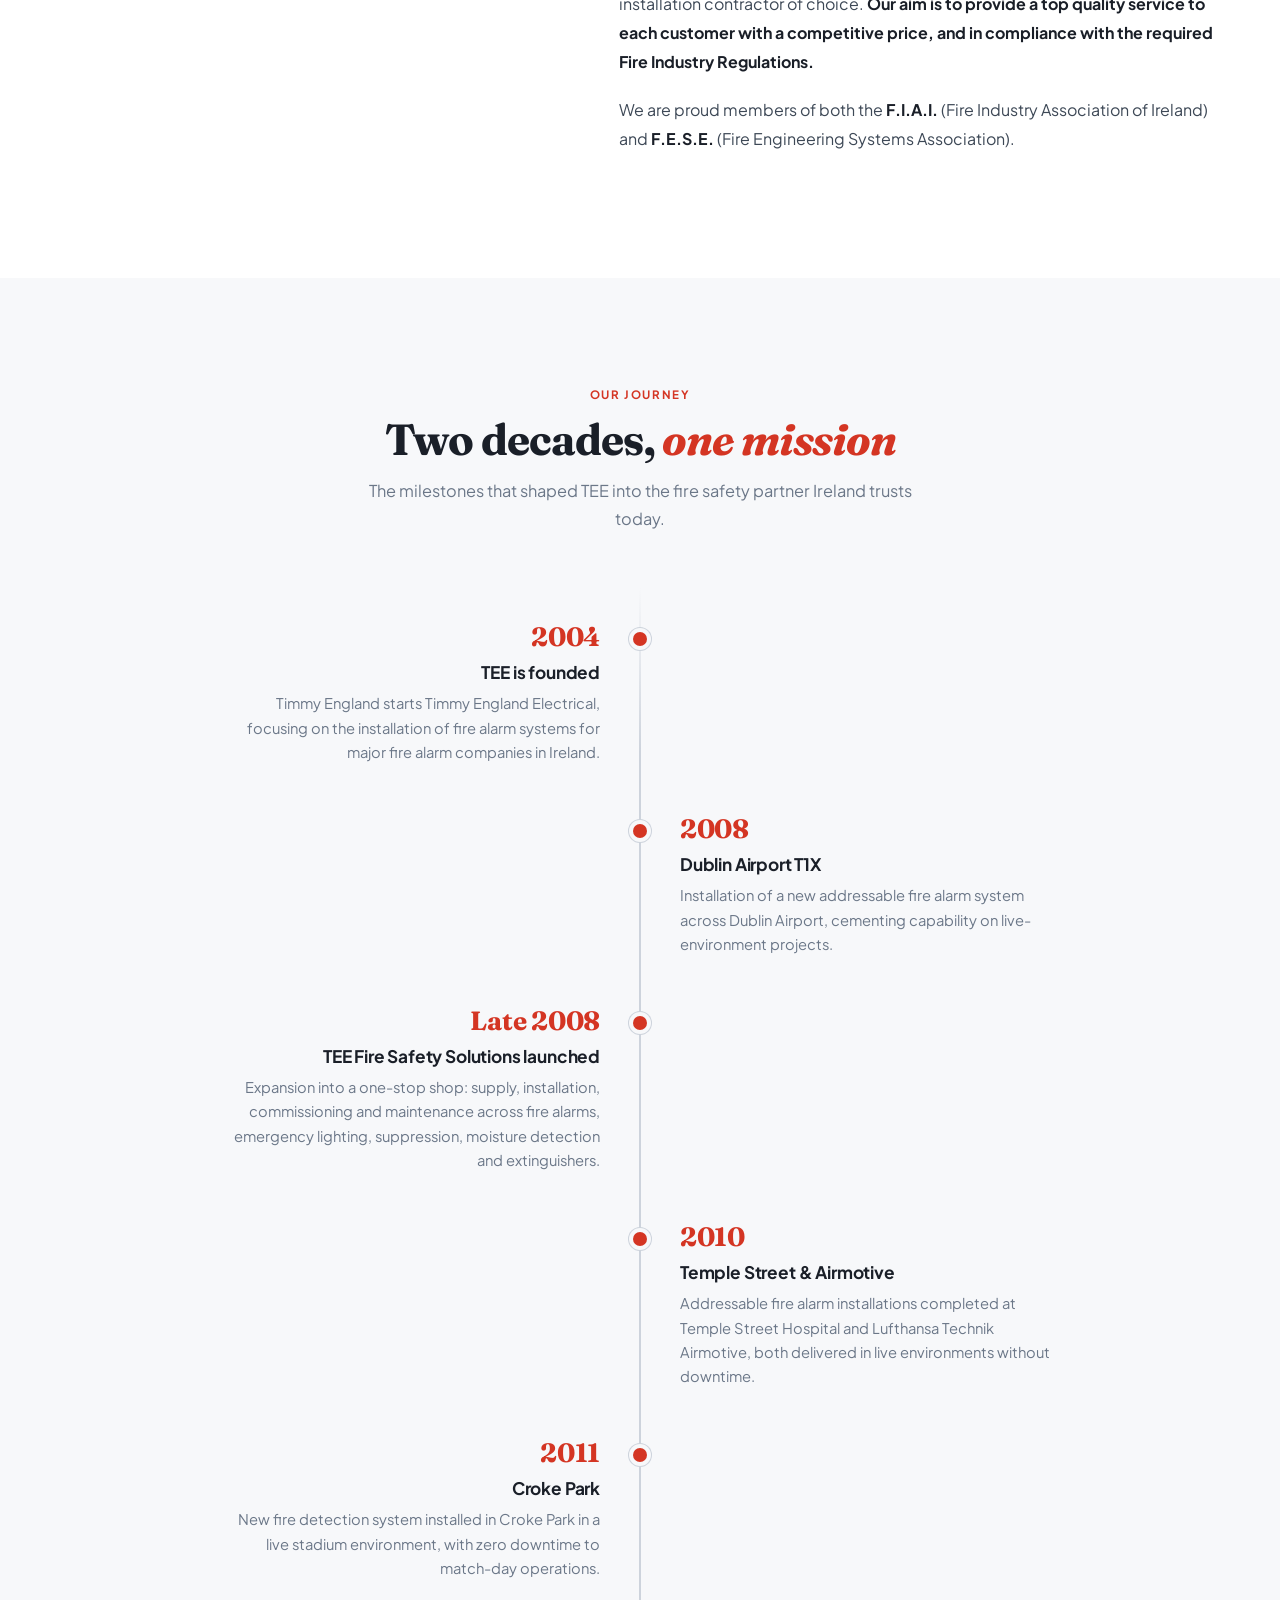
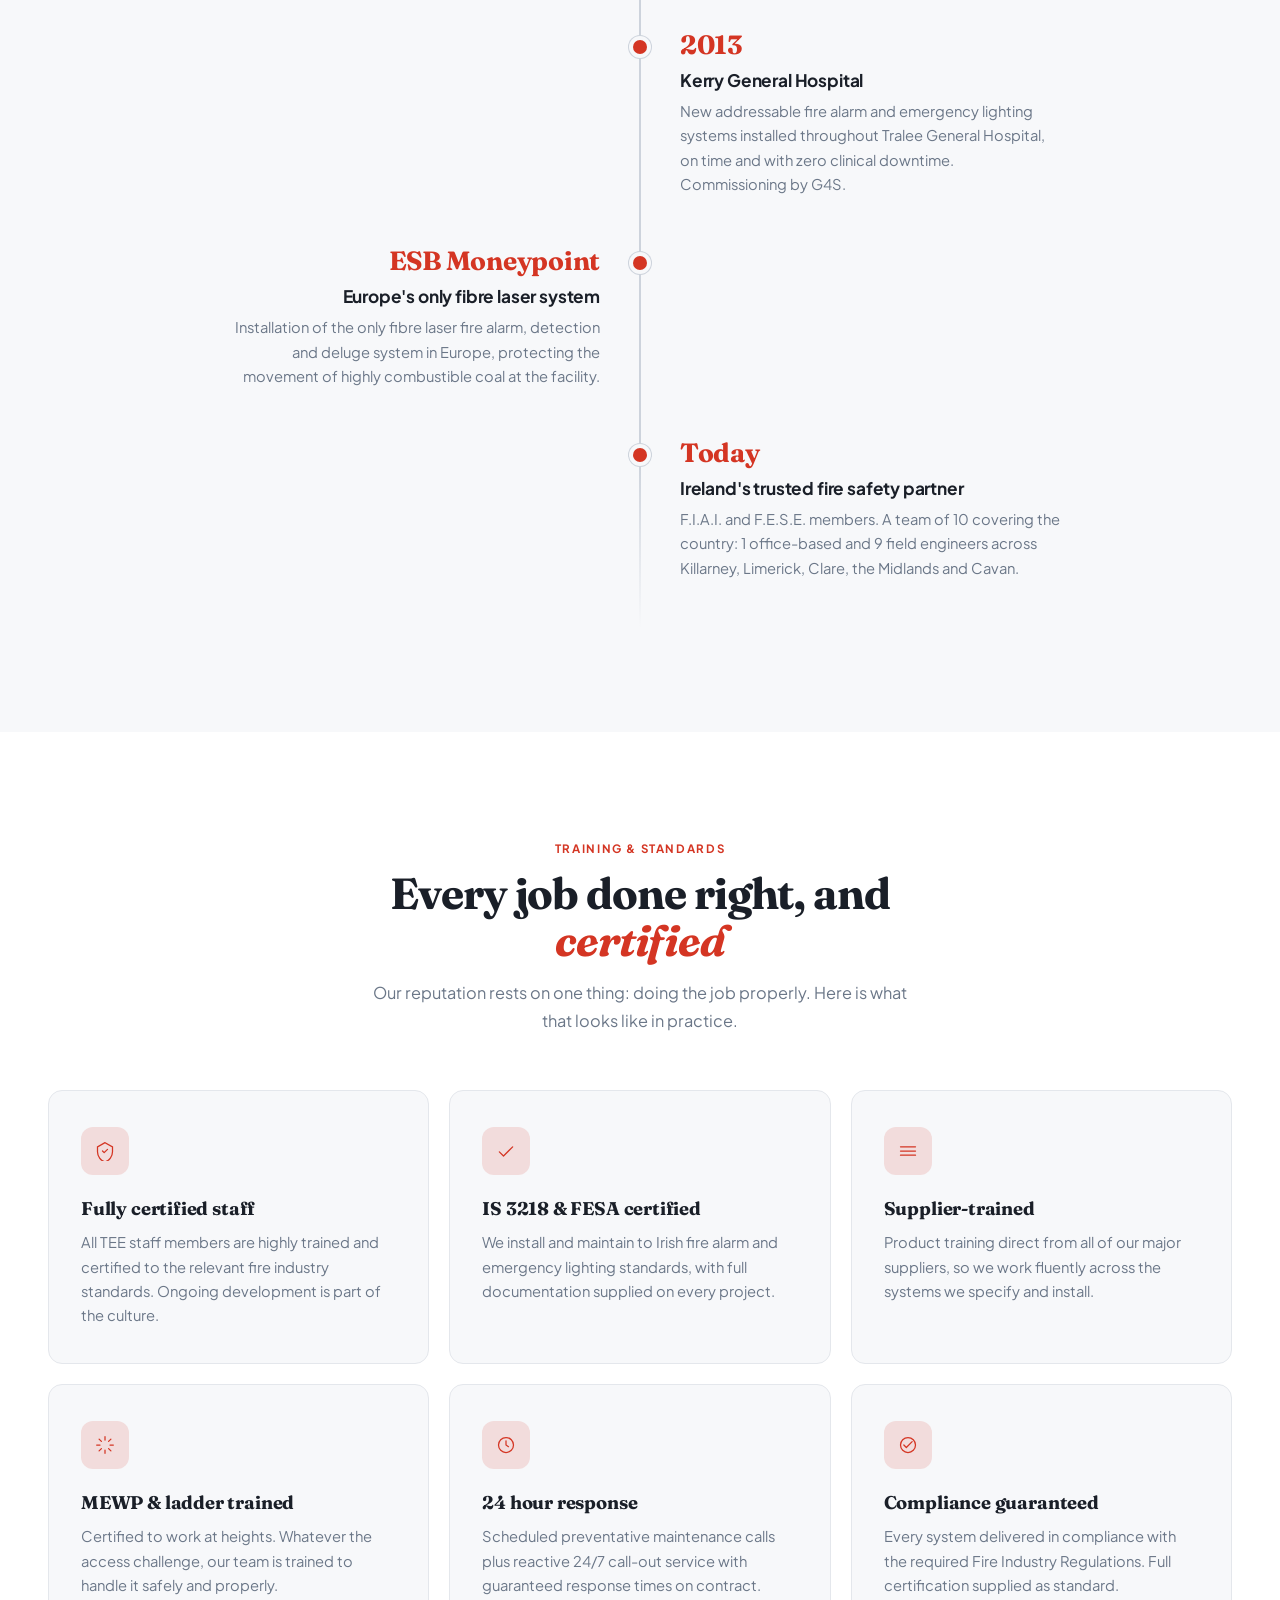
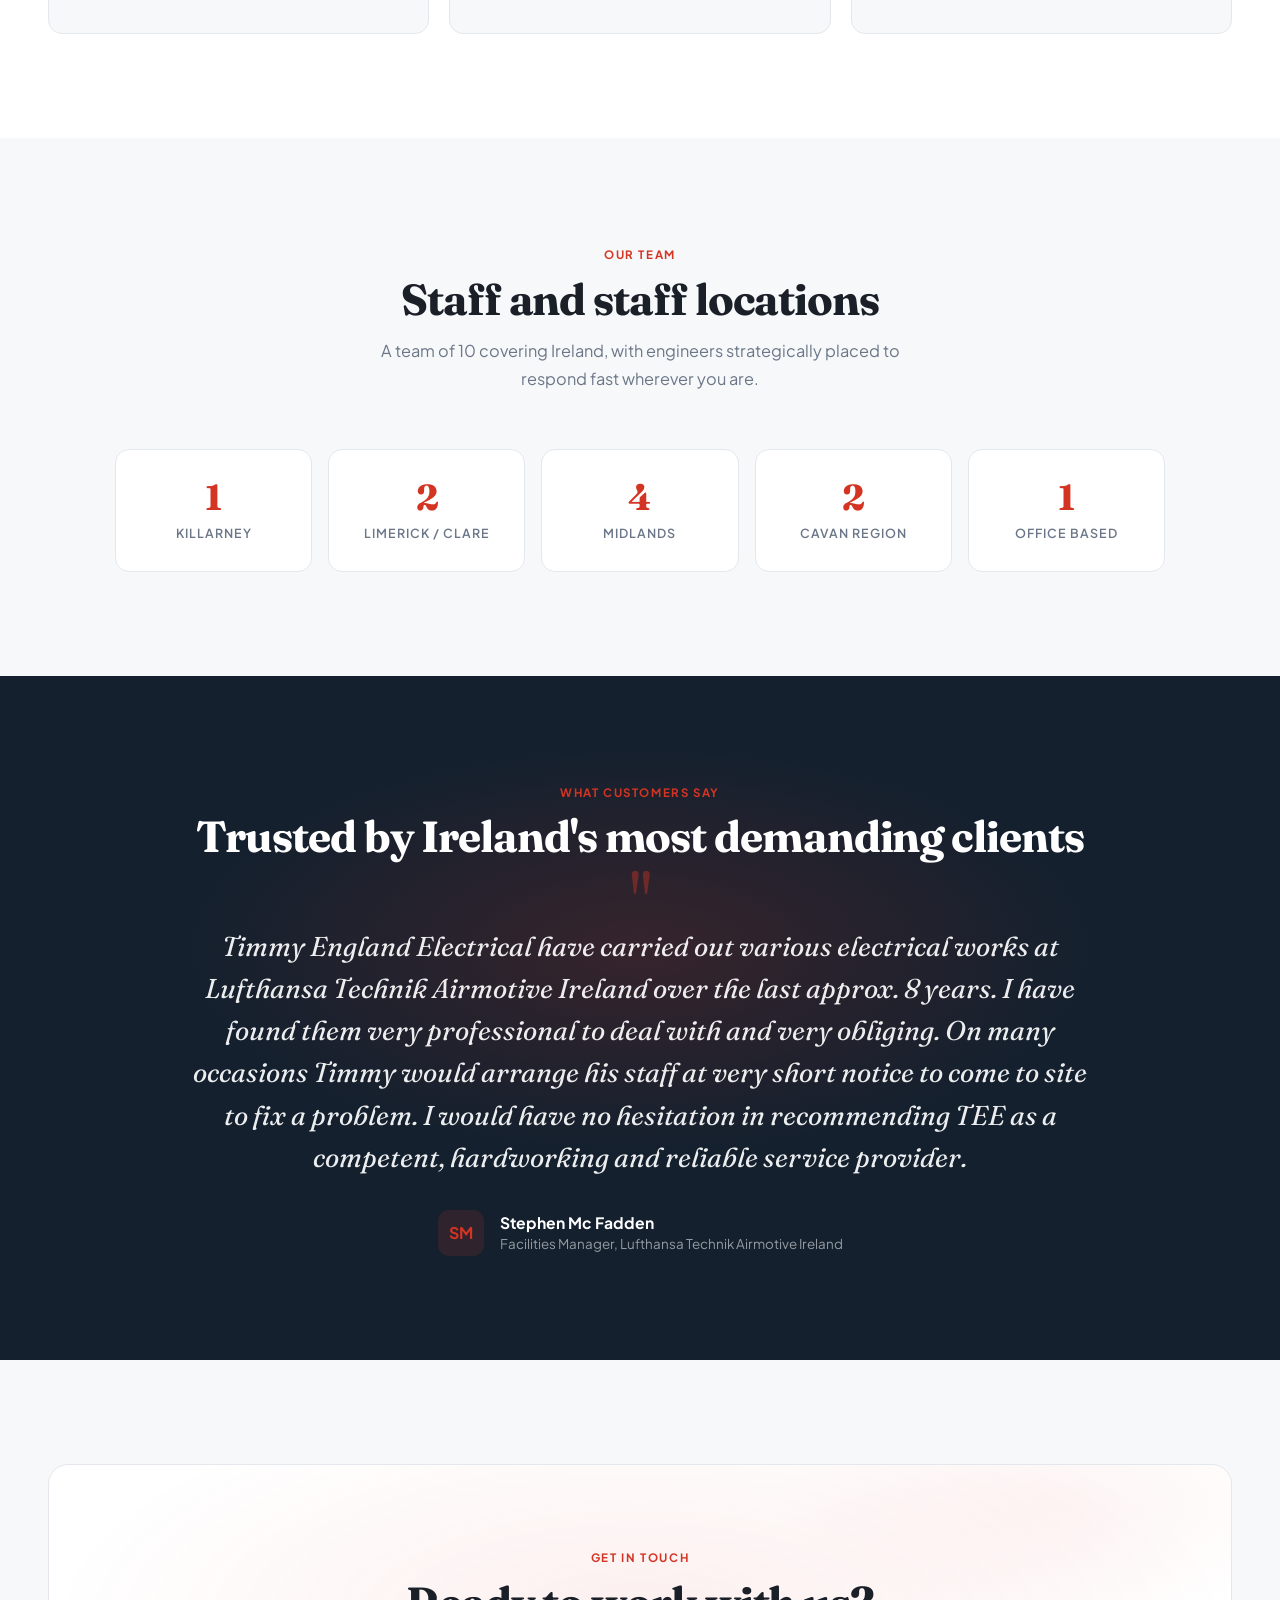
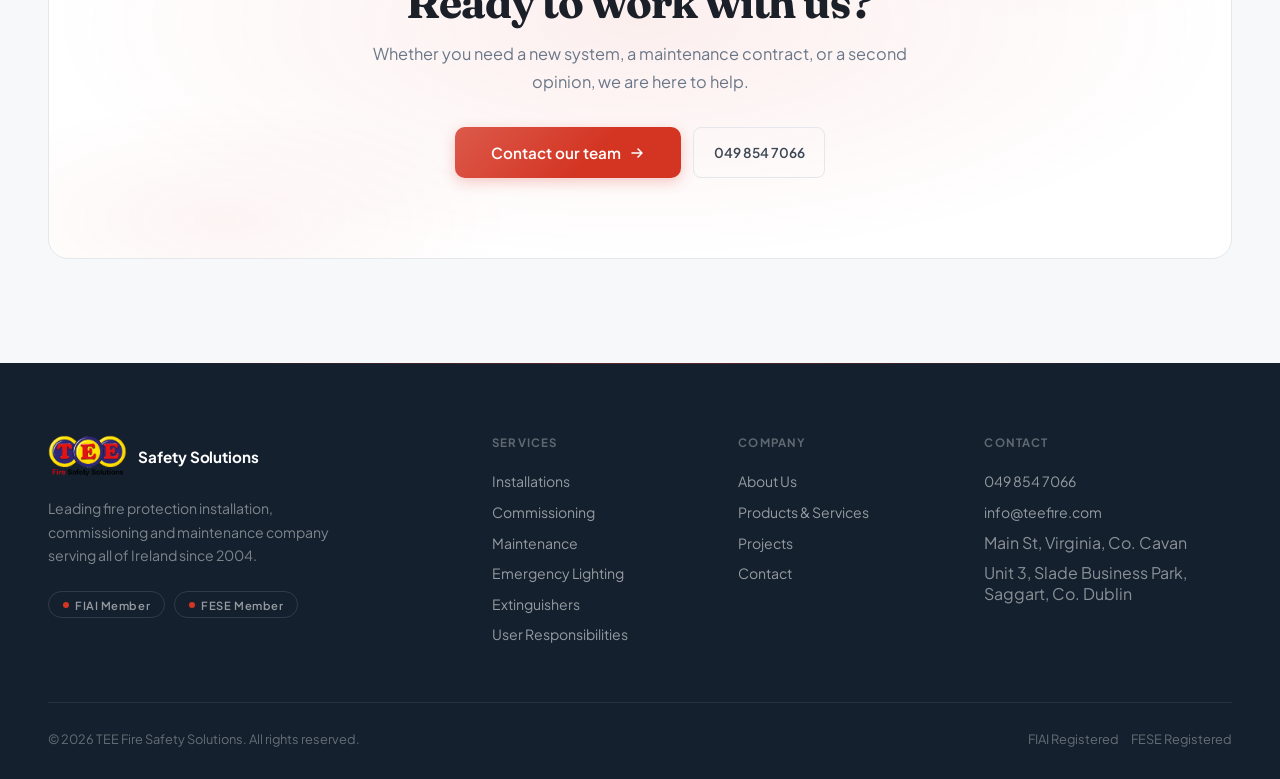
==== commit 5387abd0: "Replace SVG flame logo with TEE brand image" ====
--- a/about.html
+++ b/about.html
@@ -44,8 +44,8 @@
 <!-- NAV -->
 <nav class="site-nav">
   <a href="index.html" class="logo" aria-label="TEE Fire Safety Solutions home">
-    <div class="logo-icon"><svg width="18" height="18" viewBox="0 0 24 24" fill="none"><path d="M12 2C8 6 4 9 4 14a8 8 0 0016 0c0-5-4-8-8-12z" fill="white"/></svg></div>
-    <span class="logo-text">TEE <span>Fire Safety</span><small>Installation &middot; Maintenance</small></span>
+    <div class="logo-icon"><img src="images/teelogo.png" alt="TEE Fire Safety Solutions"></div>
+    <span class="logo-text">Safety<br><small>Solutions</small></span>
   </a>
   <ul class="nav-links">
     <li><a href="index.html">Home</a></li>
@@ -294,8 +294,8 @@
   <div class="footer-inner">
     <div class="footer-brand">
       <a href="index.html" class="logo">
-        <div class="logo-icon"><svg width="18" height="18" viewBox="0 0 24 24" fill="none"><path d="M12 2C8 6 4 9 4 14a8 8 0 0016 0c0-5-4-8-8-12z" fill="white"/></svg></div>
-        <span class="logo-text">TEE <span>Fire Safety</span></span>
+        <div class="logo-icon"><img src="images/teelogo.png" alt="TEE Fire Safety Solutions"></div>
+        <span class="logo-text">Safety Solutions</span>
       </a>
       <p>Leading fire protection installation, commissioning and maintenance company serving all of Ireland since 2004.</p>
       <div class="footer-badges">
--- a/styles.css
+++ b/styles.css
@@ -94,30 +94,29 @@
   box-shadow: 0 4px 20px rgba(15, 24, 34, 0.04);
 }
 
-.logo { display: flex; align-items: center; gap: 0.6rem; }
+.logo { display: flex; align-items: center; gap: 0.7rem; text-decoration: none; }
 .logo-icon {
-  width: 38px; height: 38px;
-  background: linear-gradient(135deg, var(--fire) 0%, var(--fire-dark) 100%);
-  border-radius: 10px;
+  height: 42px;
+  width: auto;
+  flex-shrink: 0;
   display: flex; align-items: center; justify-content: center;
-  box-shadow: 0 4px 12px rgba(212, 53, 35, 0.25);
-  position: relative;
-  overflow: hidden;
-}
-.logo-icon::after {
-  content: ''; position: absolute; inset: 0;
-  background: linear-gradient(135deg, rgba(255,255,255,0.25) 0%, transparent 60%);
+}
+.logo-icon img {
+  height: 100%;
+  width: auto;
+  display: block;
+  object-fit: contain;
 }
 .logo-text {
-  font-weight: 800; font-size: 1.15rem; color: var(--gray-900);
-  letter-spacing: -0.02em; line-height: 1;
-}
-.logo-text span { color: var(--fire); }
+  font-weight: 700; font-size: 0.95rem; color: var(--gray-700);
+  letter-spacing: -0.005em; line-height: 1.15;
+}
 .logo-text small {
-  display: block; font-size: 0.62rem; font-weight: 600;
+  display: block; font-size: 0.6rem; font-weight: 600;
   color: var(--gray-400); text-transform: uppercase;
-  letter-spacing: 0.14em; margin-top: 0.25rem;
-}
+  letter-spacing: 0.14em; margin-top: 0.2rem;
+}
+nav.site-nav.scrolled .logo-icon { height: 38px; }
 
 .nav-links { display: flex; gap: 2rem; list-style: none; align-items: center; }
 .nav-links a {
@@ -951,18 +950,29 @@
   display: flex; gap: 0.75rem; justify-content: center; flex-wrap: wrap;
 }
 
-/* Dark CTA variant */
+/* Dark CTA variant — must beat .cta-section.alt .cta-banner specificity */
+.cta-section .cta-banner.dark,
+.cta-section.alt .cta-banner.dark,
 .cta-banner.dark {
   background: var(--navy); color: var(--white); border-color: rgba(255,255,255,0.08);
 }
 .cta-banner.dark .section-title { color: var(--white); }
-.cta-banner.dark .section-desc { color: rgba(255,255,255,0.66); }
+.cta-banner.dark .section-desc { color: rgba(255,255,255,0.78); }
+.cta-banner.dark p { color: rgba(255,255,255,0.78); }
 .cta-banner.dark::before {
   background:
     radial-gradient(ellipse 55% 60% at 50% 40%, rgba(212, 53, 35, 0.18), transparent),
     radial-gradient(ellipse 40% 50% at 15% 90%, rgba(212, 53, 35, 0.08), transparent 60%);
 }
-.cta-banner.dark .btn-secondary { color: rgba(255,255,255,0.92); }
+.cta-banner.dark .btn-secondary {
+  color: rgba(255,255,255,0.92);
+  border-color: rgba(255,255,255,0.25);
+}
+.cta-banner.dark .btn-secondary:hover {
+  color: var(--white);
+  border-color: rgba(255,255,255,0.55);
+  background: rgba(255,255,255,0.05);
+}
 
 /* =========================================================
    FOOTER
@@ -1155,9 +1165,10 @@
 .tab-nav {
   padding: 1.5rem 3rem;
   border-bottom: 1px solid var(--gray-100);
-  position: sticky; top: 64px; z-index: 50;
+  position: sticky; top: 56px; z-index: 50;
   backdrop-filter: blur(20px);
-  background: rgba(247, 248, 250, 0.94);
+  -webkit-backdrop-filter: blur(20px);
+  background: rgba(247, 248, 250, 0.98);
 }
 .tab-nav-inner {
   max-width: 1200px; margin: 0 auto;
@@ -1319,9 +1330,10 @@
 .filter-bar {
   padding: 1.5rem 3rem;
   border-bottom: 1px solid var(--gray-100);
-  position: sticky; top: 64px; z-index: 50;
+  position: sticky; top: 56px; z-index: 50;
   backdrop-filter: blur(20px);
-  background: rgba(247, 248, 250, 0.94);
+  -webkit-backdrop-filter: blur(20px);
+  background: rgba(247, 248, 250, 0.98);
 }
 .filter-inner {
   max-width: 1200px; margin: 0 auto;
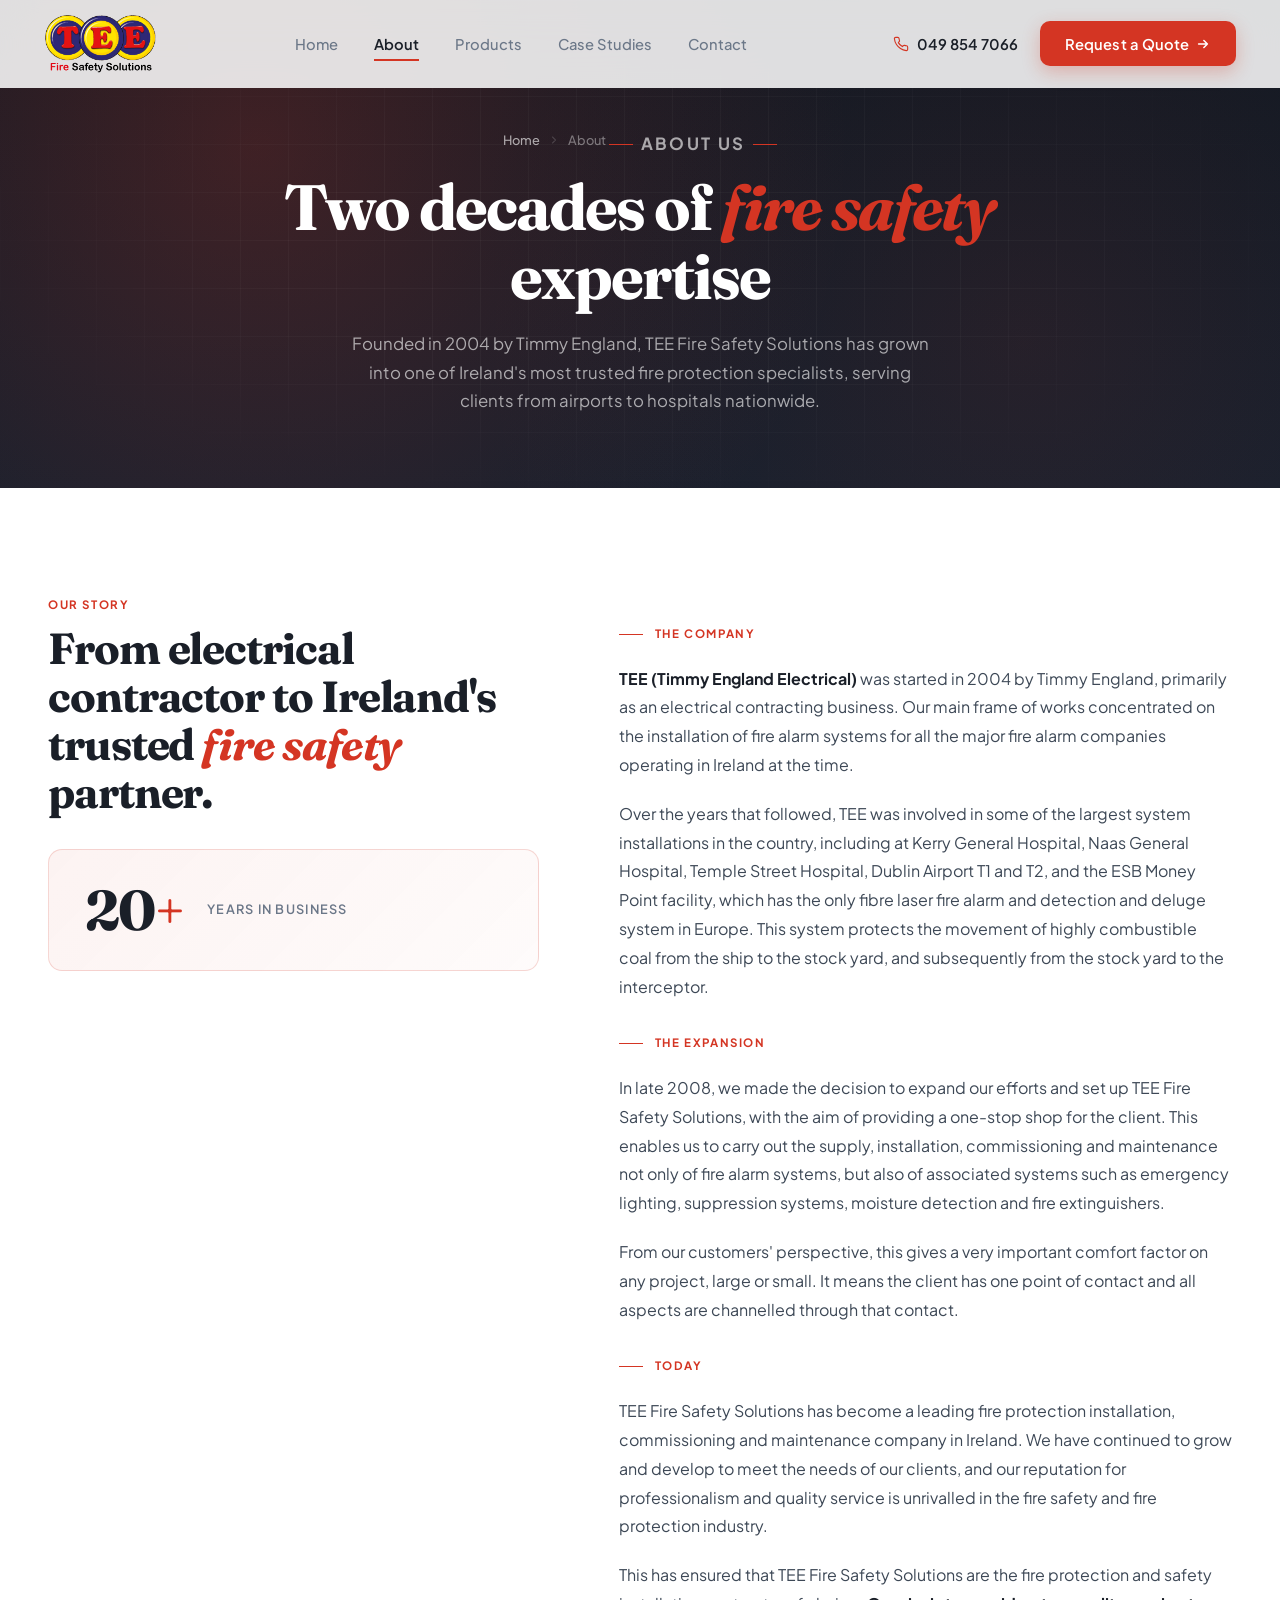
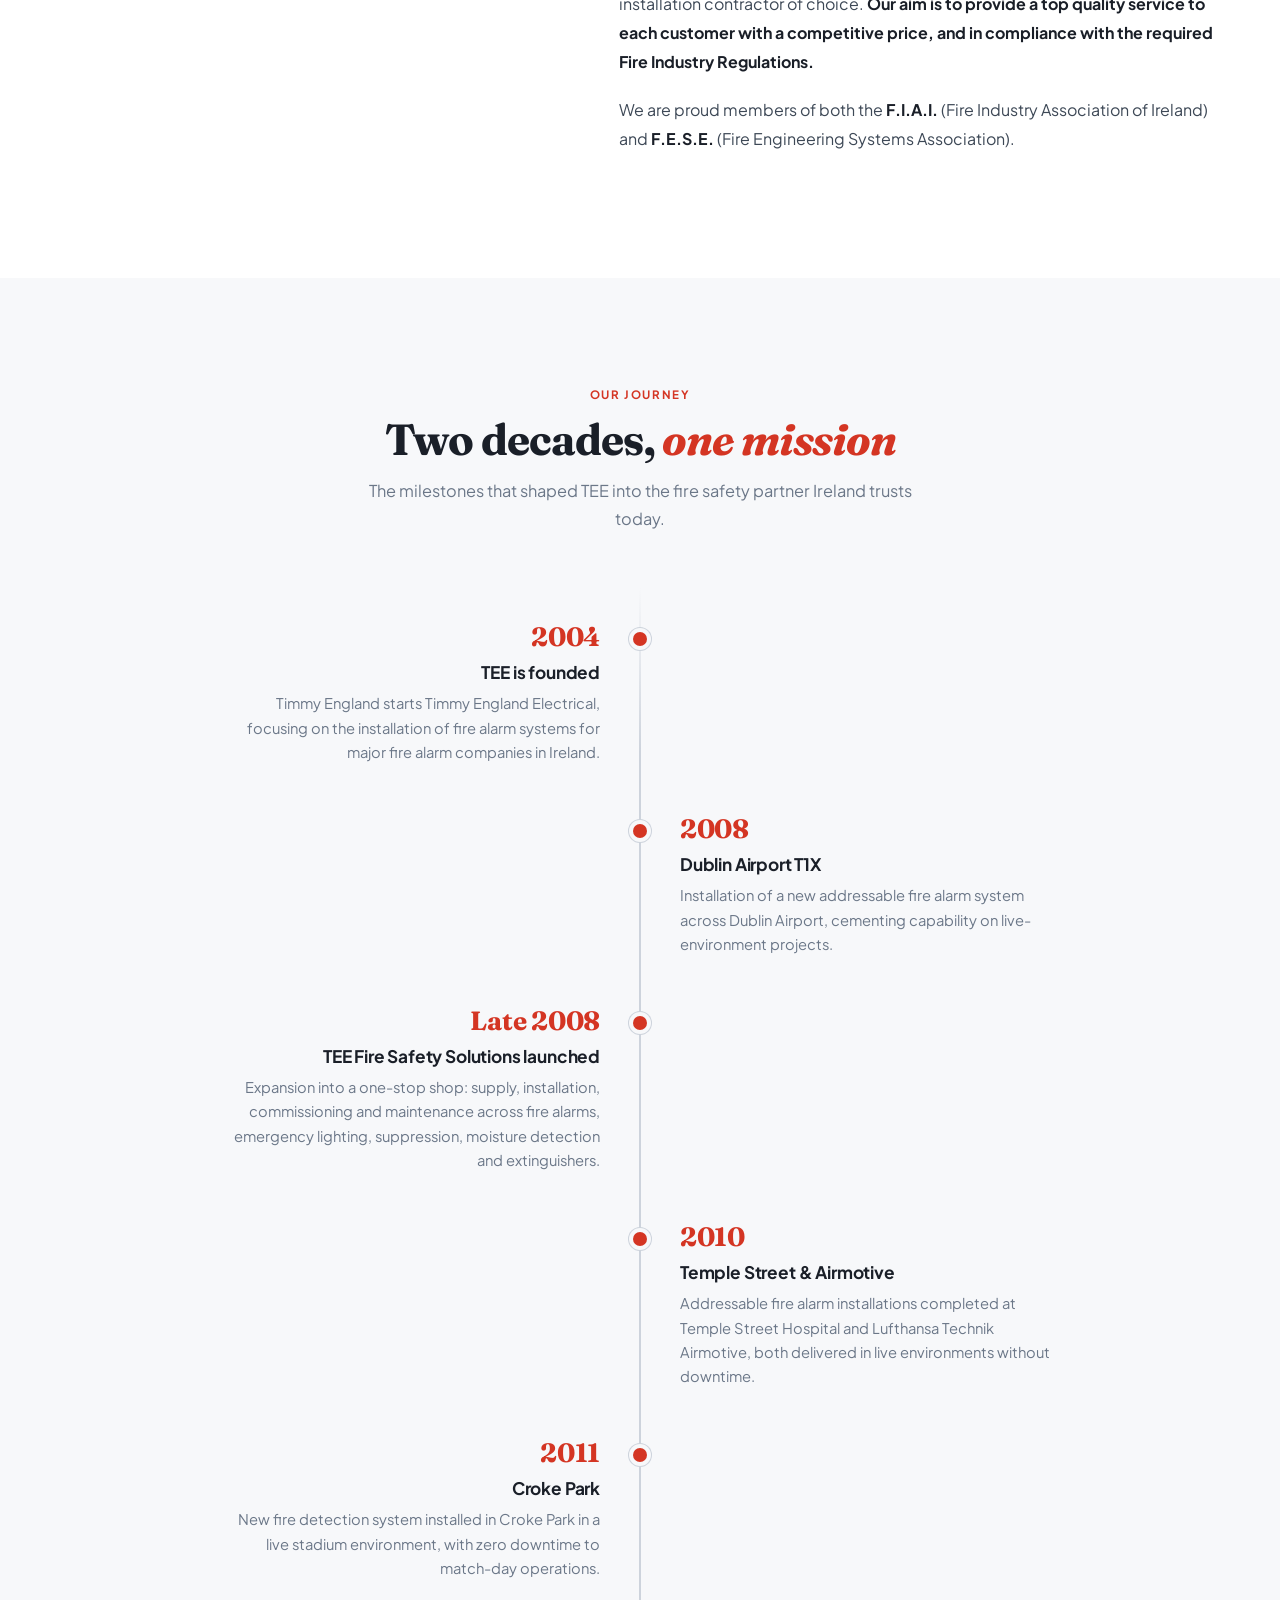
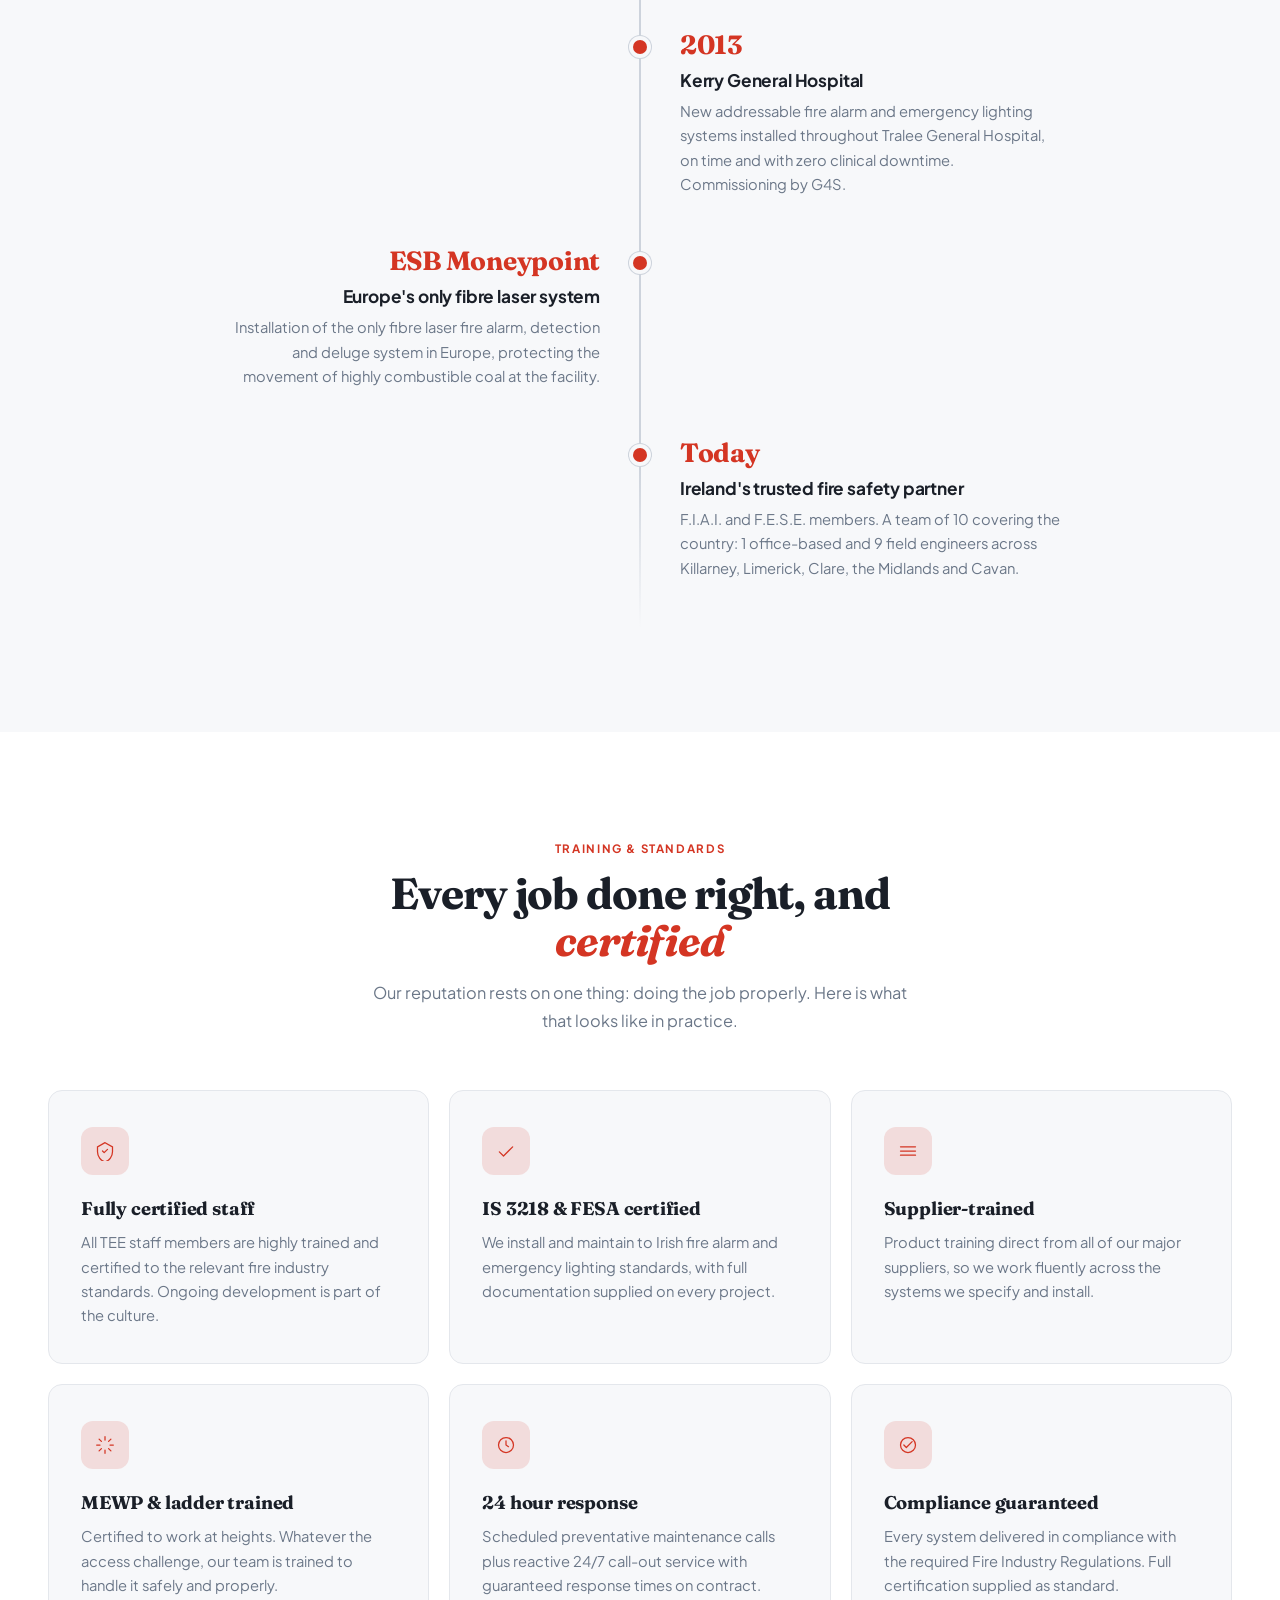
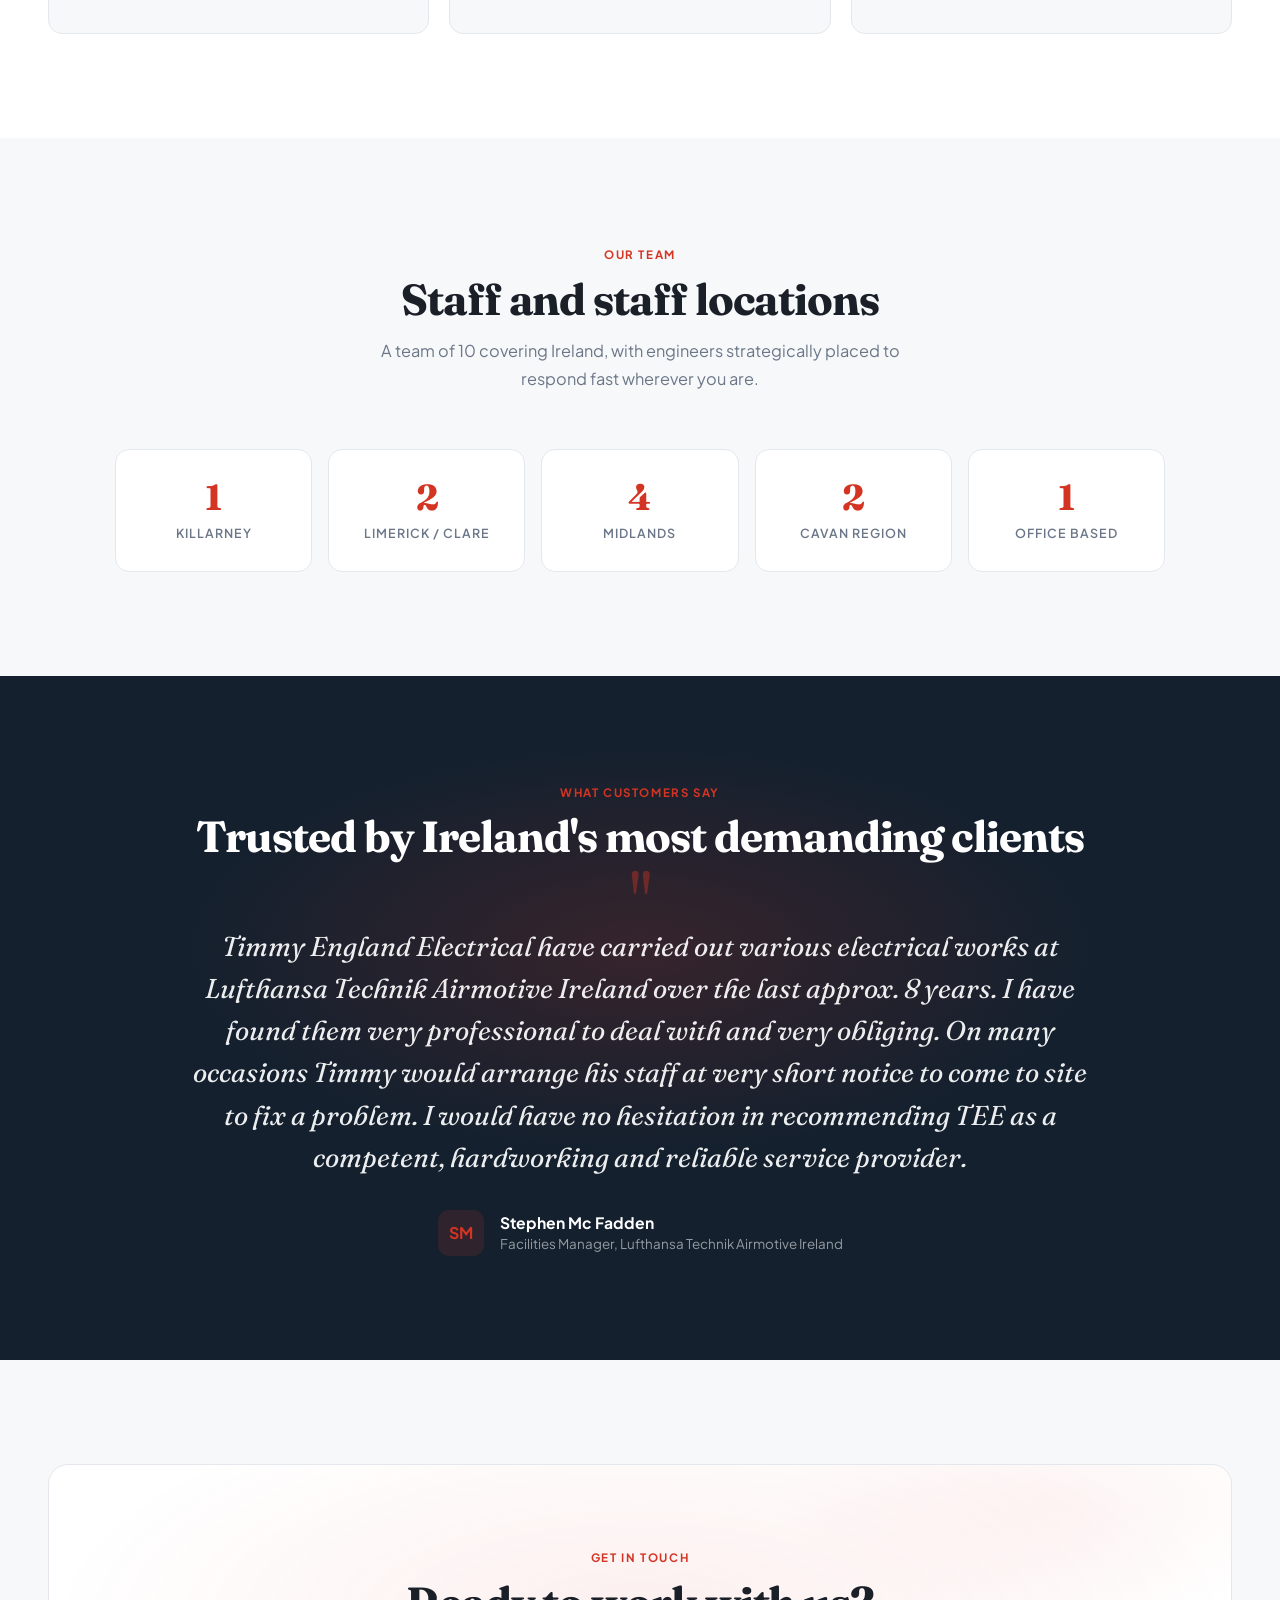
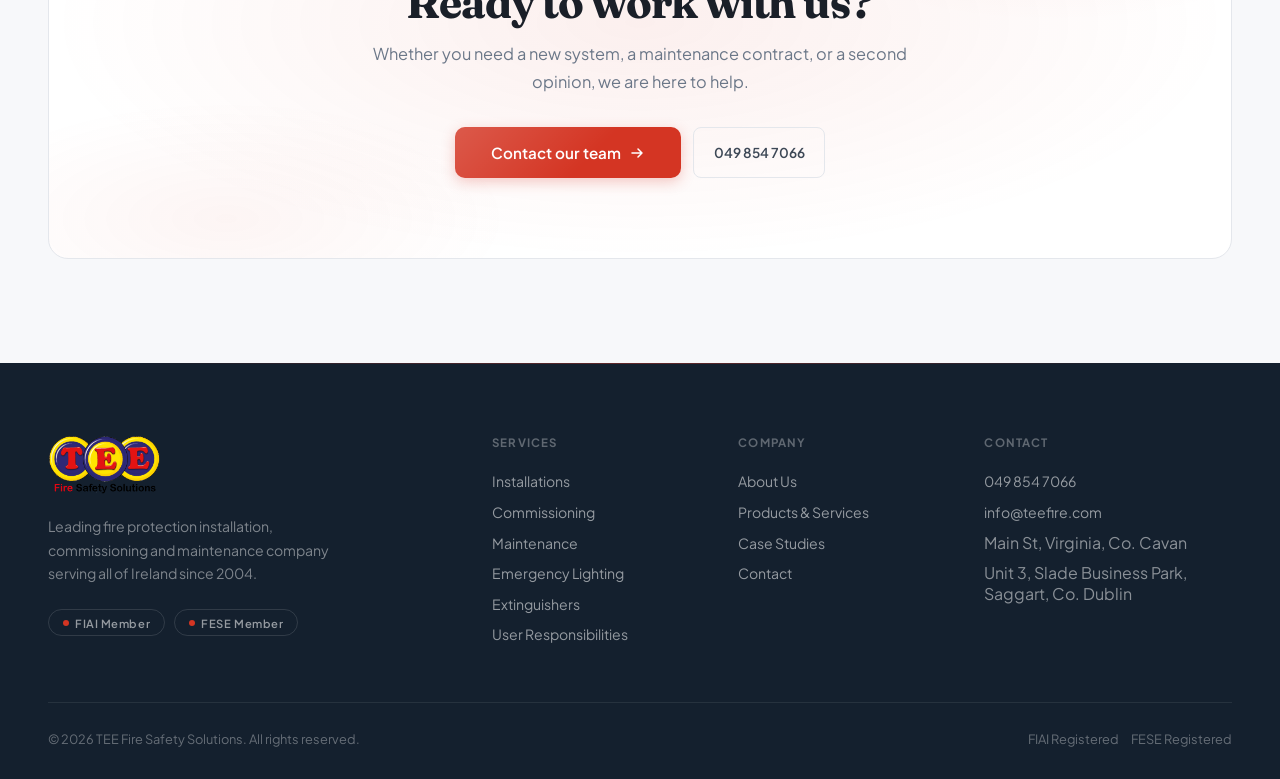
==== commit b948e32f: "Larger logo, restructured nav with phone+CTA, rename Projects to Case Studies, mobile polish" ====
--- a/about.html
+++ b/about.html
@@ -45,15 +45,25 @@
 <nav class="site-nav">
   <a href="index.html" class="logo" aria-label="TEE Fire Safety Solutions home">
     <div class="logo-icon"><img src="images/teelogo.png" alt="TEE Fire Safety Solutions"></div>
-    <span class="logo-text">Safety<br><small>Solutions</small></span>
+    <span class="logo-text">TEE Fire Safety Solutions</span>
   </a>
   <ul class="nav-links">
     <li><a href="index.html">Home</a></li>
     <li><a href="about.html" class="active">About</a></li>
     <li><a href="products.html">Products</a></li>
-    <li><a href="projects.html">Projects</a></li>
-    <li><a href="contact.html" class="nav-cta">Get in Touch</a></li>
+    <li><a href="projects.html">Case Studies</a></li>
+    <li><a href="contact.html">Contact</a></li>
   </ul>
+  <div class="nav-actions">
+    <a href="tel:0498547066" class="nav-phone" aria-label="Call us">
+      <svg width="16" height="16" viewBox="0 0 24 24" fill="none"><path d="M22 16.9v3a2 2 0 01-2.2 2 19.8 19.8 0 01-8.6-3.1 19.5 19.5 0 01-6-6 19.8 19.8 0 01-3.1-8.7A2 2 0 014.1 2h3a2 2 0 012 1.7c.1.9.3 1.9.6 2.8a2 2 0 01-.5 2.1L8 9.9a16 16 0 006 6l1.3-1.3a2 2 0 012.1-.5c.9.3 1.9.5 2.8.6a2 2 0 011.8 2z" stroke="currentColor" stroke-width="1.7" stroke-linecap="round" stroke-linejoin="round"/></svg>
+      049 854 7066
+    </a>
+    <a href="contact.html" class="nav-cta">
+      <span class="nav-cta-text-full">Request a Quote</span>
+      <svg width="14" height="14" viewBox="0 0 16 16" fill="none"><path d="M3 8h10M9 4l4 4-4 4" stroke="currentColor" stroke-width="1.8" stroke-linecap="round" stroke-linejoin="round"/></svg>
+    </a>
+  </div>
   <button class="nav-toggle" aria-label="Toggle menu" aria-expanded="false">
     <svg width="24" height="24" viewBox="0 0 24 24" fill="none" stroke="currentColor" stroke-width="2" stroke-linecap="round"><path d="M4 6h16M4 12h16M4 18h16"/></svg>
   </button>
@@ -319,7 +329,7 @@
       <ul>
         <li><a href="about.html">About Us</a></li>
         <li><a href="products.html">Products &amp; Services</a></li>
-        <li><a href="projects.html">Projects</a></li>
+        <li><a href="projects.html">Case Studies</a></li>
         <li><a href="contact.html">Contact</a></li>
       </ul>
     </div>
--- a/styles.css
+++ b/styles.css
@@ -77,29 +77,35 @@
   position: fixed;
   top: 0; left: 0; right: 0;
   z-index: 100;
-  padding: 0.9rem 3rem;
+  padding: 0.85rem 2.75rem;
   display: flex;
   align-items: center;
   justify-content: space-between;
+  gap: 2rem;
   backdrop-filter: blur(20px);
   -webkit-backdrop-filter: blur(20px);
-  background: rgba(255, 255, 255, 0.82);
+  background: rgba(255, 255, 255, 0.86);
   border-bottom: 1px solid transparent;
   transition: padding 0.25s ease, background 0.25s ease, border-color 0.25s ease, box-shadow 0.25s ease;
 }
 nav.site-nav.scrolled {
-  padding: 0.6rem 3rem;
-  background: rgba(255, 255, 255, 0.94);
+  padding: 0.6rem 2.75rem;
+  background: rgba(255, 255, 255, 0.96);
   border-bottom-color: var(--gray-100);
   box-shadow: 0 4px 20px rgba(15, 24, 34, 0.04);
 }
 
-.logo { display: flex; align-items: center; gap: 0.7rem; text-decoration: none; }
+.logo {
+  display: flex; align-items: center;
+  text-decoration: none;
+  flex-shrink: 0;
+}
 .logo-icon {
-  height: 42px;
+  height: 60px;
   width: auto;
   flex-shrink: 0;
-  display: flex; align-items: center; justify-content: center;
+  display: flex; align-items: center;
+  transition: height 0.25s ease;
 }
 .logo-icon img {
   height: 100%;
@@ -107,21 +113,19 @@
   display: block;
   object-fit: contain;
 }
-.logo-text {
-  font-weight: 700; font-size: 0.95rem; color: var(--gray-700);
-  letter-spacing: -0.005em; line-height: 1.15;
-}
-.logo-text small {
-  display: block; font-size: 0.6rem; font-weight: 600;
-  color: var(--gray-400); text-transform: uppercase;
-  letter-spacing: 0.14em; margin-top: 0.2rem;
-}
-nav.site-nav.scrolled .logo-icon { height: 38px; }
-
-.nav-links { display: flex; gap: 2rem; list-style: none; align-items: center; }
+nav.site-nav.scrolled .logo-icon { height: 50px; }
+
+/* legacy logo-text now hidden but kept for screen readers */
+.logo-text { display: none; }
+
+.nav-links {
+  display: flex; gap: 2.25rem;
+  list-style: none; align-items: center;
+  margin: 0 auto;
+}
 .nav-links a {
   position: relative;
-  font-size: 0.88rem; font-weight: 500;
+  font-size: 0.92rem; font-weight: 500;
   color: var(--gray-500); transition: color 0.2s;
   padding: 0.25rem 0;
 }
@@ -136,20 +140,42 @@
 .nav-links a:hover::after { transform: scaleX(1); }
 .nav-links a.active { color: var(--gray-900); font-weight: 600; }
 .nav-links a.active::after { transform: scaleX(1); }
-.nav-links a.nav-cta::after { display: none; }
+
+/* Right cluster: phone + CTA */
+.nav-actions {
+  display: flex; align-items: center; gap: 0.85rem;
+  flex-shrink: 0;
+}
+.nav-phone {
+  display: inline-flex; align-items: center; gap: 0.5rem;
+  font-size: 0.92rem; font-weight: 600;
+  color: var(--gray-900);
+  text-decoration: none;
+  padding: 0.4rem 0.5rem;
+  transition: color 0.2s;
+}
+.nav-phone svg { color: var(--fire); }
+.nav-phone:hover { color: var(--fire); }
 
 .nav-cta {
-  background: var(--fire) !important; color: var(--white) !important;
-  padding: 0.65rem 1.4rem; border-radius: 8px;
-  font-weight: 600; font-size: 0.85rem !important;
-  transition: background 0.2s, transform 0.2s, box-shadow 0.2s !important;
-  box-shadow: 0 4px 14px rgba(212, 53, 35, 0.25);
+  display: inline-flex; align-items: center; gap: 0.45rem;
+  background: var(--fire); color: var(--white);
+  padding: 0.85rem 1.6rem;
+  border-radius: 10px;
+  font-weight: 600; font-size: 0.92rem;
+  letter-spacing: 0.005em;
+  text-decoration: none;
+  transition: background 0.2s, transform 0.2s, box-shadow 0.2s;
+  box-shadow: 0 6px 18px rgba(212, 53, 35, 0.28);
+  white-space: nowrap;
 }
 .nav-cta:hover {
-  background: var(--fire-light) !important;
+  background: var(--fire-light);
   transform: translateY(-1px);
-  box-shadow: 0 6px 18px rgba(212, 53, 35, 0.33);
-}
+  box-shadow: 0 10px 22px rgba(212, 53, 35, 0.36);
+}
+.nav-cta:hover svg { transform: translateX(2px); }
+.nav-cta svg { transition: transform 0.2s; }
 
 .nav-toggle {
   display: none; background: none; border: none; cursor: pointer;
@@ -1124,39 +1150,76 @@
   .hero-stats { grid-template-columns: repeat(2, 1fr); gap: 1.25rem 0; }
   .hero-stat:nth-child(2) { border-right: none; }
 }
+@media (max-width: 1100px) {
+  nav.site-nav, nav.site-nav.scrolled { padding: 0.75rem 1.5rem; }
+  .nav-links { gap: 1.5rem; }
+  .nav-phone { display: none; }
+}
 @media (max-width: 900px) {
-  nav.site-nav, nav.site-nav.scrolled { padding: 0.75rem 1.25rem; }
+  nav.site-nav, nav.site-nav.scrolled { padding: 0.6rem 1.25rem; gap: 0.75rem; }
+  .logo-icon, nav.site-nav.scrolled .logo-icon { height: 48px; }
   .nav-links { display: none; }
+  .nav-actions { gap: 0.5rem; }
+  .nav-cta {
+    padding: 0.7rem 1.1rem;
+    font-size: 0.85rem;
+  }
+  .nav-cta-text-full { display: none; }
   .nav-toggle { display: block; }
   .nav-links.open {
     display: flex; flex-direction: column;
     position: absolute; top: 100%; left: 0; right: 0;
-    background: var(--white); padding: 1.5rem;
-    gap: 1rem; border-bottom: 1px solid var(--gray-100);
+    background: var(--white); padding: 1.5rem 1.25rem;
+    gap: 0.5rem; border-bottom: 1px solid var(--gray-100);
     box-shadow: 0 12px 28px rgba(15,24,34,0.1);
+    margin: 0;
   }
+  .nav-links.open a {
+    padding: 0.85rem 0.5rem;
+    font-size: 1rem;
+    border-bottom: 1px solid var(--gray-100);
+  }
+  .nav-links.open a:last-child { border-bottom: none; }
   .nav-links.open a::after { display: none; }
+  .nav-links.open .nav-phone {
+    display: inline-flex;
+    color: var(--fire);
+  }
   section { padding: 4rem 1.25rem; }
-  .hero { padding: 7rem 1.25rem 4rem; }
+  .hero { padding: 7rem 1.25rem 4rem; min-height: auto; }
   .hero h1 { font-size: clamp(2.25rem, 9vw, 3rem); }
   .hero-sub { font-size: 1rem; }
+  .hero-actions { flex-direction: column; align-items: stretch; gap: 0.75rem; }
+  .hero-actions .btn-primary,
+  .hero-actions .btn-secondary { justify-content: center; padding: 1rem 1.5rem; }
   .hero-indicators { right: 1.25rem; bottom: 1rem; }
   .page-hero { padding: 7rem 1.25rem 3rem; min-height: auto; }
   .marquee-head { padding: 0 1.25rem; }
   .services-grid, .project-grid, .testimonial-grid { grid-template-columns: 1fr; }
   .cta-banner { padding: 3rem 1.5rem; }
-  .stat-row { grid-template-columns: 1fr; }
-  .stat-cell { border-right: none !important; border-bottom: 1px solid var(--gray-100); }
+  .cta-banner .section-title { font-size: clamp(1.5rem, 6vw, 2rem); }
+  .cta-banner-actions { flex-direction: column; align-items: stretch; }
+  .cta-banner-actions a { justify-content: center; }
+  .stat-row { grid-template-columns: 1fr; padding: 0; }
+  .stat-cell {
+    border-right: none !important;
+    border-bottom: 1px solid var(--gray-100);
+    padding: 1.5rem 1.25rem;
+  }
   .stat-cell:last-child { border-bottom: none; }
-  .hero-stats { grid-template-columns: 1fr 1fr; }
-  .footer-inner { grid-template-columns: 1fr 1fr; }
-  .footer-bottom { flex-direction: column; gap: 0.75rem; text-align: center; }
+  .hero-stats { grid-template-columns: 1fr 1fr; gap: 1rem; }
+  .hero-stat { padding: 0.5rem 0; }
+  .footer-inner { grid-template-columns: 1fr 1fr; gap: 2rem; padding: 0 1.25rem; }
+  .footer-bottom { flex-direction: column; gap: 0.75rem; text-align: center; padding: 0 1.25rem; }
+  footer { padding: 3.5rem 0 2rem; }
 }
 @media (max-width: 480px) {
-  .hero-stats { grid-template-columns: 1fr; }
-  .hero-stat { border-right: none; padding-bottom: 1rem; border-bottom: 1px solid rgba(255,255,255,0.08); }
+  .logo-icon, nav.site-nav.scrolled .logo-icon { height: 42px; }
+  .hero-stats { grid-template-columns: 1fr; gap: 0.75rem; }
+  .hero-stat { border-right: none; padding-bottom: 1rem; border-bottom: 1px solid rgba(255,255,255,0.08); text-align: left; }
   .hero-stat:last-child { border-bottom: none; padding-bottom: 0; }
   .footer-inner { grid-template-columns: 1fr; }
+  .nav-cta { padding: 0.65rem 1rem; font-size: 0.8rem; }
 }
 
 /* =========================================================
